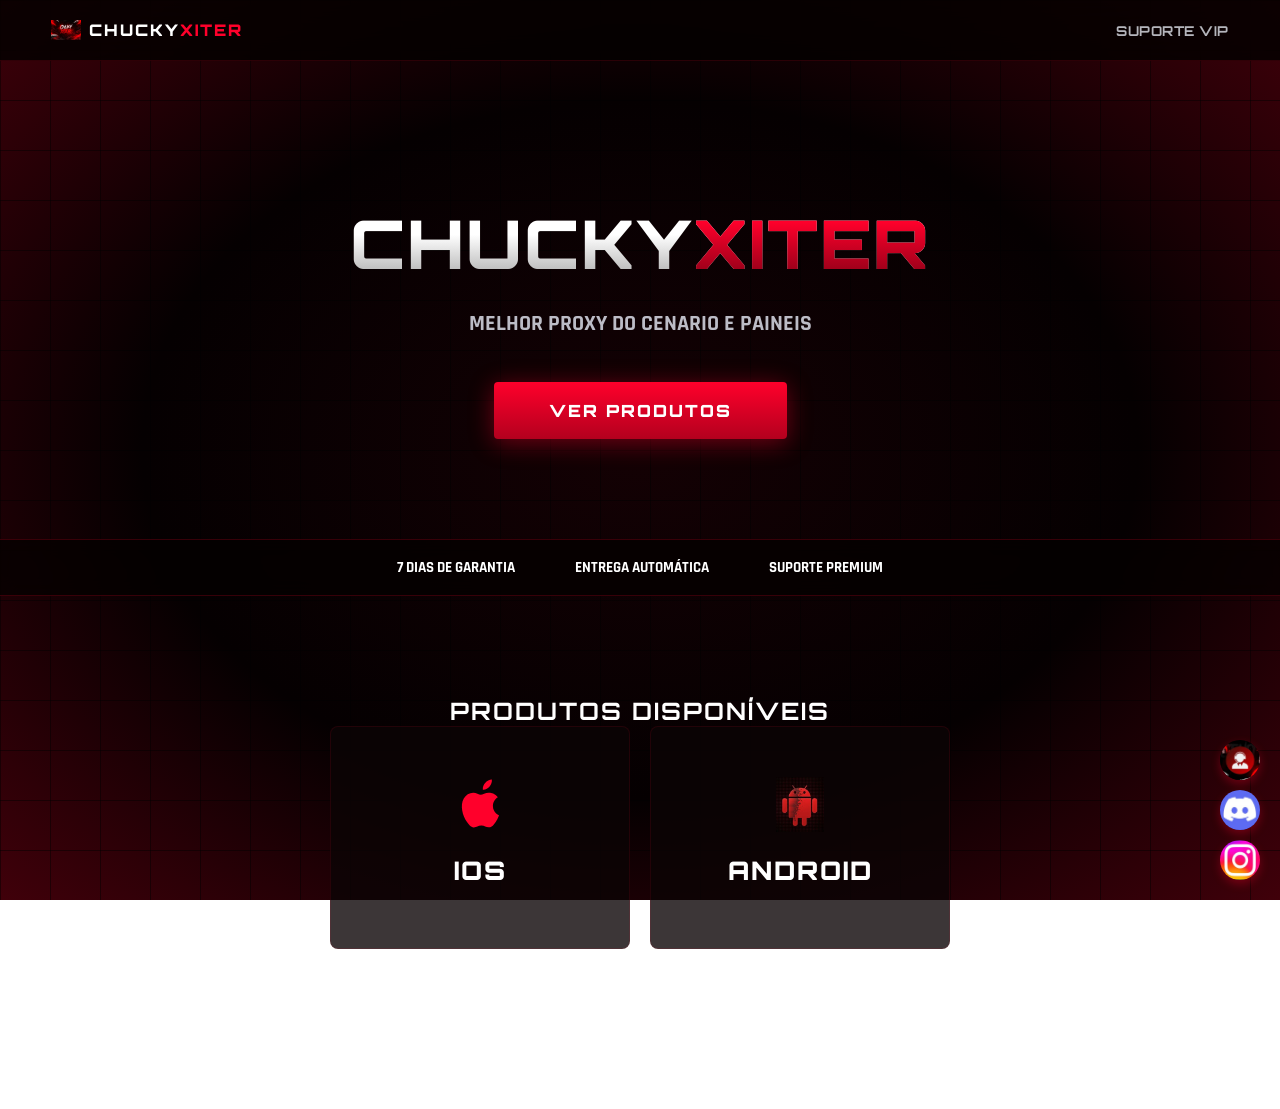
==== index.html @ ca0ce1b4 "Add files via upload" ====
<!DOCTYPE html>
<html lang="pt-BR">
<head>
    <meta charset="UTF-8">
    <meta name="viewport" content="width=device-width, initial-scale=1.0">
    <title>CHUCKYXITER — Painel Oficial</title>
    
    <link rel="preconnect" href="https://fonts.googleapis.com">
    <link rel="preconnect" href="https://fonts.gstatic.com" crossorigin>
    <link href="https://fonts.googleapis.com/css2?family=Orbitron:wght@800;900&family=Rajdhani:wght@600;700;900&family=Michroma&display=swap" rel="stylesheet">

    <style>
        img, svg { max-width: 100%; height: auto; }
        * { margin: 0; padding: 0; box-sizing: border-box; }
        html { scroll-behavior: smooth; }
        body {
            background: linear-gradient(rgba(0, 0, 0, 0.45) 1px, transparent 1px) 0 0 / 50px 50px,
                        linear-gradient(90deg, rgba(0, 0, 0, 0.45) 1px, transparent 1px) 0 0 / 50px 50px,
                        radial-gradient(ellipse at center, #140104 0%, #050001 55%, #2d0007 85%, #40000a 100%);
            background-attachment: fixed;
            color: #ffffff;
            min-height: 100vh;
            font-family: 'Rajdhani', sans-serif;
            -webkit-font-smoothing: antialiased;
        }
        .fonte-titulo { font-family: 'Orbitron', sans-serif; letter-spacing: 2px; }
        
        .header { display: flex; justify-content: space-between; align-items: center; padding: 15px 4%; background-color: rgba(4, 0, 1, 0.85); backdrop-filter: blur(15px); border-bottom: 1px solid rgba(255, 0, 43, 0.15); position: sticky; top: 0; z-index: 1000; }
        .logo-container { display: flex; align-items: center; gap: 8px; flex-shrink: 0; }
        .logo-img { width: 30px; height: 30px; object-fit: contain; }
        .logo-text { font-size: 16px; font-weight: 900; text-transform: uppercase; }
        .logo-text span { color: #ff002b; }
        .nav-links { display: flex; align-items: center; white-space: nowrap; }
        .nav-links a { color: #b5b5bc; text-decoration: none; font-size: 0.85rem; font-weight: 700; margin-left: 15px; text-transform: uppercase; transition: 0.3s; letter-spacing: 0.5px; cursor: pointer; }
        .nav-links a:hover { color: #ff002b; }
        
        .modal { display: none; position: fixed; z-index: 2000; left: 0; top: 0; width: 100%; height: 100%; background-color: rgba(0,0,0,0.8); backdrop-filter: blur(5px); }
        .modal-conteudo { background: #0c0406; border: 1px solid #ff002b; margin: 15% auto; padding: 30px; width: 300px; text-align: center; border-radius: 8px; }
        .btn-modal { display: block; background: #ff002b; color: white; padding: 15px; margin: 10px 0; text-decoration: none; font-weight: 800; border-radius: 4px; text-transform: uppercase; }
        
        .hero { padding: 140px 20px 100px 20px; text-align: center; }
        .hero h1 { font-size: 4.2rem; font-weight: 900; margin-bottom: 25px; text-transform: uppercase; background: linear-gradient(180deg, #ffffff 40%, #a3a3a3 100%); -webkit-background-clip: text; -webkit-text-fill-color: transparent; }
        .hero h1 span { background: linear-gradient(180deg, #ff002b 25%, #800015 100%); -webkit-background-clip: text; -webkit-text-fill-color: transparent; }
        
        @media (max-width: 600px) { .hero h1 { font-size: 2.2rem; padding: 0 10px; } }

        .hero p { color: #bcbcc6; max-width: 750px; margin: 0 auto 45px auto; font-size: 1.35rem; font-weight: 700; text-transform: uppercase; }
        .btn { display: inline-block; background: linear-gradient(180deg, #ff002b 0%, #b3001e 100%); color: #ffffff; padding: 18px 55px; text-decoration: none; font-weight: 900; font-size: 1.05rem; border-radius: 4px; text-transform: uppercase; box-shadow: 0 4px 25px rgba(255, 0, 43, 0.4); }
        .barra-status { background: rgba(4, 0, 1, 0.75); border-top: 1px solid rgba(255, 0, 43, 0.2); border-bottom: 1px solid rgba(255, 0, 43, 0.2); padding: 18px; text-align: center; font-weight: 700; font-size: 0.95rem; display: flex; justify-content: center; gap: 60px; backdrop-filter: blur(10px); }
        .produtos-container { padding: 100px 6% 40px 6%; text-align: center; }
        .grid-cards { display: flex; justify-content: center; gap: 20px; flex-wrap: wrap; }
        .card-seletor { background: rgba(12, 4, 6, 0.8); border: 1px solid rgba(255, 0, 43, 0.1); border-radius: 8px; padding: 50px 30px; display: flex; flex-direction: column; align-items: center; width: 300px; cursor: pointer; }
        .card-icone-svg { width: 55px; height: 55px; margin-bottom: 22px; fill: #ff002b; }
        .card-icone-img { width: 55px; height: 55px; margin-bottom: 22px; object-fit: contain; }
        .card-seletor h3 { font-size: 1.6rem; font-weight: 900; margin-bottom: 12px; text-transform: uppercase; }
        
        .secao-planos { max-width: 1200px; margin: 0 auto; padding: 0 6% 120px 6%; }
        
        /* ALTERADO AQUI: minmax ajustado de 280px para 140px para permitir 2 colunas no celular */
        .conteudo-planos { display: none; grid-template-columns: repeat(auto-fit, minmax(140px, 1fr)); gap: 15px; }
        
        .card-preco { background: rgba(8, 2, 4, 0.9); border: 1px solid rgba(255, 255, 255, 0.05); border-radius: 6px; padding: 15px; text-align: center; }
        .plano-duracao { font-size: 0.9rem; font-weight: 900; color: #ffffff; margin-bottom: 5px; text-transform: uppercase; }
        .plano-preco { margin-bottom: 10px; }
        .cifrao { font-size: 0.7rem; color: #ff002b; }
        .valor { font-size: 1.2rem; font-weight: 400; font-family: 'Michroma', sans-serif; }
        .btn-compra { display: block; width: 100%; background: rgba(255, 255, 255, 0.03); border: 1px solid rgba(255, 255, 255, 0.1); color: #ffffff; padding: 8px; text-decoration: none; font-weight: 800; border-radius: 4px; text-transform: uppercase; font-size: 0.7rem; }
        
        .container-flutuante { position: fixed; bottom: 20px; right: 20px; display: flex; flex-direction: column; gap: 10px; z-index: 999; }
        .btn-flutuante { width: 40px; height: 40px; border-radius: 50%; overflow: hidden; box-shadow: 0 4px 10px rgba(255, 0, 43, 0.3); }
        
        .container-video-info { max-width: 800px; margin: 0 auto 30px auto; text-align: center; color: #ffffff; }
        .video-box { width: 100%; aspect-ratio: 16/9; background: #000; margin-bottom: 15px; border: 1px solid #ff002b; }
        .texto-explicativo { margin-top: 15px; line-height: 1.6; font-size: 1.1rem; color: #d1d1d1; }
        .box-explicacao { grid-column: 1 / -1; background: rgba(255, 0, 43, 0.05); padding: 20px; border-radius: 8px; border: 1px solid rgba(255, 0, 43, 0.2); margin: 20px 0; color: #ffebed; }
    </style>
</head>
<body>

    <header class="header">
        <div class="logo-container">
            <img src="IMG_0939.jpeg" class="logo-img" alt="Logo">
            <div class="logo-text fonte-titulo">CHUCKY<span>XITER</span></div>
        </div>
        <nav class="nav-links fonte-titulo">
            <a onclick="document.getElementById('meuModal').style.display='block'">SUPORTE VIP</a>
        </nav>
    </header>

    <div id="meuModal" class="modal" onclick="this.style.display='none'">
        <div class="modal-conteudo" onclick="event.stopPropagation()">
            <h3 class="fonte-titulo" style="margin-bottom: 20px;">ESCOLHA O CANAL</h3>
            <a href="https://discord.gg/5TgxUsFmm" target="_blank" class="btn-modal">Discord</a>
            <a href="https://www.instagram.com/chukyxiter" target="_blank" class="btn-modal">Instagram</a>
        </div>
    </div>

    <section class="hero">
        <h1 class="fonte-titulo">CHUCKY<span>XITER</span></h1>
        <p>MELHOR PROXY DO CENARIO E PAINEIS</p>
        <a href="#vitrine" class="btn fonte-titulo">Ver Produtos</a>
    </section>

    <div class="barra-status">
        <span>7 DIAS DE GARANTIA</span>
        <span>ENTREGA AUTOMÁTICA</span>
        <span>SUPORTE PREMIUM</span>
    </div>

    <section id="vitrine" class="produtos-container">
        <h2 class="fonte-titulo">PRODUTOS DISPONÍVEIS</h2>
        <div class="grid-cards">
            <div class="card-seletor" onclick="mostrarPlanos('planos-ios')">
                <svg class="card-icone-svg" viewBox="0 0 24 24"><path d="M18.71 19.5c-.83 1.24-1.71 2.45-3.05 2.47-1.34.03-1.77-.79-3.29-.79-1.53 0-2 .77-3.27.82-1.31.05-2.3-1.32-3.14-2.53C4.25 17 2.94 12.45 4.7 9.39c.87-1.52 2.43-2.48 4.12-2.51 1.28-.02 2.5.87 3.29.87.78 0 2.26-1.07 3.81-.91.65.03 2.47.26 3.64 1.98-.09.06-2.17 1.28-2.15 3.81.03 3.02 2.65 4.03 2.68 4.04-.03.07-.42 1.44-1.38 2.83M15.97 4.17c.66-.81 1.11-1.93.99-3.06-1 .04-2.21.67-2.93 1.49-.62.69-1.16 1.84-1.01 2.96 1.12.09 2.27-.58 2.95-1.39z"/></svg>
                <h3 class="fonte-titulo">IOS</h3>
            </div>
            <div class="card-seletor" onclick="mostrarPlanos('planos-android')">
                <img src="WhatsApp Image 2026-06-04 at 18.57.24.jpeg" class="card-icone-img" alt="Android">
                <h3 class="fonte-titulo">ANDROID</h3>
            </div>
        </div>
    </section>

    <div class="secao-planos">
        <div id="planos-ios" class="conteudo-planos">
            <div style="grid-column: 1 / -1; margin-bottom: 30px;">
                <div class="container-video-info">
                    <div class="video-box"><iframe width="100%" height="100%" src="https://www.youtube.com/embed/lfhwVohwD00" frameborder="0" allowfullscreen></iframe></div>
                    <div class="texto-explicativo"><h3 class="fonte-titulo" style="color: #ff002b; margin-bottom: 10px;">VÍDEO DEMONSTRATIVO: PROXY IOS</h3><p>Nosso sistema oferece suporte completo para HS Pescoço, Alto e Peito.</p></div>
                </div>
            </div>
            <div class="card-preco"><img src="IMG_1277.JPEG" style="width: 100%; margin-bottom: 10px; border-radius: 4px;"><div class="plano-duracao fonte-titulo">1 DIA</div><div class="plano-preco"><span class="cifrao">R$</span><span class="valor">15</span></div><a href="https://seguroamplopay.com/checkout/cmoodfyh0001k1so7ca62goct?offer=FT4WMOL" target="_blank" class="btn-compra fonte-titulo">Comprar</a></div>
            <div class="card-preco"><img src="IMG_1277.JPEG" style="width: 100%; margin-bottom: 10px; border-radius: 4px;"><div class="plano-duracao fonte-titulo">7 DIAS</div><div class="plano-preco"><span class="cifrao">R$</span><span class="valor">34,90</span></div><a href="https://seguroamplopay.com/checkout/cmoodkes900341zo7q2a6s0tt?offer=O9UPYNJ" target="_blank" class="btn-compra fonte-titulo">Comprar</a></div>
            <div class="card-preco"><img src="IMG_1277.JPEG" style="width: 100%; margin-bottom: 10px; border-radius: 4px;"><div class="plano-duracao fonte-titulo">30 DIAS</div><div class="plano-preco"><span class="cifrao">R$</span><span class="valor">69,90</span></div><a href="https://seguroamplopay.com/checkout/cmooe2sl500911so73l5c5d5g?offer=W0F211S" target="_blank" class="btn-compra fonte-titulo">Comprar</a></div>
            <div class="card-preco"><img src="IMG_1277.JPEG" style="width: 100%; margin-bottom: 10px; border-radius: 4px;"><div class="plano-duracao fonte-titulo">4 MESES</div><div class="plano-preco"><span class="cifrao">R$</span><span class="valor">95</span></div><a href="https://seguroamplopay.com/checkout/cmmw5v0rw01631rpoax7hv8qs?offer=FK4YH77" target="_blank" class="btn-compra fonte-titulo">Comprar</a></div>
            <div class="card-preco"><img src="IMG_1277.JPEG" style="width: 100%; margin-bottom: 10px; border-radius: 4px;"><div class="plano-duracao fonte-titulo">PERMANENTE</div><div class="plano-preco"><span class="cifrao">R$</span><span class="valor">150</span></div><a href="https://seguroamplopay.com/checkout/cmokkdpc307n1x8qqvr4kx385?offer=YKEYIDH" target="_blank" class="btn-compra fonte-titulo">Comprar</a></div>
            
            <div style="grid-column: 1 / -1; margin-top: 50px; margin-bottom: 30px;">
                <div class="container-video-info">
                    <div class="video-box"><iframe width="100%" height="100%" src="https://www.youtube.com/embed/iOxeq6UVMew" frameborder="0" allowfullscreen></iframe></div>
                    <div class="texto-explicativo"><h3 class="fonte-titulo" style="color: #ff002b; margin-bottom: 10px;">VÍDEO DEMONSTRATIVO: PAINEL IOS</h3><p>Controle total com nossa interface intuitiva e suporte premium 24h.</p></div>
                </div>
            </div>
            <div class="card-preco"><img src="WhatsApp Image 2026-06-05 at 13.16.38.jpeg" style="width: 100%; margin-bottom: 10px; border-radius: 4px;"><div class="plano-duracao fonte-titulo">PAINEL 1 DIA</div><div class="plano-preco"><span class="cifrao">R$</span><span class="valor">15</span></div><a href="https://seguroamplopay.com/checkout/cmq12tvn3043a01ptiuwoqn2v?offer=LTO81A1" target="_blank" class="btn-compra fonte-titulo">Comprar</a></div>
            <div class="card-preco"><img src="WhatsApp Image 2026-06-05 at 13.16.38.jpeg" style="width: 100%; margin-bottom: 10px; border-radius: 4px;"><div class="plano-duracao fonte-titulo">PAINEL 7 DIAS</div><div class="plano-preco"><span class="cifrao">R$</span><span class="valor">34,90</span></div><a href="https://seguroamplopay.com/checkout/cmq12tvn3043a01ptiuwoqn2v?offer=T9MKC8P" target="_blank" class="btn-compra fonte-titulo">Comprar</a></div>
            <div class="card-preco"><img src="WhatsApp Image 2026-06-05 at 13.16.38.jpeg" style="width: 100%; margin-bottom: 10px; border-radius: 4px;"><div class="plano-duracao fonte-titulo">PAINEL 30 DIAS</div><div class="plano-preco"><span class="cifrao">R$</span><span class="valor">69,90</span></div><a href="https://seguroamplopay.com/checkout/cmq12tvn3043a01ptiuwoqn2v?offer=15051GB" target="_blank" class="btn-compra fonte-titulo">Comprar</a></div>
            <div class="card-preco"><img src="WhatsApp Image 2026-06-05 at 13.16.38.jpeg" style="width: 100%; margin-bottom: 10px; border-radius: 4px;"><div class="plano-duracao fonte-titulo">PAINEL 4 MESES</div><div class="plano-preco"><span class="cifrao">R$</span><span class="valor">95</span></div><a href="https://seguroamplopay.com/checkout/cmq12tvn3043a01ptiuwoqn2v?offer=TVYI8XT" target="_blank" class="btn-compra fonte-titulo">Comprar</a></div>
            <div class="card-preco"><img src="WhatsApp Image 2026-06-05 at 13.16.38.jpeg" style="width: 100%; margin-bottom: 10px; border-radius: 4px;"><div class="plano-duracao fonte-titulo">PAINEL PERMANENTE</div><div class="plano-preco"><span class="cifrao">R$</span><span class="valor">150</span></div><a href="https://seguroamplopay.com/checkout/cmq12tvn3043a01ptiuwoqn2v?offer=JYMUART" target="_blank" class="btn-compra fonte-titulo">Comprar</a></div>
        </div>

        <div id="planos-android" class="conteudo-planos">
            <h2 class="fonte-titulo" style="grid-column: 1 / -1; margin-top: 20px;">PROXY ANDROID</h2>
            <div class="card-preco"><img src="WhatsApp Image 2026-06-05 at 13.10.46.jpeg" style="width: 100%; margin-bottom: 10px; border-radius: 4px;"><div class="plano-duracao fonte-titulo">1 DIA</div><div class="plano-preco"><span class="cifrao">R$</span><span class="valor">20</span></div><a href="https://seguroamplopay.com/checkout/cmq12iua406cc01pmrxvw6kfz?offer=9EU87J4" target="_blank" class="btn-compra fonte-titulo">Comprar</a></div>
            <div class="card-preco"><img src="WhatsApp Image 2026-06-05 at 13.10.46.jpeg" style="width: 100%; margin-bottom: 10px; border-radius: 4px;"><div class="plano-duracao fonte-titulo">7 DIAS</div><div class="plano-preco"><span class="cifrao">R$</span><span class="valor">40</span></div><a href="https://seguroamplopay.com/checkout/cmq12iua406cc01pmrxvw6kfz?offer=LI33HKR" target="_blank" class="btn-compra fonte-titulo">Comprar</a></div>
            <div class="card-preco"><img src="WhatsApp Image 2026-06-05 at 13.10.46.jpeg" style="width: 100%; margin-bottom: 10px; border-radius: 4px;"><div class="plano-duracao fonte-titulo">30 DIAS</div><div class="plano-preco"><span class="cifrao">R$</span><span class="valor">70</span></div><a href="https://seguroamplopay.com/checkout/cmq12iua406cc01pmrxvw6kfz?offer=DLDVD3J" target="_blank" class="btn-compra fonte-titulo">Comprar</a></div>
            <div class="card-preco"><img src="WhatsApp Image 2026-06-05 at 13.10.46.jpeg" style="width: 100%; margin-bottom: 10px; border-radius: 4px;"><div class="plano-duracao fonte-titulo">4 MESES</div><div class="plano-preco"><span class="cifrao">R$</span><span class="valor">100</span></div><a href="https://seguroamplopay.com/checkout/cmq12iua406cc01pmrxvw6kfz?offer=ACUTAEM" target="_blank" class="btn-compra fonte-titulo">Comprar</a></div>
            <div class="card-preco"><img src="WhatsApp Image 2026-06-05 at 13.10.46.jpeg" style="width: 100%; margin-bottom: 10px; border-radius: 4px;"><div class="plano-duracao fonte-titulo">PERMANENTE</div><div class="plano-preco"><span class="cifrao">R$</span><span class="valor">150</span></div><a href="https://seguroamplopay.com/checkout/cmq12iua406cc01pmrxvw6kfz?offer=V37W1U8" target="_blank" class="btn-compra fonte-titulo">Comprar</a></div>
            
            <div class="box-explicacao">
                <p><strong>DIFERENCIAL PROXY:</strong> Nosso sistema possui HS Pescoço, Alto e Peito. Sistema antiban e antiblacklist, compatível com qualquer modelo de Android, sem limitações de uso.</p>
            </div>

            <h2 class="fonte-titulo" style="grid-column: 1 / -1; margin-top: 40px;">PAINEL ANDROID</h2>
            <div class="card-preco"><img src="IMG_3268.JPEG" style="width: 100%; margin-bottom: 10px; border-radius: 4px;"><div class="plano-duracao fonte-titulo">1 DIA</div><div class="plano-preco"><span class="cifrao">R$</span><span class="valor">20</span></div><a href="https://seguroamplopay.com/checkout/cmq02cpc500ue01psgp0hjkhq?offer=KPIP1AO" target="_blank" class="btn-compra fonte-titulo">Comprar</a></div>
            <div class="card-preco"><img src="IMG_3268.JPEG" style="width: 100%; margin-bottom: 10px; border-radius: 4px;"><div class="plano-duracao fonte-titulo">7 DIAS</div><div class="plano-preco"><span class="cifrao">R$</span><span class="valor">40</span></div><a href="https://seguroamplopay.com/checkout/cmq02cpc500ue01psgp0hjkhq?offer=UBWVI76" target="_blank" class="btn-compra fonte-titulo">Comprar</a></div>
            <div class="card-preco"><img src="IMG_3268.JPEG" style="width: 100%; margin-bottom: 10px; border-radius: 4px;"><div class="plano-duracao fonte-titulo">30 DIAS</div><div class="plano-preco"><span class="cifrao">R$</span><span class="valor">70</span></div><a href="https://seguroamplopay.com/checkout/cmq02cpc500ue01psgp0hjkhq?offer=QBP9NF9" target="_blank" class="btn-compra fonte-titulo">Comprar</a></div>
            <div class="card-preco"><img src="IMG_3268.JPEG" style="width: 100%; margin-bottom: 10px; border-radius: 4px;"><div class="plano-duracao fonte-titulo">4 MESES</div><div class="plano-preco"><span class="cifrao">R$</span><span class="valor">100</span></div><a href="https://seguroamplopay.com/checkout/cmq02cpc500ue01psgp0hjkhq?offer=0KCQX9T" target="_blank" class="btn-compra fonte-titulo">Comprar</a></div>
            <div class="card-preco"><img src="IMG_3268.JPEG" style="width: 100%; margin-bottom: 10px; border-radius: 4px;"><div class="plano-duracao fonte-titulo">PERMANENTE</div><div class="plano-preco"><span class="cifrao">R$</span><span class="valor">150</span></div><a href="https://seguroamplopay.com/checkout/cmq02cpc500ue01psgp0hjkhq?offer=5YYPOJF" target="_blank" class="btn-compra fonte-titulo">Comprar</a></div>

            <div class="box-explicacao">
                <p><strong>DIFERENCIAL PAINEL:</strong> Interface exclusiva 100% Antiban e Antiblacklist. Não requer o uso de outro Free Fire (instalação direta). Compatível com qualquer Android.</p>
            </div>
        </div>
    </div>

    <script>
        function mostrarPlanos(id) {
            document.getElementById('planos-ios').style.display = 'none';
            document.getElementById('planos-android').style.display = 'none';
            document.getElementById(id).style.display = 'grid';
        }
    </script>

    <div class="container-flutuante">
        <a href="https://wa.me/5584920021373" target="_blank" class="btn-flutuante"><img src="WhatsApp Image 2026-06-04 at 18.12.49.jpeg" style="width: 100%; height: 100%; object-fit: cover;"></a>
        <a href="https://discord.gg/5TgxUsFmm" target="_blank" class="btn-flutuante"><img src="WhatsApp Image 2026-06-04 at 17.10.42.jpeg" style="width: 100%; height: 100%; object-fit: cover;"></a>
        <a href="https://www.instagram.com/chukyxiter" target="_blank" class="btn-flutuante"><img src="WhatsApp Image 2026-06-04 at 17.10.20.jpeg" style="width: 100%; height: 100%; object-fit: cover;"></a>
    </div>

</body>
</html>
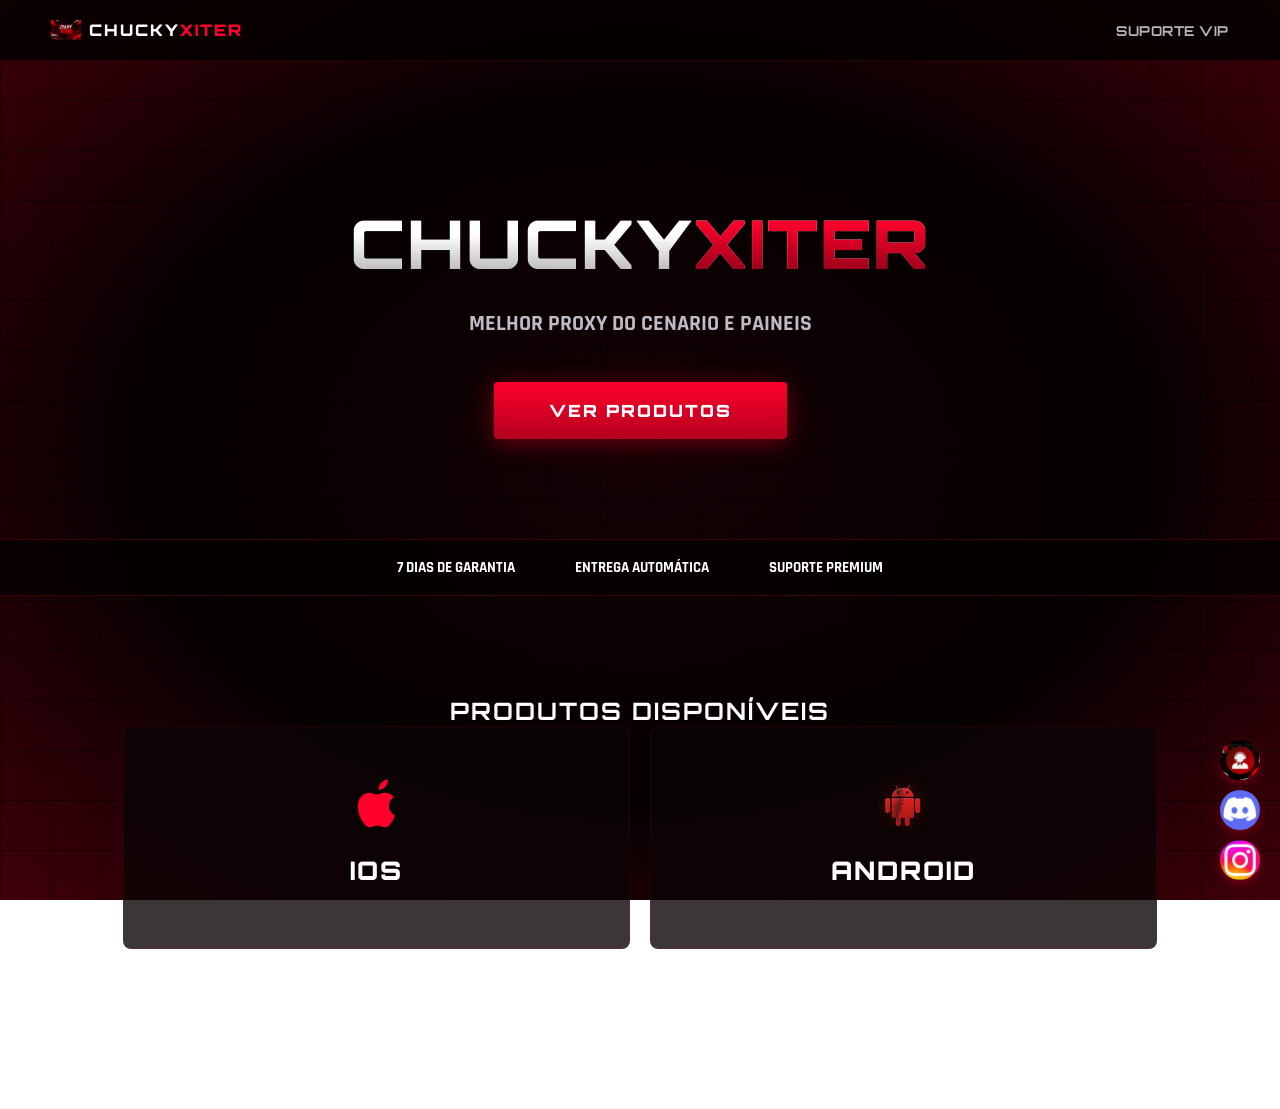
==== commit 1fd6adfc: "Add files via upload" ====
--- a/index.html
+++ b/index.html
@@ -10,7 +10,9 @@
     <link href="https://fonts.googleapis.com/css2?family=Orbitron:wght@800;900&family=Rajdhani:wght@600;700;900&family=Michroma&display=swap" rel="stylesheet">
 
     <style>
+        /* Ajuste solicitado para tornar ícones e imagens proporcionais */
         img, svg { max-width: 100%; height: auto; }
+
         * { margin: 0; padding: 0; box-sizing: border-box; }
         html { scroll-behavior: smooth; }
         body {
@@ -48,23 +50,24 @@
         .btn { display: inline-block; background: linear-gradient(180deg, #ff002b 0%, #b3001e 100%); color: #ffffff; padding: 18px 55px; text-decoration: none; font-weight: 900; font-size: 1.05rem; border-radius: 4px; text-transform: uppercase; box-shadow: 0 4px 25px rgba(255, 0, 43, 0.4); }
         .barra-status { background: rgba(4, 0, 1, 0.75); border-top: 1px solid rgba(255, 0, 43, 0.2); border-bottom: 1px solid rgba(255, 0, 43, 0.2); padding: 18px; text-align: center; font-weight: 700; font-size: 0.95rem; display: flex; justify-content: center; gap: 60px; backdrop-filter: blur(10px); }
         .produtos-container { padding: 100px 6% 40px 6%; text-align: center; }
-        .grid-cards { display: flex; justify-content: center; gap: 20px; flex-wrap: wrap; }
-        .card-seletor { background: rgba(12, 4, 6, 0.8); border: 1px solid rgba(255, 0, 43, 0.1); border-radius: 8px; padding: 50px 30px; display: flex; flex-direction: column; align-items: center; width: 300px; cursor: pointer; }
+        
+        /* ALTERAÇÃO: Flex ajustado para permitir que fiquem lado a lado */
+        .grid-cards { display: flex; justify-content: center; gap: 20px; flex-wrap: nowrap; }
+        .card-seletor { background: rgba(12, 4, 6, 0.8); border: 1px solid rgba(255, 0, 43, 0.1); border-radius: 8px; padding: 50px 30px; display: flex; flex-direction: column; align-items: center; width: 100%; max-width: 45%; cursor: pointer; }
+        
         .card-icone-svg { width: 55px; height: 55px; margin-bottom: 22px; fill: #ff002b; }
         .card-icone-img { width: 55px; height: 55px; margin-bottom: 22px; object-fit: contain; }
         .card-seletor h3 { font-size: 1.6rem; font-weight: 900; margin-bottom: 12px; text-transform: uppercase; }
         
         .secao-planos { max-width: 1200px; margin: 0 auto; padding: 0 6% 120px 6%; }
-        
-        /* ALTERADO AQUI: minmax ajustado de 280px para 140px para permitir 2 colunas no celular */
-        .conteudo-planos { display: none; grid-template-columns: repeat(auto-fit, minmax(140px, 1fr)); gap: 15px; }
+        .conteudo-planos { display: none; grid-template-columns: repeat(auto-fit, minmax(280px, 1fr)); gap: 20px; }
         
         .card-preco { background: rgba(8, 2, 4, 0.9); border: 1px solid rgba(255, 255, 255, 0.05); border-radius: 6px; padding: 15px; text-align: center; }
-        .plano-duracao { font-size: 0.9rem; font-weight: 900; color: #ffffff; margin-bottom: 5px; text-transform: uppercase; }
-        .plano-preco { margin-bottom: 10px; }
-        .cifrao { font-size: 0.7rem; color: #ff002b; }
-        .valor { font-size: 1.2rem; font-weight: 400; font-family: 'Michroma', sans-serif; }
-        .btn-compra { display: block; width: 100%; background: rgba(255, 255, 255, 0.03); border: 1px solid rgba(255, 255, 255, 0.1); color: #ffffff; padding: 8px; text-decoration: none; font-weight: 800; border-radius: 4px; text-transform: uppercase; font-size: 0.7rem; }
+        .plano-duracao { font-size: 1rem; font-weight: 900; color: #ffffff; margin-bottom: 5px; text-transform: uppercase; }
+        .plano-preco { margin-bottom: 15px; }
+        .cifrao { font-size: 0.8rem; color: #ff002b; }
+        .valor { font-size: 1.5rem; font-weight: 400; font-family: 'Michroma', sans-serif; }
+        .btn-compra { display: block; width: 100%; background: rgba(255, 255, 255, 0.03); border: 1px solid rgba(255, 255, 255, 0.1); color: #ffffff; padding: 10px; text-decoration: none; font-weight: 800; border-radius: 4px; text-transform: uppercase; font-size: 0.8rem; }
         
         .container-flutuante { position: fixed; bottom: 20px; right: 20px; display: flex; flex-direction: column; gap: 10px; z-index: 999; }
         .btn-flutuante { width: 40px; height: 40px; border-radius: 50%; overflow: hidden; box-shadow: 0 4px 10px rgba(255, 0, 43, 0.3); }
@@ -149,6 +152,7 @@
         </div>
 
         <div id="planos-android" class="conteudo-planos">
+            
             <h2 class="fonte-titulo" style="grid-column: 1 / -1; margin-top: 20px;">PROXY ANDROID</h2>
             <div class="card-preco"><img src="WhatsApp Image 2026-06-05 at 13.10.46.jpeg" style="width: 100%; margin-bottom: 10px; border-radius: 4px;"><div class="plano-duracao fonte-titulo">1 DIA</div><div class="plano-preco"><span class="cifrao">R$</span><span class="valor">20</span></div><a href="https://seguroamplopay.com/checkout/cmq12iua406cc01pmrxvw6kfz?offer=9EU87J4" target="_blank" class="btn-compra fonte-titulo">Comprar</a></div>
             <div class="card-preco"><img src="WhatsApp Image 2026-06-05 at 13.10.46.jpeg" style="width: 100%; margin-bottom: 10px; border-radius: 4px;"><div class="plano-duracao fonte-titulo">7 DIAS</div><div class="plano-preco"><span class="cifrao">R$</span><span class="valor">40</span></div><a href="https://seguroamplopay.com/checkout/cmq12iua406cc01pmrxvw6kfz?offer=LI33HKR" target="_blank" class="btn-compra fonte-titulo">Comprar</a></div>
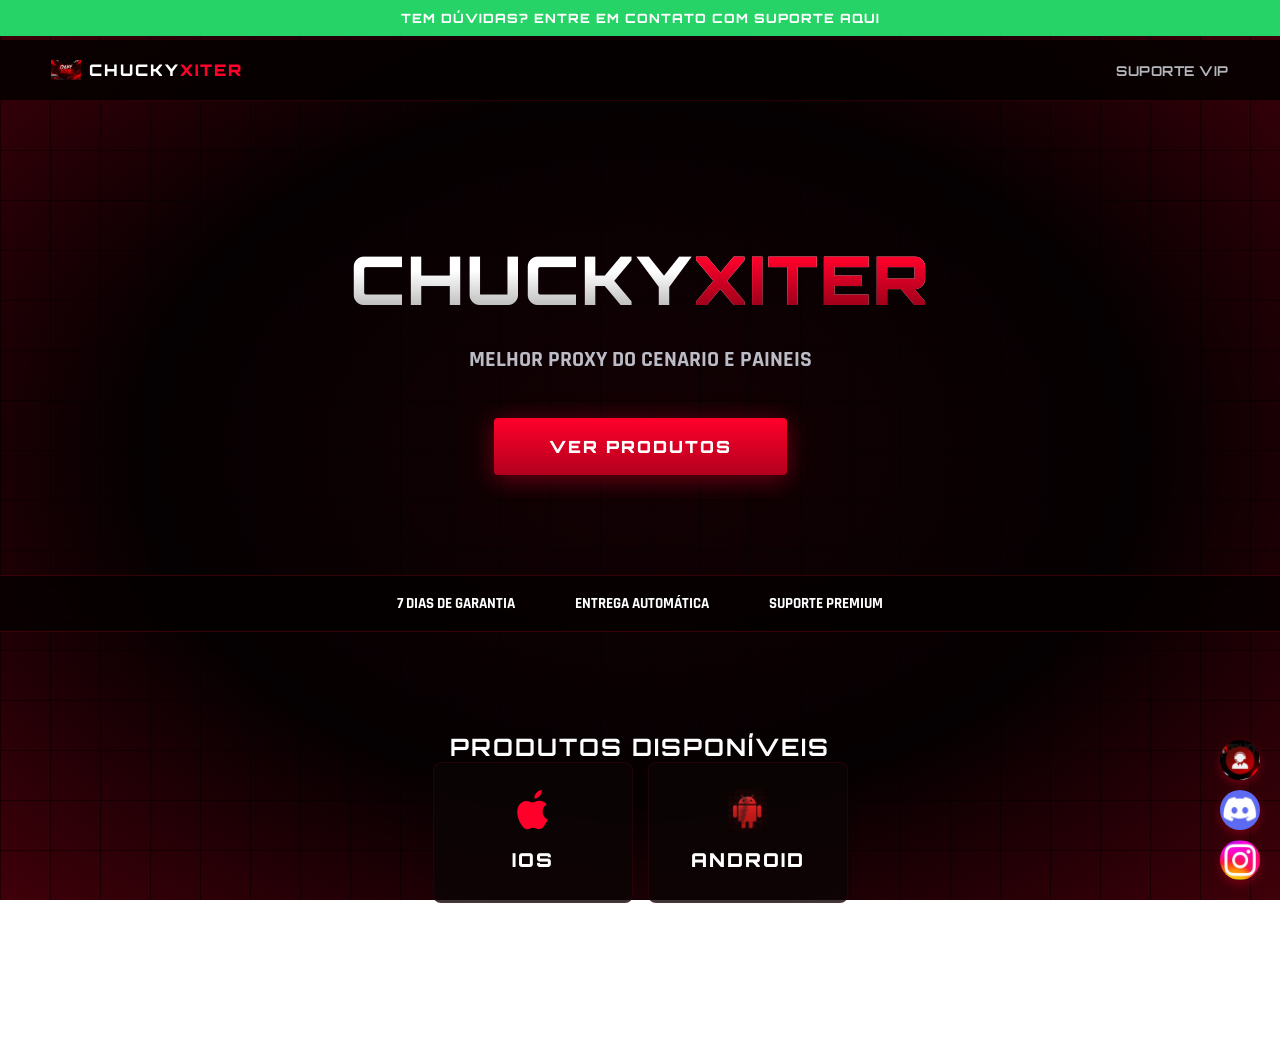
==== commit 932ce2d5: "Add files via upload" ====
--- a/index.html
+++ b/index.html
@@ -10,7 +10,6 @@
     <link href="https://fonts.googleapis.com/css2?family=Orbitron:wght@800;900&family=Rajdhani:wght@600;700;900&family=Michroma&display=swap" rel="stylesheet">
 
     <style>
-        /* Ajuste solicitado para tornar ícones e imagens proporcionais */
         img, svg { max-width: 100%; height: auto; }
 
         * { margin: 0; padding: 0; box-sizing: border-box; }
@@ -27,13 +26,16 @@
         }
         .fonte-titulo { font-family: 'Orbitron', sans-serif; letter-spacing: 2px; }
         
-        .header { display: flex; justify-content: space-between; align-items: center; padding: 15px 4%; background-color: rgba(4, 0, 1, 0.85); backdrop-filter: blur(15px); border-bottom: 1px solid rgba(255, 0, 43, 0.15); position: sticky; top: 0; z-index: 1000; }
+        .header { display: flex; justify-content: space-between; align-items: center; padding: 15px 4%; background-color: rgba(4, 0, 1, 0.85); backdrop-filter: blur(15px); border-bottom: 1px solid rgba(255, 0, 43, 0.15); position: sticky; top: 40px; z-index: 1000; }
         .logo-container { display: flex; align-items: center; gap: 8px; flex-shrink: 0; }
         .logo-img { width: 30px; height: 30px; object-fit: contain; }
         .logo-text { font-size: 16px; font-weight: 900; text-transform: uppercase; }
         .logo-text span { color: #ff002b; }
-        .nav-links { display: flex; align-items: center; white-space: nowrap; }
-        .nav-links a { color: #b5b5bc; text-decoration: none; font-size: 0.85rem; font-weight: 700; margin-left: 15px; text-transform: uppercase; transition: 0.3s; letter-spacing: 0.5px; cursor: pointer; }
+        .nav-links { display: flex; align-items: center; gap: 10px; flex-wrap: nowrap; justify-content: flex-end; }
+        .nav-links a { color: #b5b5bc; text-decoration: none; font-size: 0.85rem; font-weight: 700; text-transform: uppercase; transition: 0.3s; letter-spacing: 0.5px; cursor: pointer; }
+        .barra-duvidas { display: block; width: 100%; background: #25D366; color: #ffffff; text-align: center; padding: 10px; font-size: 0.8rem; font-weight: 800; text-decoration: none; text-transform: uppercase; letter-spacing: 1px; position: sticky; top: 0; z-index: 1001; }
+        .barra-duvidas:hover { background: #1ebe5a; color: #ffffff; }
+        
         .nav-links a:hover { color: #ff002b; }
         
         .modal { display: none; position: fixed; z-index: 2000; left: 0; top: 0; width: 100%; height: 100%; background-color: rgba(0,0,0,0.8); backdrop-filter: blur(5px); }
@@ -51,16 +53,17 @@
         .barra-status { background: rgba(4, 0, 1, 0.75); border-top: 1px solid rgba(255, 0, 43, 0.2); border-bottom: 1px solid rgba(255, 0, 43, 0.2); padding: 18px; text-align: center; font-weight: 700; font-size: 0.95rem; display: flex; justify-content: center; gap: 60px; backdrop-filter: blur(10px); }
         .produtos-container { padding: 100px 6% 40px 6%; text-align: center; }
         
-        /* ALTERAÇÃO: Flex ajustado para permitir que fiquem lado a lado */
-        .grid-cards { display: flex; justify-content: center; gap: 20px; flex-wrap: nowrap; }
-        .card-seletor { background: rgba(12, 4, 6, 0.8); border: 1px solid rgba(255, 0, 43, 0.1); border-radius: 8px; padding: 50px 30px; display: flex; flex-direction: column; align-items: center; width: 100%; max-width: 45%; cursor: pointer; }
+        /* AJUSTE RESPONSIVO: Ícones lado a lado */
+        .grid-cards { display: flex; justify-content: center; gap: 15px; flex-wrap: nowrap; margin: 0 auto; max-width: 100%; }
+        .card-seletor { background: rgba(12, 4, 6, 0.8); border: 1px solid rgba(255, 0, 43, 0.1); border-radius: 8px; padding: 25px 15px; display: flex; flex-direction: column; align-items: center; width: 100%; max-width: 200px; cursor: pointer; }
         
-        .card-icone-svg { width: 55px; height: 55px; margin-bottom: 22px; fill: #ff002b; }
-        .card-icone-img { width: 55px; height: 55px; margin-bottom: 22px; object-fit: contain; }
-        .card-seletor h3 { font-size: 1.6rem; font-weight: 900; margin-bottom: 12px; text-transform: uppercase; }
+        .card-icone-svg { width: 45px; height: 45px; margin-bottom: 15px; fill: #ff002b; }
+        .card-icone-img { width: 45px; height: 45px; margin-bottom: 15px; object-fit: contain; }
+        .card-seletor h3 { font-size: 1.2rem; font-weight: 900; margin-bottom: 5px; text-transform: uppercase; }
         
         .secao-planos { max-width: 1200px; margin: 0 auto; padding: 0 6% 120px 6%; }
         .conteudo-planos { display: none; grid-template-columns: repeat(auto-fit, minmax(280px, 1fr)); gap: 20px; }
+        @media (max-width: 600px) { .conteudo-planos { grid-template-columns: repeat(2, 1fr); gap: 10px; } .card-preco { padding: 10px; } .plano-duracao { font-size: 0.7rem; } .valor { font-size: 1.1rem; } .btn-compra { font-size: 0.65rem; padding: 8px; } }
         
         .card-preco { background: rgba(8, 2, 4, 0.9); border: 1px solid rgba(255, 255, 255, 0.05); border-radius: 6px; padding: 15px; text-align: center; }
         .plano-duracao { font-size: 1rem; font-weight: 900; color: #ffffff; margin-bottom: 5px; text-transform: uppercase; }
@@ -80,6 +83,7 @@
 </head>
 <body>
 
+    <a href="https://wa.me/5584920021373" target="_blank" class="barra-duvidas fonte-titulo">TEM DÚVIDAS? ENTRE EM CONTATO COM SUPORTE AQUI</a>
     <header class="header">
         <div class="logo-container">
             <img src="IMG_0939.jpeg" class="logo-img" alt="Logo">
@@ -152,7 +156,6 @@
         </div>
 
         <div id="planos-android" class="conteudo-planos">
-            
             <h2 class="fonte-titulo" style="grid-column: 1 / -1; margin-top: 20px;">PROXY ANDROID</h2>
             <div class="card-preco"><img src="WhatsApp Image 2026-06-05 at 13.10.46.jpeg" style="width: 100%; margin-bottom: 10px; border-radius: 4px;"><div class="plano-duracao fonte-titulo">1 DIA</div><div class="plano-preco"><span class="cifrao">R$</span><span class="valor">20</span></div><a href="https://seguroamplopay.com/checkout/cmq12iua406cc01pmrxvw6kfz?offer=9EU87J4" target="_blank" class="btn-compra fonte-titulo">Comprar</a></div>
             <div class="card-preco"><img src="WhatsApp Image 2026-06-05 at 13.10.46.jpeg" style="width: 100%; margin-bottom: 10px; border-radius: 4px;"><div class="plano-duracao fonte-titulo">7 DIAS</div><div class="plano-preco"><span class="cifrao">R$</span><span class="valor">40</span></div><a href="https://seguroamplopay.com/checkout/cmq12iua406cc01pmrxvw6kfz?offer=LI33HKR" target="_blank" class="btn-compra fonte-titulo">Comprar</a></div>
@@ -192,4 +195,4 @@
     </div>
 
 </body>
-</html>+</html>
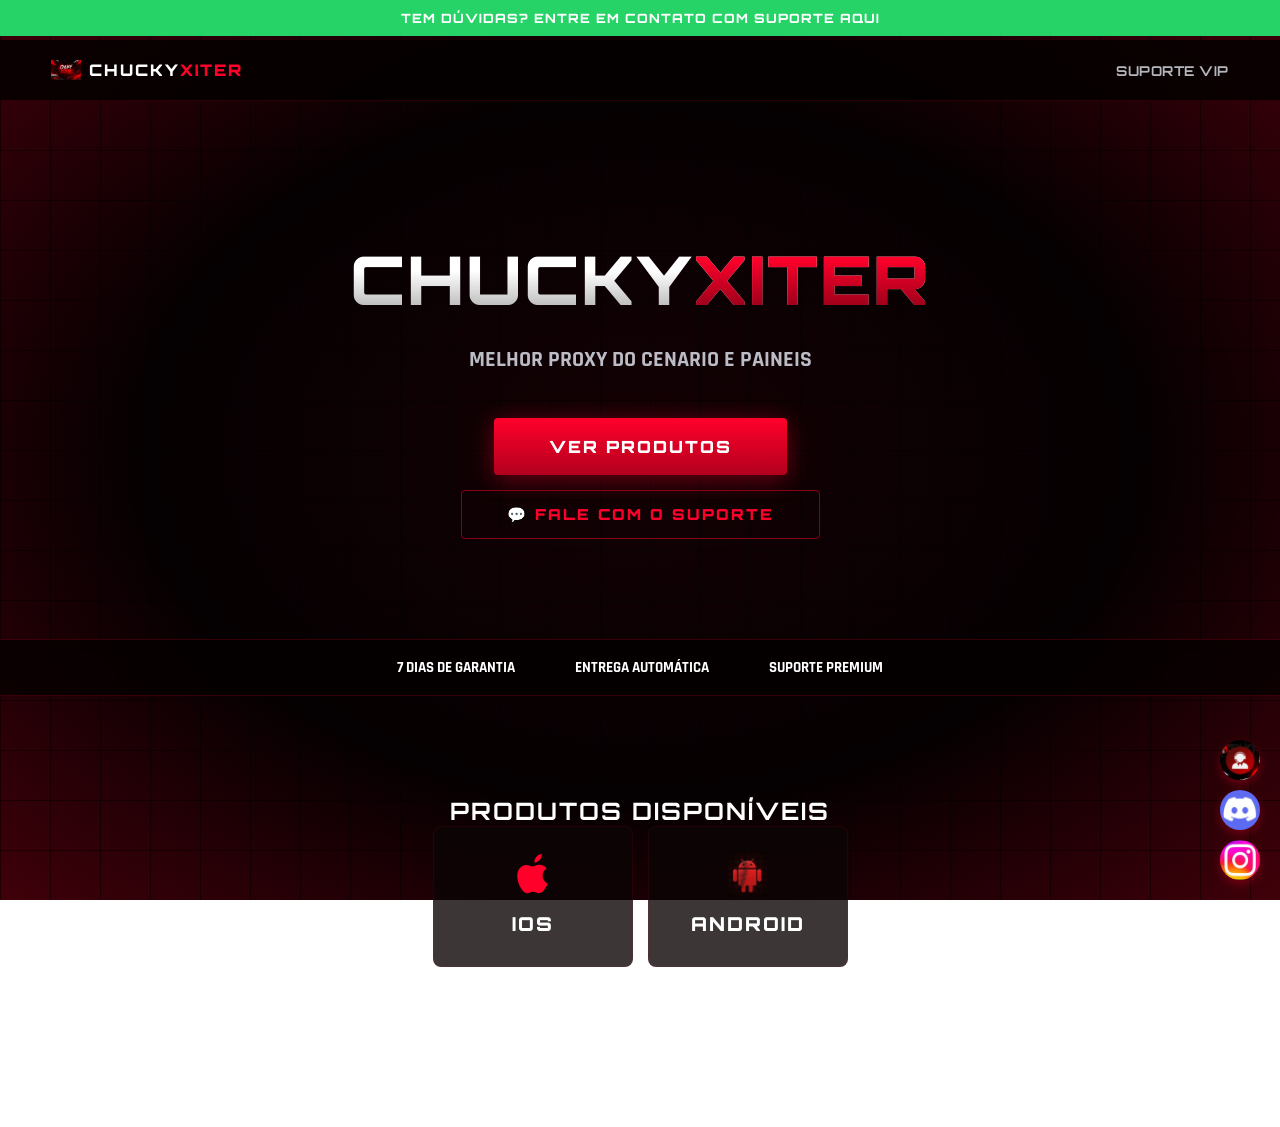
==== commit 409b0044: "Add files via upload" ====
--- a/index.html
+++ b/index.html
@@ -49,11 +49,14 @@
         @media (max-width: 600px) { .hero h1 { font-size: 2.2rem; padding: 0 10px; } }
 
         .hero p { color: #bcbcc6; max-width: 750px; margin: 0 auto 45px auto; font-size: 1.35rem; font-weight: 700; text-transform: uppercase; }
+        .hero-botoes { display: flex; flex-direction: column; align-items: center; gap: 15px; }
         .btn { display: inline-block; background: linear-gradient(180deg, #ff002b 0%, #b3001e 100%); color: #ffffff; padding: 18px 55px; text-decoration: none; font-weight: 900; font-size: 1.05rem; border-radius: 4px; text-transform: uppercase; box-shadow: 0 4px 25px rgba(255, 0, 43, 0.4); }
+        .btn-suporte { display: inline-block; background: transparent; border: 1px solid rgba(255, 0, 43, 0.5); color: #ff002b; padding: 14px 45px; text-decoration: none; font-weight: 900; font-size: 0.95rem; border-radius: 4px; text-transform: uppercase; transition: 0.3s; }
+        .btn-suporte:hover { background: rgba(255, 0, 43, 0.1); border-color: #ff002b; }
+
         .barra-status { background: rgba(4, 0, 1, 0.75); border-top: 1px solid rgba(255, 0, 43, 0.2); border-bottom: 1px solid rgba(255, 0, 43, 0.2); padding: 18px; text-align: center; font-weight: 700; font-size: 0.95rem; display: flex; justify-content: center; gap: 60px; backdrop-filter: blur(10px); }
         .produtos-container { padding: 100px 6% 40px 6%; text-align: center; }
         
-        /* AJUSTE RESPONSIVO: Ícones lado a lado */
         .grid-cards { display: flex; justify-content: center; gap: 15px; flex-wrap: nowrap; margin: 0 auto; max-width: 100%; }
         .card-seletor { background: rgba(12, 4, 6, 0.8); border: 1px solid rgba(255, 0, 43, 0.1); border-radius: 8px; padding: 25px 15px; display: flex; flex-direction: column; align-items: center; width: 100%; max-width: 200px; cursor: pointer; }
         
@@ -105,7 +108,10 @@
     <section class="hero">
         <h1 class="fonte-titulo">CHUCKY<span>XITER</span></h1>
         <p>MELHOR PROXY DO CENARIO E PAINEIS</p>
-        <a href="#vitrine" class="btn fonte-titulo">Ver Produtos</a>
+        <div class="hero-botoes">
+            <a href="#vitrine" class="btn fonte-titulo">Ver Produtos</a>
+            <a href="https://linkbio.co/7120218FUIjFs" target="_blank" class="btn-suporte fonte-titulo">💬 FALE COM O SUPORTE</a>
+        </div>
     </section>
 
     <div class="barra-status">
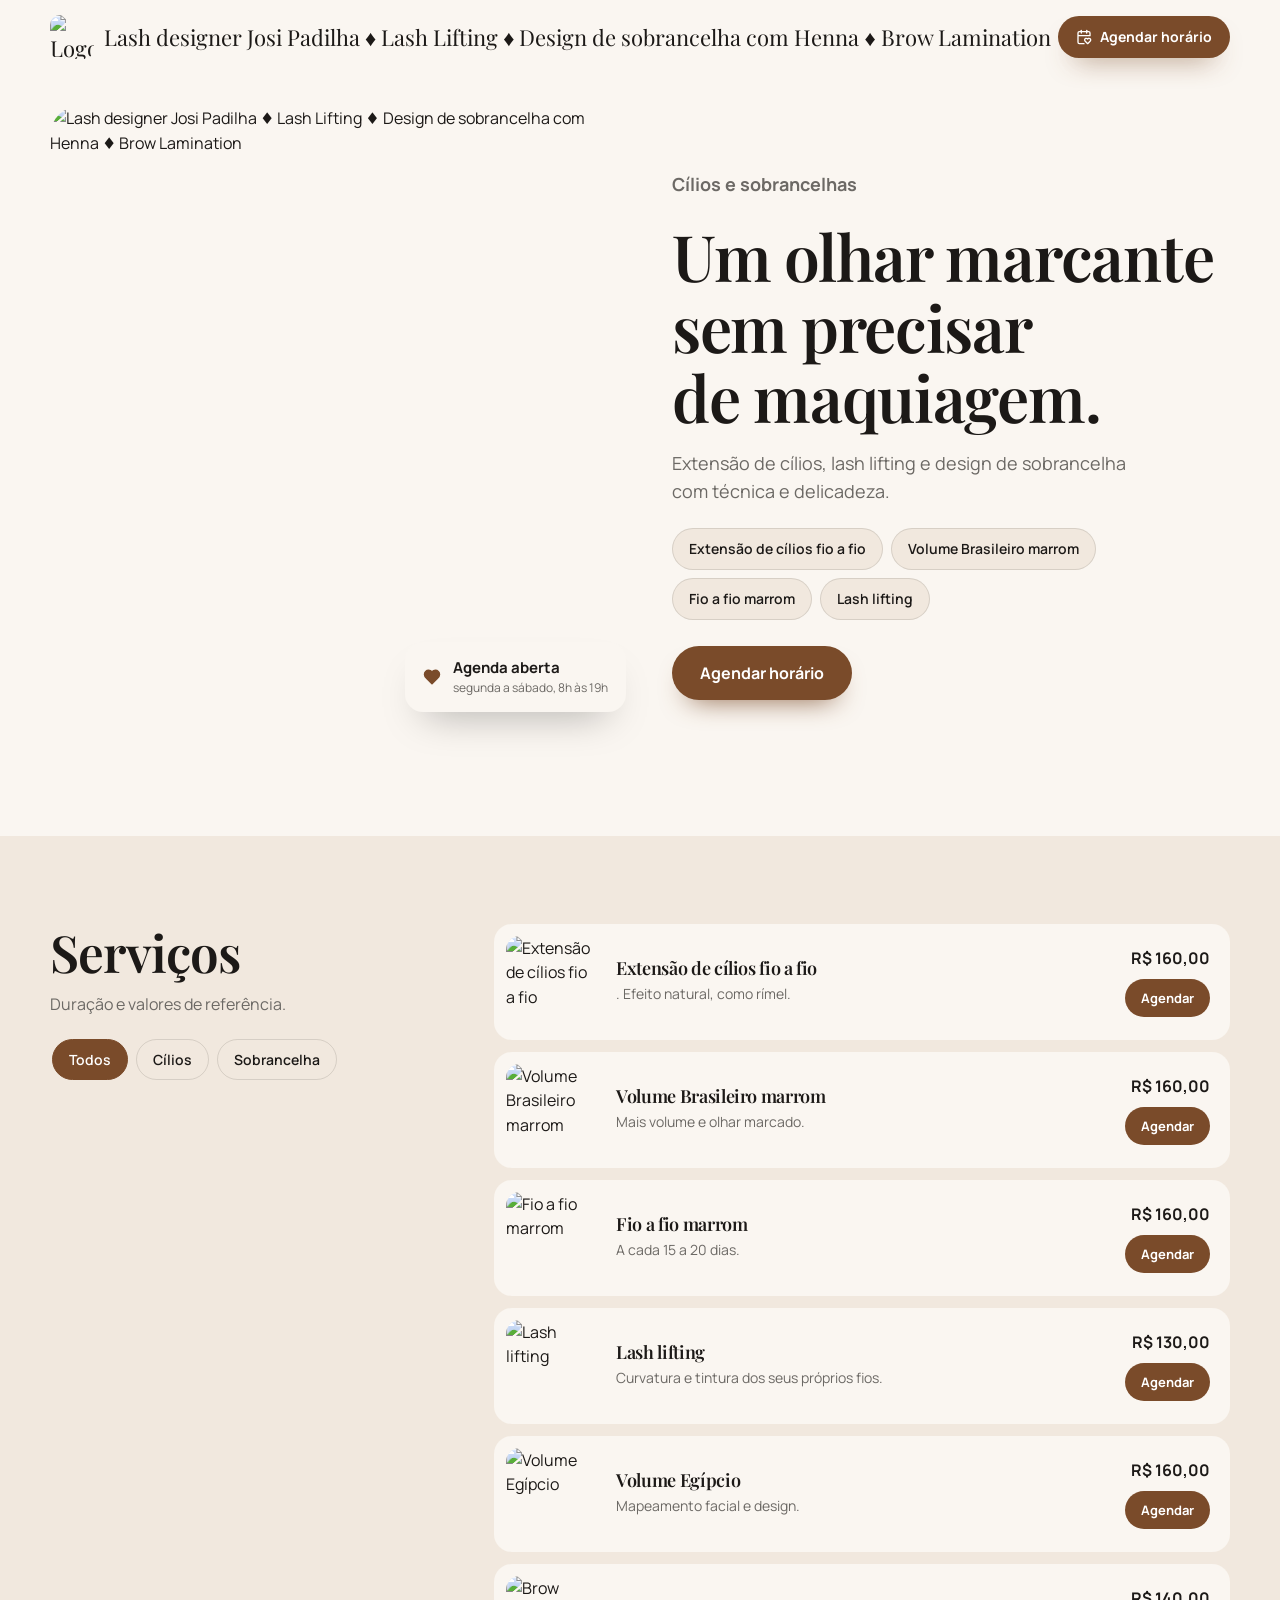
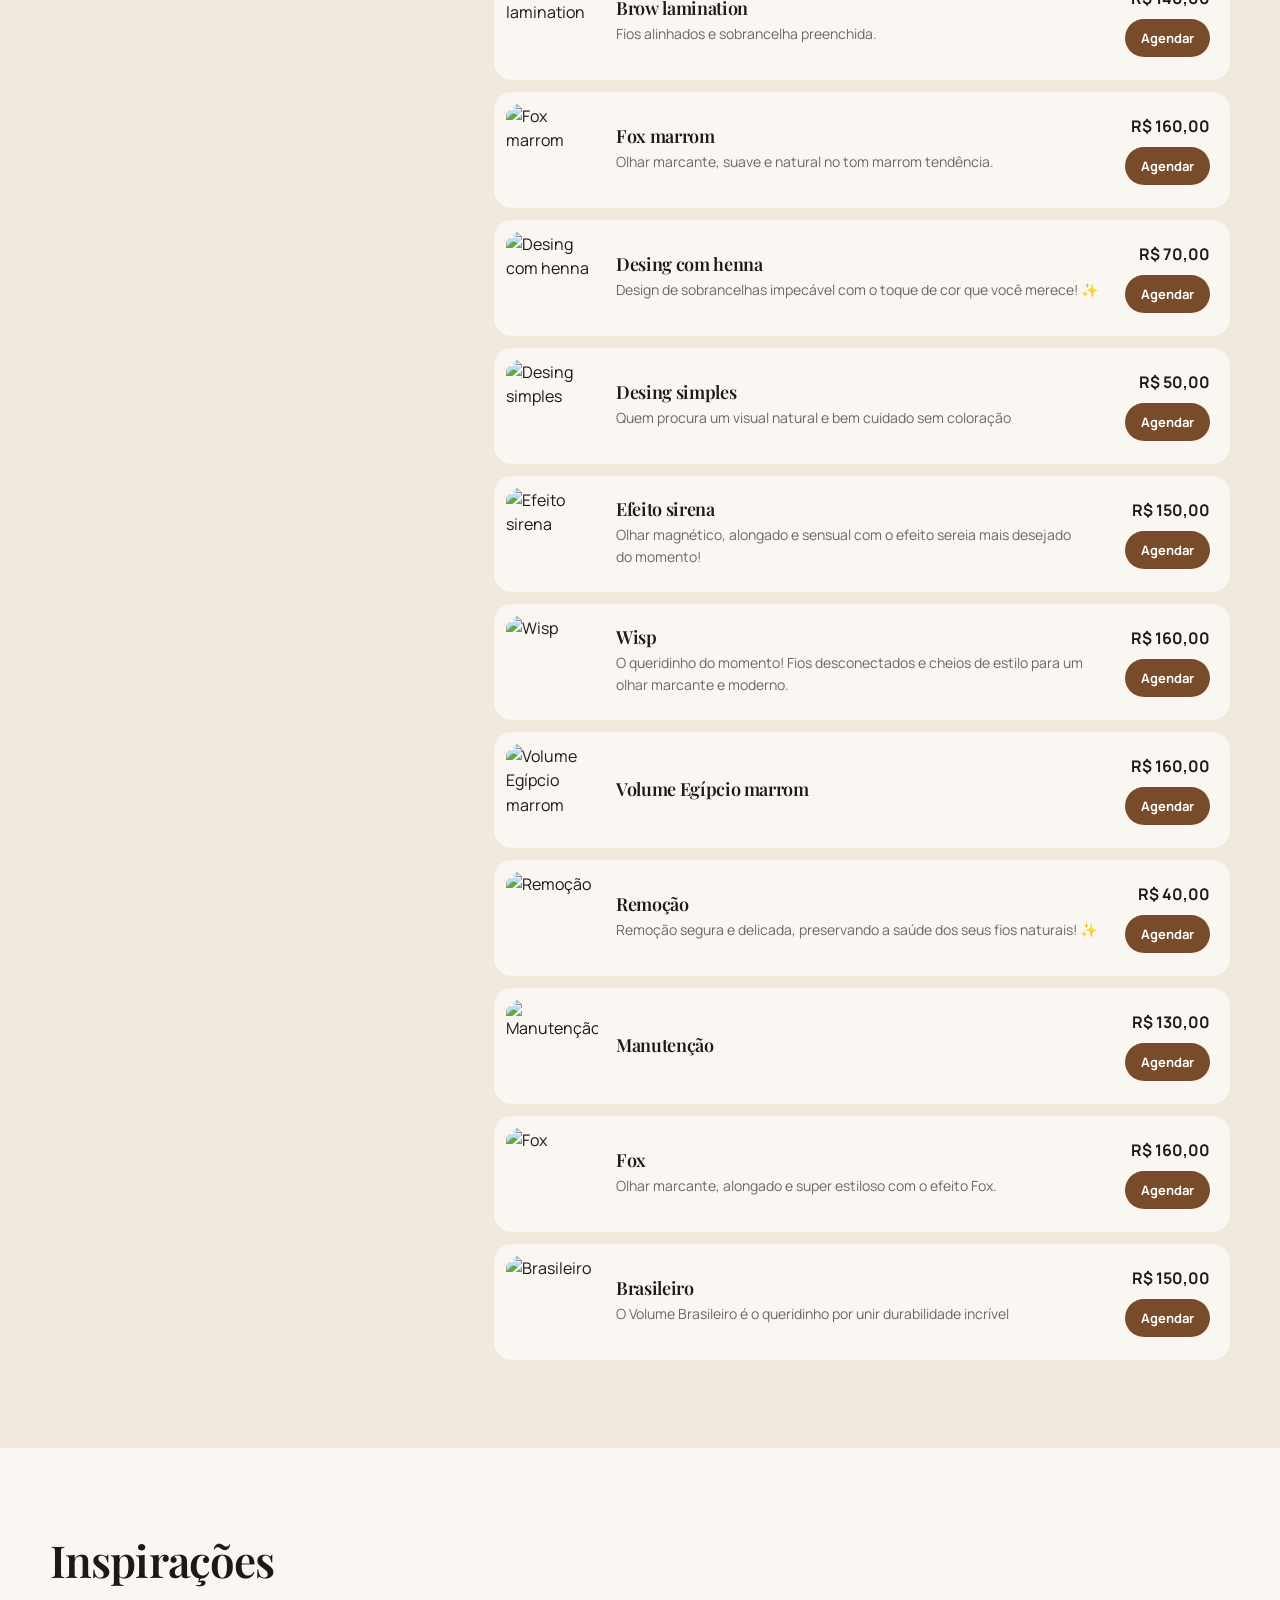
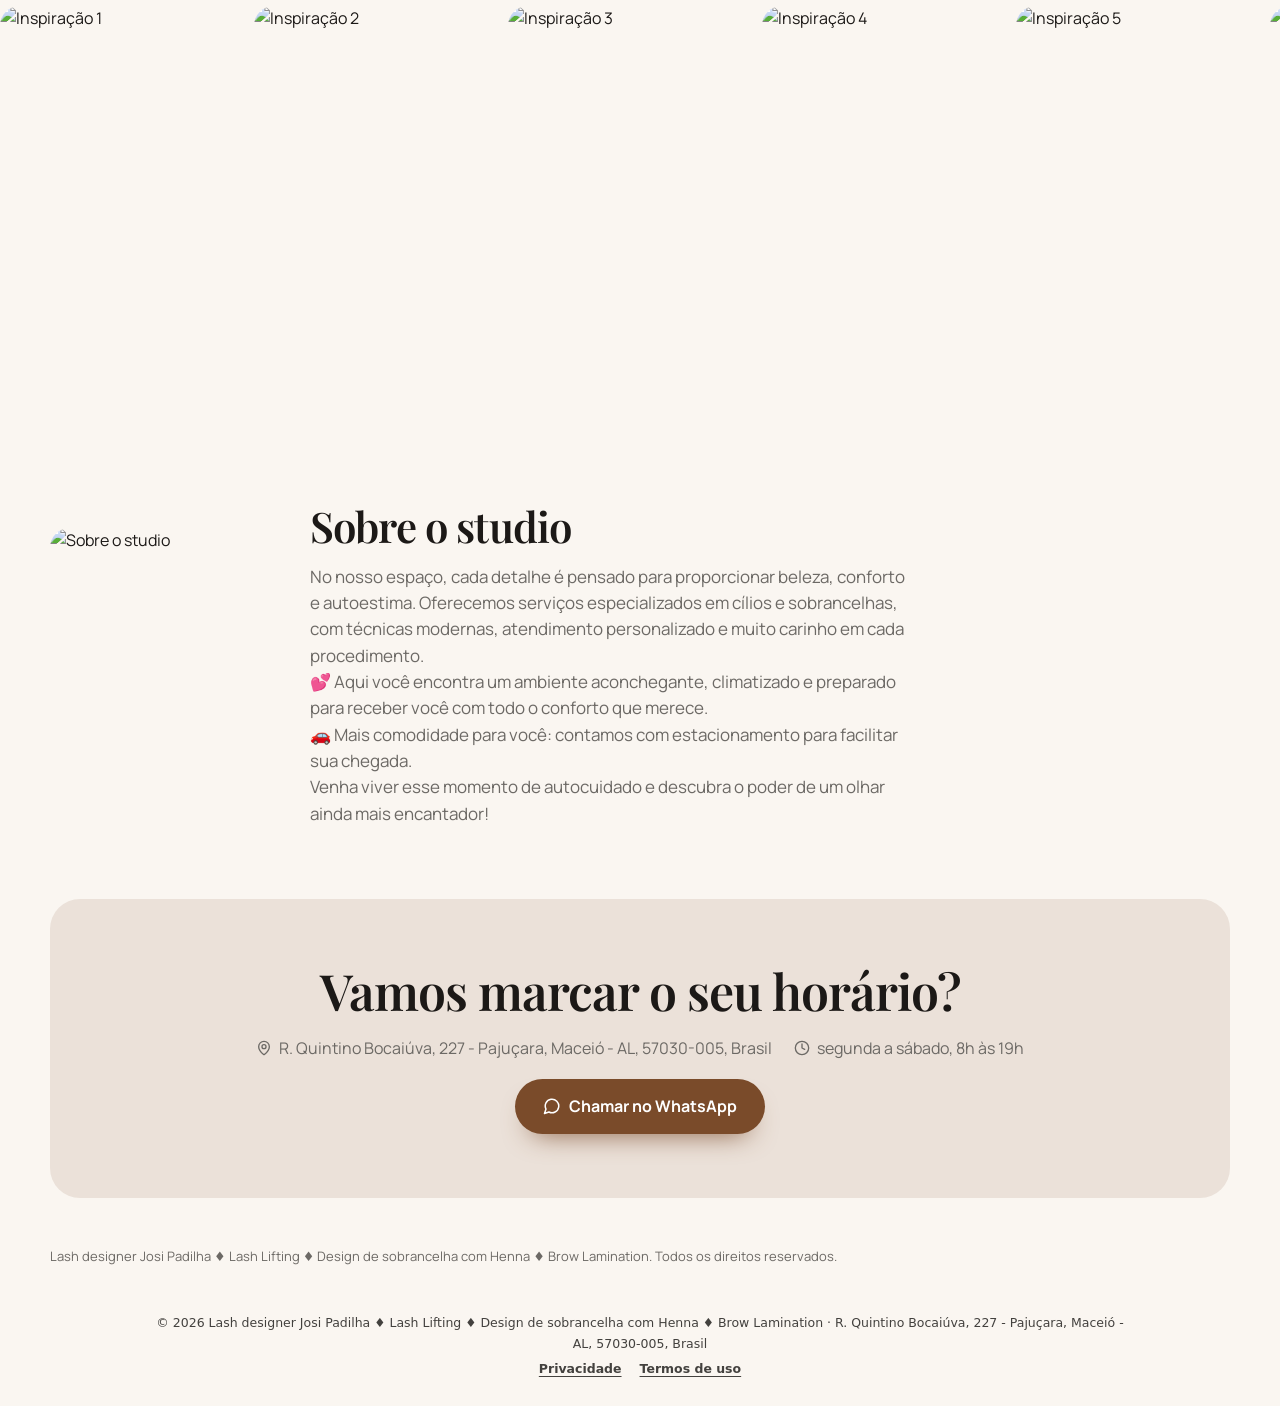
==== commit 360e3e05: "Add files via upload" ====
--- a/index.html
+++ b/index.html
@@ -1,204 +1,48 @@
-<!DOCTYPE html>
-<html lang="pt-BR">
-<head>
-    <meta charset="UTF-8">
-    <meta name="viewport" content="width=device-width, initial-scale=1.0">
-    <title>CHUCKYXITER — Painel Oficial</title>
-    
-    <link rel="preconnect" href="https://fonts.googleapis.com">
-    <link rel="preconnect" href="https://fonts.gstatic.com" crossorigin>
-    <link href="https://fonts.googleapis.com/css2?family=Orbitron:wght@800;900&family=Rajdhani:wght@600;700;900&family=Michroma&display=swap" rel="stylesheet">
-
-    <style>
-        img, svg { max-width: 100%; height: auto; }
-
-        * { margin: 0; padding: 0; box-sizing: border-box; }
-        html { scroll-behavior: smooth; }
-        body {
-            background: linear-gradient(rgba(0, 0, 0, 0.45) 1px, transparent 1px) 0 0 / 50px 50px,
-                        linear-gradient(90deg, rgba(0, 0, 0, 0.45) 1px, transparent 1px) 0 0 / 50px 50px,
-                        radial-gradient(ellipse at center, #140104 0%, #050001 55%, #2d0007 85%, #40000a 100%);
-            background-attachment: fixed;
-            color: #ffffff;
-            min-height: 100vh;
-            font-family: 'Rajdhani', sans-serif;
-            -webkit-font-smoothing: antialiased;
-        }
-        .fonte-titulo { font-family: 'Orbitron', sans-serif; letter-spacing: 2px; }
-        
-        .header { display: flex; justify-content: space-between; align-items: center; padding: 15px 4%; background-color: rgba(4, 0, 1, 0.85); backdrop-filter: blur(15px); border-bottom: 1px solid rgba(255, 0, 43, 0.15); position: sticky; top: 40px; z-index: 1000; }
-        .logo-container { display: flex; align-items: center; gap: 8px; flex-shrink: 0; }
-        .logo-img { width: 30px; height: 30px; object-fit: contain; }
-        .logo-text { font-size: 16px; font-weight: 900; text-transform: uppercase; }
-        .logo-text span { color: #ff002b; }
-        .nav-links { display: flex; align-items: center; gap: 10px; flex-wrap: nowrap; justify-content: flex-end; }
-        .nav-links a { color: #b5b5bc; text-decoration: none; font-size: 0.85rem; font-weight: 700; text-transform: uppercase; transition: 0.3s; letter-spacing: 0.5px; cursor: pointer; }
-        .barra-duvidas { display: block; width: 100%; background: #25D366; color: #ffffff; text-align: center; padding: 10px; font-size: 0.8rem; font-weight: 800; text-decoration: none; text-transform: uppercase; letter-spacing: 1px; position: sticky; top: 0; z-index: 1001; }
-        .barra-duvidas:hover { background: #1ebe5a; color: #ffffff; }
-        
-        .nav-links a:hover { color: #ff002b; }
-        
-        .modal { display: none; position: fixed; z-index: 2000; left: 0; top: 0; width: 100%; height: 100%; background-color: rgba(0,0,0,0.8); backdrop-filter: blur(5px); }
-        .modal-conteudo { background: #0c0406; border: 1px solid #ff002b; margin: 15% auto; padding: 30px; width: 300px; text-align: center; border-radius: 8px; }
-        .btn-modal { display: block; background: #ff002b; color: white; padding: 15px; margin: 10px 0; text-decoration: none; font-weight: 800; border-radius: 4px; text-transform: uppercase; }
-        
-        .hero { padding: 140px 20px 100px 20px; text-align: center; }
-        .hero h1 { font-size: 4.2rem; font-weight: 900; margin-bottom: 25px; text-transform: uppercase; background: linear-gradient(180deg, #ffffff 40%, #a3a3a3 100%); -webkit-background-clip: text; -webkit-text-fill-color: transparent; }
-        .hero h1 span { background: linear-gradient(180deg, #ff002b 25%, #800015 100%); -webkit-background-clip: text; -webkit-text-fill-color: transparent; }
-        
-        @media (max-width: 600px) { .hero h1 { font-size: 2.2rem; padding: 0 10px; } }
-
-        .hero p { color: #bcbcc6; max-width: 750px; margin: 0 auto 45px auto; font-size: 1.35rem; font-weight: 700; text-transform: uppercase; }
-        .hero-botoes { display: flex; flex-direction: column; align-items: center; gap: 15px; }
-        .btn { display: inline-block; background: linear-gradient(180deg, #ff002b 0%, #b3001e 100%); color: #ffffff; padding: 18px 55px; text-decoration: none; font-weight: 900; font-size: 1.05rem; border-radius: 4px; text-transform: uppercase; box-shadow: 0 4px 25px rgba(255, 0, 43, 0.4); }
-        .btn-suporte { display: inline-block; background: transparent; border: 1px solid rgba(255, 0, 43, 0.5); color: #ff002b; padding: 14px 45px; text-decoration: none; font-weight: 900; font-size: 0.95rem; border-radius: 4px; text-transform: uppercase; transition: 0.3s; }
-        .btn-suporte:hover { background: rgba(255, 0, 43, 0.1); border-color: #ff002b; }
-
-        .barra-status { background: rgba(4, 0, 1, 0.75); border-top: 1px solid rgba(255, 0, 43, 0.2); border-bottom: 1px solid rgba(255, 0, 43, 0.2); padding: 18px; text-align: center; font-weight: 700; font-size: 0.95rem; display: flex; justify-content: center; gap: 60px; backdrop-filter: blur(10px); }
-        .produtos-container { padding: 100px 6% 40px 6%; text-align: center; }
-        
-        .grid-cards { display: flex; justify-content: center; gap: 15px; flex-wrap: nowrap; margin: 0 auto; max-width: 100%; }
-        .card-seletor { background: rgba(12, 4, 6, 0.8); border: 1px solid rgba(255, 0, 43, 0.1); border-radius: 8px; padding: 25px 15px; display: flex; flex-direction: column; align-items: center; width: 100%; max-width: 200px; cursor: pointer; }
-        
-        .card-icone-svg { width: 45px; height: 45px; margin-bottom: 15px; fill: #ff002b; }
-        .card-icone-img { width: 45px; height: 45px; margin-bottom: 15px; object-fit: contain; }
-        .card-seletor h3 { font-size: 1.2rem; font-weight: 900; margin-bottom: 5px; text-transform: uppercase; }
-        
-        .secao-planos { max-width: 1200px; margin: 0 auto; padding: 0 6% 120px 6%; }
-        .conteudo-planos { display: none; grid-template-columns: repeat(auto-fit, minmax(280px, 1fr)); gap: 20px; }
-        @media (max-width: 600px) { .conteudo-planos { grid-template-columns: repeat(2, 1fr); gap: 10px; } .card-preco { padding: 10px; } .plano-duracao { font-size: 0.7rem; } .valor { font-size: 1.1rem; } .btn-compra { font-size: 0.65rem; padding: 8px; } }
-        
-        .card-preco { background: rgba(8, 2, 4, 0.9); border: 1px solid rgba(255, 255, 255, 0.05); border-radius: 6px; padding: 15px; text-align: center; }
-        .plano-duracao { font-size: 1rem; font-weight: 900; color: #ffffff; margin-bottom: 5px; text-transform: uppercase; }
-        .plano-preco { margin-bottom: 15px; }
-        .cifrao { font-size: 0.8rem; color: #ff002b; }
-        .valor { font-size: 1.5rem; font-weight: 400; font-family: 'Michroma', sans-serif; }
-        .btn-compra { display: block; width: 100%; background: rgba(255, 255, 255, 0.03); border: 1px solid rgba(255, 255, 255, 0.1); color: #ffffff; padding: 10px; text-decoration: none; font-weight: 800; border-radius: 4px; text-transform: uppercase; font-size: 0.8rem; }
-        
-        .container-flutuante { position: fixed; bottom: 20px; right: 20px; display: flex; flex-direction: column; gap: 10px; z-index: 999; }
-        .btn-flutuante { width: 40px; height: 40px; border-radius: 50%; overflow: hidden; box-shadow: 0 4px 10px rgba(255, 0, 43, 0.3); }
-        
-        .container-video-info { max-width: 800px; margin: 0 auto 30px auto; text-align: center; color: #ffffff; }
-        .video-box { width: 100%; aspect-ratio: 16/9; background: #000; margin-bottom: 15px; border: 1px solid #ff002b; }
-        .texto-explicativo { margin-top: 15px; line-height: 1.6; font-size: 1.1rem; color: #d1d1d1; }
-        .box-explicacao { grid-column: 1 / -1; background: rgba(255, 0, 43, 0.05); padding: 20px; border-radius: 8px; border: 1px solid rgba(255, 0, 43, 0.2); margin: 20px 0; color: #ffebed; }
-    </style>
-</head>
-<body>
-
-    <a href="https://wa.me/5584920021373" target="_blank" class="barra-duvidas fonte-titulo">TEM DÚVIDAS? ENTRE EM CONTATO COM SUPORTE AQUI</a>
-    <header class="header">
-        <div class="logo-container">
-            <img src="IMG_0939.jpeg" class="logo-img" alt="Logo">
-            <div class="logo-text fonte-titulo">CHUCKY<span>XITER</span></div>
-        </div>
-        <nav class="nav-links fonte-titulo">
-            <a onclick="document.getElementById('meuModal').style.display='block'">SUPORTE VIP</a>
-        </nav>
-    </header>
-
-    <div id="meuModal" class="modal" onclick="this.style.display='none'">
-        <div class="modal-conteudo" onclick="event.stopPropagation()">
-            <h3 class="fonte-titulo" style="margin-bottom: 20px;">ESCOLHA O CANAL</h3>
-            <a href="https://discord.gg/5TgxUsFmm" target="_blank" class="btn-modal">Discord</a>
-            <a href="https://www.instagram.com/chukyxiter" target="_blank" class="btn-modal">Instagram</a>
-        </div>
-    </div>
-
-    <section class="hero">
-        <h1 class="fonte-titulo">CHUCKY<span>XITER</span></h1>
-        <p>MELHOR PROXY DO CENARIO E PAINEIS</p>
-        <div class="hero-botoes">
-            <a href="#vitrine" class="btn fonte-titulo">Ver Produtos</a>
-            <a href="https://linkbio.co/7120218FUIjFs" target="_blank" class="btn-suporte fonte-titulo">💬 FALE COM O SUPORTE</a>
-        </div>
-    </section>
-
-    <div class="barra-status">
-        <span>7 DIAS DE GARANTIA</span>
-        <span>ENTREGA AUTOMÁTICA</span>
-        <span>SUPORTE PREMIUM</span>
-    </div>
-
-    <section id="vitrine" class="produtos-container">
-        <h2 class="fonte-titulo">PRODUTOS DISPONÍVEIS</h2>
-        <div class="grid-cards">
-            <div class="card-seletor" onclick="mostrarPlanos('planos-ios')">
-                <svg class="card-icone-svg" viewBox="0 0 24 24"><path d="M18.71 19.5c-.83 1.24-1.71 2.45-3.05 2.47-1.34.03-1.77-.79-3.29-.79-1.53 0-2 .77-3.27.82-1.31.05-2.3-1.32-3.14-2.53C4.25 17 2.94 12.45 4.7 9.39c.87-1.52 2.43-2.48 4.12-2.51 1.28-.02 2.5.87 3.29.87.78 0 2.26-1.07 3.81-.91.65.03 2.47.26 3.64 1.98-.09.06-2.17 1.28-2.15 3.81.03 3.02 2.65 4.03 2.68 4.04-.03.07-.42 1.44-1.38 2.83M15.97 4.17c.66-.81 1.11-1.93.99-3.06-1 .04-2.21.67-2.93 1.49-.62.69-1.16 1.84-1.01 2.96 1.12.09 2.27-.58 2.95-1.39z"/></svg>
-                <h3 class="fonte-titulo">IOS</h3>
-            </div>
-            <div class="card-seletor" onclick="mostrarPlanos('planos-android')">
-                <img src="WhatsApp Image 2026-06-04 at 18.57.24.jpeg" class="card-icone-img" alt="Android">
-                <h3 class="fonte-titulo">ANDROID</h3>
-            </div>
-        </div>
-    </section>
-
-    <div class="secao-planos">
-        <div id="planos-ios" class="conteudo-planos">
-            <div style="grid-column: 1 / -1; margin-bottom: 30px;">
-                <div class="container-video-info">
-                    <div class="video-box"><iframe width="100%" height="100%" src="https://www.youtube.com/embed/lfhwVohwD00" frameborder="0" allowfullscreen></iframe></div>
-                    <div class="texto-explicativo"><h3 class="fonte-titulo" style="color: #ff002b; margin-bottom: 10px;">VÍDEO DEMONSTRATIVO: PROXY IOS</h3><p>Nosso sistema oferece suporte completo para HS Pescoço, Alto e Peito.</p></div>
-                </div>
-            </div>
-            <div class="card-preco"><img src="IMG_1277.JPEG" style="width: 100%; margin-bottom: 10px; border-radius: 4px;"><div class="plano-duracao fonte-titulo">1 DIA</div><div class="plano-preco"><span class="cifrao">R$</span><span class="valor">15</span></div><a href="https://seguroamplopay.com/checkout/cmoodfyh0001k1so7ca62goct?offer=FT4WMOL" target="_blank" class="btn-compra fonte-titulo">Comprar</a></div>
-            <div class="card-preco"><img src="IMG_1277.JPEG" style="width: 100%; margin-bottom: 10px; border-radius: 4px;"><div class="plano-duracao fonte-titulo">7 DIAS</div><div class="plano-preco"><span class="cifrao">R$</span><span class="valor">34,90</span></div><a href="https://seguroamplopay.com/checkout/cmoodkes900341zo7q2a6s0tt?offer=O9UPYNJ" target="_blank" class="btn-compra fonte-titulo">Comprar</a></div>
-            <div class="card-preco"><img src="IMG_1277.JPEG" style="width: 100%; margin-bottom: 10px; border-radius: 4px;"><div class="plano-duracao fonte-titulo">30 DIAS</div><div class="plano-preco"><span class="cifrao">R$</span><span class="valor">69,90</span></div><a href="https://seguroamplopay.com/checkout/cmooe2sl500911so73l5c5d5g?offer=W0F211S" target="_blank" class="btn-compra fonte-titulo">Comprar</a></div>
-            <div class="card-preco"><img src="IMG_1277.JPEG" style="width: 100%; margin-bottom: 10px; border-radius: 4px;"><div class="plano-duracao fonte-titulo">4 MESES</div><div class="plano-preco"><span class="cifrao">R$</span><span class="valor">95</span></div><a href="https://seguroamplopay.com/checkout/cmmw5v0rw01631rpoax7hv8qs?offer=FK4YH77" target="_blank" class="btn-compra fonte-titulo">Comprar</a></div>
-            <div class="card-preco"><img src="IMG_1277.JPEG" style="width: 100%; margin-bottom: 10px; border-radius: 4px;"><div class="plano-duracao fonte-titulo">PERMANENTE</div><div class="plano-preco"><span class="cifrao">R$</span><span class="valor">150</span></div><a href="https://seguroamplopay.com/checkout/cmokkdpc307n1x8qqvr4kx385?offer=YKEYIDH" target="_blank" class="btn-compra fonte-titulo">Comprar</a></div>
-            
-            <div style="grid-column: 1 / -1; margin-top: 50px; margin-bottom: 30px;">
-                <div class="container-video-info">
-                    <div class="video-box"><iframe width="100%" height="100%" src="https://www.youtube.com/embed/iOxeq6UVMew" frameborder="0" allowfullscreen></iframe></div>
-                    <div class="texto-explicativo"><h3 class="fonte-titulo" style="color: #ff002b; margin-bottom: 10px;">VÍDEO DEMONSTRATIVO: PAINEL IOS</h3><p>Controle total com nossa interface intuitiva e suporte premium 24h.</p></div>
-                </div>
-            </div>
-            <div class="card-preco"><img src="WhatsApp Image 2026-06-05 at 13.16.38.jpeg" style="width: 100%; margin-bottom: 10px; border-radius: 4px;"><div class="plano-duracao fonte-titulo">PAINEL 1 DIA</div><div class="plano-preco"><span class="cifrao">R$</span><span class="valor">15</span></div><a href="https://seguroamplopay.com/checkout/cmq12tvn3043a01ptiuwoqn2v?offer=LTO81A1" target="_blank" class="btn-compra fonte-titulo">Comprar</a></div>
-            <div class="card-preco"><img src="WhatsApp Image 2026-06-05 at 13.16.38.jpeg" style="width: 100%; margin-bottom: 10px; border-radius: 4px;"><div class="plano-duracao fonte-titulo">PAINEL 7 DIAS</div><div class="plano-preco"><span class="cifrao">R$</span><span class="valor">34,90</span></div><a href="https://seguroamplopay.com/checkout/cmq12tvn3043a01ptiuwoqn2v?offer=T9MKC8P" target="_blank" class="btn-compra fonte-titulo">Comprar</a></div>
-            <div class="card-preco"><img src="WhatsApp Image 2026-06-05 at 13.16.38.jpeg" style="width: 100%; margin-bottom: 10px; border-radius: 4px;"><div class="plano-duracao fonte-titulo">PAINEL 30 DIAS</div><div class="plano-preco"><span class="cifrao">R$</span><span class="valor">69,90</span></div><a href="https://seguroamplopay.com/checkout/cmq12tvn3043a01ptiuwoqn2v?offer=15051GB" target="_blank" class="btn-compra fonte-titulo">Comprar</a></div>
-            <div class="card-preco"><img src="WhatsApp Image 2026-06-05 at 13.16.38.jpeg" style="width: 100%; margin-bottom: 10px; border-radius: 4px;"><div class="plano-duracao fonte-titulo">PAINEL 4 MESES</div><div class="plano-preco"><span class="cifrao">R$</span><span class="valor">95</span></div><a href="https://seguroamplopay.com/checkout/cmq12tvn3043a01ptiuwoqn2v?offer=TVYI8XT" target="_blank" class="btn-compra fonte-titulo">Comprar</a></div>
-            <div class="card-preco"><img src="WhatsApp Image 2026-06-05 at 13.16.38.jpeg" style="width: 100%; margin-bottom: 10px; border-radius: 4px;"><div class="plano-duracao fonte-titulo">PAINEL PERMANENTE</div><div class="plano-preco"><span class="cifrao">R$</span><span class="valor">150</span></div><a href="https://seguroamplopay.com/checkout/cmq12tvn3043a01ptiuwoqn2v?offer=JYMUART" target="_blank" class="btn-compra fonte-titulo">Comprar</a></div>
-        </div>
-
-        <div id="planos-android" class="conteudo-planos">
-            <h2 class="fonte-titulo" style="grid-column: 1 / -1; margin-top: 20px;">PROXY ANDROID</h2>
-            <div class="card-preco"><img src="WhatsApp Image 2026-06-05 at 13.10.46.jpeg" style="width: 100%; margin-bottom: 10px; border-radius: 4px;"><div class="plano-duracao fonte-titulo">1 DIA</div><div class="plano-preco"><span class="cifrao">R$</span><span class="valor">20</span></div><a href="https://seguroamplopay.com/checkout/cmq12iua406cc01pmrxvw6kfz?offer=9EU87J4" target="_blank" class="btn-compra fonte-titulo">Comprar</a></div>
-            <div class="card-preco"><img src="WhatsApp Image 2026-06-05 at 13.10.46.jpeg" style="width: 100%; margin-bottom: 10px; border-radius: 4px;"><div class="plano-duracao fonte-titulo">7 DIAS</div><div class="plano-preco"><span class="cifrao">R$</span><span class="valor">40</span></div><a href="https://seguroamplopay.com/checkout/cmq12iua406cc01pmrxvw6kfz?offer=LI33HKR" target="_blank" class="btn-compra fonte-titulo">Comprar</a></div>
-            <div class="card-preco"><img src="WhatsApp Image 2026-06-05 at 13.10.46.jpeg" style="width: 100%; margin-bottom: 10px; border-radius: 4px;"><div class="plano-duracao fonte-titulo">30 DIAS</div><div class="plano-preco"><span class="cifrao">R$</span><span class="valor">70</span></div><a href="https://seguroamplopay.com/checkout/cmq12iua406cc01pmrxvw6kfz?offer=DLDVD3J" target="_blank" class="btn-compra fonte-titulo">Comprar</a></div>
-            <div class="card-preco"><img src="WhatsApp Image 2026-06-05 at 13.10.46.jpeg" style="width: 100%; margin-bottom: 10px; border-radius: 4px;"><div class="plano-duracao fonte-titulo">4 MESES</div><div class="plano-preco"><span class="cifrao">R$</span><span class="valor">100</span></div><a href="https://seguroamplopay.com/checkout/cmq12iua406cc01pmrxvw6kfz?offer=ACUTAEM" target="_blank" class="btn-compra fonte-titulo">Comprar</a></div>
-            <div class="card-preco"><img src="WhatsApp Image 2026-06-05 at 13.10.46.jpeg" style="width: 100%; margin-bottom: 10px; border-radius: 4px;"><div class="plano-duracao fonte-titulo">PERMANENTE</div><div class="plano-preco"><span class="cifrao">R$</span><span class="valor">150</span></div><a href="https://seguroamplopay.com/checkout/cmq12iua406cc01pmrxvw6kfz?offer=V37W1U8" target="_blank" class="btn-compra fonte-titulo">Comprar</a></div>
-            
-            <div class="box-explicacao">
-                <p><strong>DIFERENCIAL PROXY:</strong> Nosso sistema possui HS Pescoço, Alto e Peito. Sistema antiban e antiblacklist, compatível com qualquer modelo de Android, sem limitações de uso.</p>
-            </div>
-
-            <h2 class="fonte-titulo" style="grid-column: 1 / -1; margin-top: 40px;">PAINEL ANDROID</h2>
-            <div class="card-preco"><img src="IMG_3268.JPEG" style="width: 100%; margin-bottom: 10px; border-radius: 4px;"><div class="plano-duracao fonte-titulo">1 DIA</div><div class="plano-preco"><span class="cifrao">R$</span><span class="valor">20</span></div><a href="https://seguroamplopay.com/checkout/cmq02cpc500ue01psgp0hjkhq?offer=KPIP1AO" target="_blank" class="btn-compra fonte-titulo">Comprar</a></div>
-            <div class="card-preco"><img src="IMG_3268.JPEG" style="width: 100%; margin-bottom: 10px; border-radius: 4px;"><div class="plano-duracao fonte-titulo">7 DIAS</div><div class="plano-preco"><span class="cifrao">R$</span><span class="valor">40</span></div><a href="https://seguroamplopay.com/checkout/cmq02cpc500ue01psgp0hjkhq?offer=UBWVI76" target="_blank" class="btn-compra fonte-titulo">Comprar</a></div>
-            <div class="card-preco"><img src="IMG_3268.JPEG" style="width: 100%; margin-bottom: 10px; border-radius: 4px;"><div class="plano-duracao fonte-titulo">30 DIAS</div><div class="plano-preco"><span class="cifrao">R$</span><span class="valor">70</span></div><a href="https://seguroamplopay.com/checkout/cmq02cpc500ue01psgp0hjkhq?offer=QBP9NF9" target="_blank" class="btn-compra fonte-titulo">Comprar</a></div>
-            <div class="card-preco"><img src="IMG_3268.JPEG" style="width: 100%; margin-bottom: 10px; border-radius: 4px;"><div class="plano-duracao fonte-titulo">4 MESES</div><div class="plano-preco"><span class="cifrao">R$</span><span class="valor">100</span></div><a href="https://seguroamplopay.com/checkout/cmq02cpc500ue01psgp0hjkhq?offer=0KCQX9T" target="_blank" class="btn-compra fonte-titulo">Comprar</a></div>
-            <div class="card-preco"><img src="IMG_3268.JPEG" style="width: 100%; margin-bottom: 10px; border-radius: 4px;"><div class="plano-duracao fonte-titulo">PERMANENTE</div><div class="plano-preco"><span class="cifrao">R$</span><span class="valor">150</span></div><a href="https://seguroamplopay.com/checkout/cmq02cpc500ue01psgp0hjkhq?offer=5YYPOJF" target="_blank" class="btn-compra fonte-titulo">Comprar</a></div>
-
-            <div class="box-explicacao">
-                <p><strong>DIFERENCIAL PAINEL:</strong> Interface exclusiva 100% Antiban e Antiblacklist. Não requer o uso de outro Free Fire (instalação direta). Compatível com qualquer Android.</p>
-            </div>
-        </div>
-    </div>
-
-    <script>
-        function mostrarPlanos(id) {
-            document.getElementById('planos-ios').style.display = 'none';
-            document.getElementById('planos-android').style.display = 'none';
-            document.getElementById(id).style.display = 'grid';
-        }
-    </script>
-
-    <div class="container-flutuante">
-        <a href="https://wa.me/5584920021373" target="_blank" class="btn-flutuante"><img src="WhatsApp Image 2026-06-04 at 18.12.49.jpeg" style="width: 100%; height: 100%; object-fit: cover;"></a>
-        <a href="https://discord.gg/5TgxUsFmm" target="_blank" class="btn-flutuante"><img src="WhatsApp Image 2026-06-04 at 17.10.42.jpeg" style="width: 100%; height: 100%; object-fit: cover;"></a>
-        <a href="https://www.instagram.com/chukyxiter" target="_blank" class="btn-flutuante"><img src="WhatsApp Image 2026-06-04 at 17.10.20.jpeg" style="width: 100%; height: 100%; object-fit: cover;"></a>
-    </div>
-
-</body>
-</html>
+<!doctype html><!-- crieai:99a7c6e8-8eb7-4d8f-96e9-f31b71d7a4f3 --><html lang="pt-BR"><head><script>document.addEventListener('click',function(e){var t=e.target,a=t&&t.closest?t.closest('a[href^="#"]'):null;if(!a||e.defaultPrevented||(a.target&&a.target!=='_self'))return;e.preventDefault();var h=a.getAttribute('href');var el=h.length>1?document.getElementById(h.slice(1)):null;if(h==='#'||(!el&&h==='#home')){window.scrollTo({top:0,behavior:'smooth'});return}if(el)el.scrollIntoView({behavior:'smooth'});else location.hash=h});</script><meta charset="UTF-8"><meta name="viewport" content="width=device-width, initial-scale=1"><title>Lash designer Josi Padilha ♦ Lash Lifting ♦ Design de sobrancelha com Henna ♦ Brow Lamination</title><meta name="description" content="Extensão de cílios, lash lifting e design de sobrancelha com técnica e delicadeza."/><link rel="icon" type="image/png" href="icone-192.png"><link rel="apple-touch-icon" href="fotos/foto-1.webp"/><meta name="apple-mobile-web-app-title" content="Lash designer Josi Padilha ♦ Lash Lifting ♦ Design de sobrancelha com Henna ♦ Brow Lamination"/><meta name="application-name" content="Lash designer Josi Padilha ♦ Lash Lifting ♦ Design de sobrancelha com Henna ♦ Brow Lamination"/><meta name="apple-mobile-web-app-capable" content="yes"/><meta name="mobile-web-app-capable" content="yes"/><meta property="og:type" content="website"/><meta property="og:title" content="Lash designer Josi Padilha ♦ Lash Lifting ♦ Design de sobrancelha com Henna ♦ Brow Lamination"/><meta property="og:description" content="Extensão de cílios, lash lifting e design de sobrancelha com técnica e delicadeza."/><meta name="referrer" content="no-referrer"><meta name="theme-color" content="#faf6f1"><link rel="preconnect" href="https://fonts.googleapis.com"><link rel="preconnect" href="https://fonts.gstatic.com" crossorigin><link rel="stylesheet" href="https://fonts.googleapis.com/css2?family=Playfair+Display:ital,wght@0,400;0,600;0,700;1,400;1,600&family=Manrope:wght@400;500;600;700;800&display=swap"><style>*,*:before,*:after{box-sizing:border-box}html{scroll-behavior:smooth;-webkit-text-size-adjust:100%}body{margin:0}img{display:block;max-width:100%}h1,h2,h3,h4,p,ul,ol,figure,blockquote{margin:0;padding:0}ul,ol{list-style:none}a{color:inherit;text-decoration:none}button,input,textarea,select{font:inherit;color:inherit}button{cursor:pointer;background:none;border:0;padding:0}svg{flex-shrink:0}:focus-visible{outline:2px solid var(--primary);outline-offset:3px}section[id],[id^=cat-]{scroll-margin-top:96px}[hidden]{display:none!important}.L{--line:color-mix(in srgb,var(--text) 12%,transparent);--muted:color-mix(in srgb,var(--text) 64%,var(--bg));background:var(--bg);color:var(--text);font-family:var(--bf),system-ui,sans-serif;font-size:16px;line-height:1.55;min-height:100vh;overflow-x:clip;-webkit-font-smoothing:antialiased}.L h1,.L h2,.L h3{font-family:var(--hf),system-ui,sans-serif;text-wrap:balance;overflow-wrap:break-word;-webkit-hyphens:manual;hyphens:manual}.L p{text-wrap:pretty;overflow-wrap:anywhere}.wrap{width:min(1180px,100% - 48px);margin-inline:auto}.L{position:relative;isolation:isolate}.fam{display:contents}.sr{position:absolute;width:1px;height:1px;overflow:hidden;clip:rect(0 0 0 0);white-space:nowrap}.ph{display:grid;place-items:center;background:linear-gradient(135deg,color-mix(in srgb,var(--primary) 26%,var(--surface)),color-mix(in srgb,var(--secondary) 22%,var(--surface)));color:color-mix(in srgb,var(--primary) 70%,var(--text));font-family:var(--hf);font-size:clamp(28px,5vw,64px);font-weight:700;overflow:hidden}.logo-mark{display:inline-grid;place-items:center;width:40px;height:40px;border-radius:12px;background:var(--primary);color:var(--on-primary);font-family:var(--hf);font-weight:800;font-size:19px;line-height:1}.logo-img{width:44px;height:44px;-o-object-fit:contain;object-fit:contain;border-radius:10px}.add{position:relative;display:inline-grid;place-items:center;width:40px;height:40px;border-radius:999px;background:var(--primary);color:var(--on-primary);transition:transform .18s ease,filter .18s ease;flex-shrink:0}.add:hover{filter:brightness(1.08);transform:scale(1.06)}.add:active{transform:scale(.94)}.add.pop{animation:add-pop .42s cubic-bezier(.3,1.6,.5,1)}.add-qty{position:absolute;top:-6px;right:-6px;min-width:20px;height:20px;padding:0 5px;border-radius:999px;background:var(--text);color:var(--bg);font:700 11px/20px var(--bf),sans-serif;text-align:center}@keyframes add-pop{40%{transform:scale(1.22)}to{transform:scale(1)}}.chips{display:flex;gap:8px;overflow-x:auto;scrollbar-width:none;padding:2px}.chips::-webkit-scrollbar{display:none}.chips button{white-space:nowrap;padding:9px 16px;border-radius:999px;border:1px solid var(--line);font-size:14px;font-weight:600;transition:background .2s,color .2s,border-color .2s}.chips button[aria-pressed=true]{background:var(--text);color:var(--bg);border-color:var(--text)}.search input{width:100%;padding:12px 16px 12px 42px;border-radius:999px;border:1px solid var(--line);background:var(--surface) url("data:image/svg+xml,%3Csvg xmlns='http://www.w3.org/2000/svg' width='18' height='18' fill='none' stroke='%23888' stroke-width='2'%3E%3Ccircle cx='8' cy='8' r='6'/%3E%3Cpath d='m13 13 4 4'/%3E%3C/svg%3E") no-repeat 16px center;font-size:15px}.empty{text-align:center;padding:40px 0;color:var(--muted)}.cart-bar{position:fixed;left:50%;bottom:20px;z-index:40;transform:translate(-50%);display:flex;align-items:center;gap:14px;width:min(460px,calc(100% - 32px));padding:12px 14px 12px 12px;border-radius:calc(var(--radius) + 6px);background:var(--primary);color:var(--on-primary);box-shadow:0 18px 50px -12px #00000073;font-weight:600;animation:bar-in .45s cubic-bezier(.2,1.2,.4,1)}.cart-bar-icon{position:relative;display:grid;place-items:center;width:40px;height:40px;border-radius:12px;background:#00000029}.cart-bar-icon b{position:absolute;top:-6px;right:-6px;min-width:20px;height:20px;border-radius:99px;background:var(--on-primary);color:var(--primary);font-size:11px;line-height:20px;text-align:center}.cart-bar-label{flex:1;text-align:left}.cart-bar.bump{animation:bar-bump .4s ease}@keyframes bar-in{0%{transform:translate(-50%,120%)}}@keyframes bar-bump{50%{transform:translate(-50%,-6px) scale(1.02)}}.cart-scrim{position:fixed;top:0;right:0;bottom:0;left:0;z-index:50;background:#00000073;-webkit-backdrop-filter:blur(2px);backdrop-filter:blur(2px)}.cart-drawer{position:fixed;top:0;right:0;bottom:0;z-index:60;width:min(420px,100%);display:flex;flex-direction:column;background:var(--bg);color:var(--text);box-shadow:-20px 0 60px #00000040;transform:translate(105%);transition:transform .35s cubic-bezier(.2,.9,.3,1);font-family:var(--bf),sans-serif;overflow-y:auto;overscroll-behavior:contain}.cart-drawer.open{transform:none}.cart-drawer header{display:flex;justify-content:space-between;align-items:flex-start;padding:22px 22px 14px;border-bottom:1px solid var(--line)}.cart-drawer header small{color:var(--muted);font-size:13px}.cart-drawer h2{font-size:24px;line-height:1.2}.cart-drawer header button{width:38px;height:38px;border-radius:99px;display:grid;place-items:center;background:var(--surface)}.cart-items{flex:1 0 auto;padding:8px 22px}.cart-items li{display:flex;justify-content:space-between;align-items:center;gap:12px;padding:14px 0;border-bottom:1px solid var(--line)}.cart-items li span{display:block;font-weight:600}.cart-items li small{color:var(--muted)}.cart-qty{display:flex;align-items:center;gap:10px}.cart-qty button{width:30px;height:30px;border-radius:99px;display:grid;place-items:center;border:1px solid var(--line)}.cart-qty b{min-width:18px;text-align:center}.cart-empty{padding:30px 22px;color:var(--muted);text-align:center}.cart-form{padding:14px 22px;display:grid;gap:12px;border-top:1px solid var(--line)}.cart-form label{display:grid;gap:6px;font-size:13px;font-weight:600}.cart-form input[type=text],.cart-form input[type=tel],.cart-form textarea{padding:10px 12px;border-radius:10px;border:1px solid var(--line);background:var(--surface);font-weight:400;font-size:15px;resize:none}.cart-mode{border:0;padding:0;margin:0;display:flex;gap:8px;flex-wrap:wrap}.cart-mode legend{font-size:13px;font-weight:600;margin-bottom:8px;padding:0}.cart-mode label{display:flex;align-items:center;gap:8px;padding:8px 14px;border-radius:99px;border:1px solid var(--line);cursor:pointer}.cart-mode label:has(input:checked){border-color:var(--primary);background:color-mix(in srgb,var(--primary) 12%,transparent)}.cart-mode input{accent-color:var(--primary)}.cart-drawer footer{position:sticky;bottom:0;background:var(--bg);padding:16px 22px 22px;border-top:1px solid var(--line);display:grid;gap:12px}.cart-total{display:flex;justify-content:space-between;font-size:18px}.cart-send{display:flex;align-items:center;justify-content:center;gap:10px;padding:15px;border-radius:calc(var(--radius) + 2px);background:#1faa55;color:#fff;font-weight:700}.cart-send:disabled{opacity:.45;cursor:not-allowed}.cart-hint{font-size:12px;color:var(--muted);text-align:center}.js .rv{opacity:0;transform:translateY(26px);transition:opacity .8s cubic-bezier(.2,.7,.2,1),transform .8s cubic-bezier(.2,.7,.2,1);transition-delay:var(--dl,0s)}.js .rv.in{opacity:1;transform:none}.js [data-an]{transition:opacity .9s cubic-bezier(.2,.7,.2,1),transform .9s cubic-bezier(.2,.7,.2,1),filter .9s cubic-bezier(.2,.7,.2,1);will-change:opacity,transform}.js [data-an=up]:not(.an-in){opacity:0;transform:translateY(56px)}.js [data-an=fade]:not(.an-in){opacity:0}.js [data-an=left]:not(.an-in){opacity:0;transform:translate(-48px)}.js [data-an=right]:not(.an-in){opacity:0;transform:translate(48px)}.js [data-an=zoom]:not(.an-in){opacity:0;transform:scale(.9)}.js [data-an=blur]:not(.an-in){opacity:0;filter:blur(18px)}.js [data-an=flip]:not(.an-in){opacity:0;transform:perspective(1200px) rotateX(16deg) translateY(36px)}.an-cover{position:relative;z-index:2;box-shadow:0 -28px 70px #0000004d}.an-under{position:sticky;z-index:0}@media (prefers-reduced-motion:reduce){.js [data-an]{transition:none}.js [data-an]:not(.an-in){opacity:1;transform:none;filter:none}.an-under{position:static}html{scroll-behavior:auto}*,*:before,*:after{animation-duration:.01ms!important;animation-iteration-count:1!important;transition-duration:.01ms!important}.js .rv{opacity:1;transform:none}}@media (max-width:760px){.wrap{width:calc(100% - 32px)}}.root-app{--head-h:68px}.root-st{--head-h:76px}.root-tr,.root-nr,.root-bt{--head-h:84px}.root-mg{--head-h:92px}.root-pp{--head-h:82px}.root-zn{--head-h:88px}.root-cr{--head-h:76px}.root-sd{--head-h:74px}@media (max-width:760px){.root-st,.root-cr,.root-app{--head-h:68px}.root-tr,.root-nr,.root-mg{--head-h:70px}.root-bt{--head-h:78px}}.cart-detail{display:block;font-size:12px;color:var(--muted);line-height:1.35;margin:2px 0}.pm-scrim{position:fixed;top:0;right:0;bottom:0;left:0;z-index:70;background:#00000080;-webkit-backdrop-filter:blur(3px);backdrop-filter:blur(3px);animation:pm-fade .25s ease}.pm{position:fixed;z-index:80;left:0;right:0;bottom:0;max-height:92vh;display:flex;flex-direction:column;background:var(--bg);color:var(--text);border-radius:calc(var(--radius) + 14px) calc(var(--radius) + 14px) 0 0;box-shadow:0 -20px 60px #00000059;font-family:var(--bf),system-ui,sans-serif;transform:translateY(100%);transition:transform .38s cubic-bezier(.2,.9,.25,1);overflow:hidden}.pm.open{transform:none}@media (min-width:720px){.pm{left:50%;right:auto;bottom:auto;top:50%;width:min(520px,calc(100% - 48px));max-height:min(86vh,760px);border-radius:calc(var(--radius) + 12px);transform:translate(-50%,-46%);opacity:0;transition:transform .32s cubic-bezier(.2,.9,.25,1),opacity .25s}.pm.open{transform:translate(-50%,-50%);opacity:1}}.pm-x{position:absolute;top:12px;right:12px;z-index:2;display:grid;place-items:center;width:38px;height:38px;border-radius:50%;background:color-mix(in srgb,var(--bg) 82%,transparent);color:var(--text);-webkit-backdrop-filter:blur(8px);backdrop-filter:blur(8px);box-shadow:0 4px 14px #0000002e}.pm-scroll{overflow-y:auto;overscroll-behavior:contain;flex:1}.pm-media{aspect-ratio:16/10;background:var(--surface);overflow:hidden}.pm-media img{width:100%;height:100%;-o-object-fit:cover;object-fit:cover;display:block}.pm-body{padding:20px 22px 8px;display:grid;gap:14px}.pm-body h3{font-family:var(--hf),var(--bf),sans-serif;font-size:22px;line-height:1.15;margin:0}.pm-desc{margin:-6px 0 0;color:var(--muted);font-size:14px}.pm-base{font-size:17px;color:var(--primary)}.pm-group{border:0;margin:0;padding:0;display:grid;gap:2px;border-radius:calc(var(--radius) + 4px)}.pm-group legend{display:flex;align-items:center;justify-content:space-between;gap:10px;width:100%;padding:10px 12px;margin-bottom:4px;background:var(--surface);border-radius:calc(var(--radius) + 2px);font-weight:700;font-size:15px}.pm-group legend small{font-size:11px;font-weight:600;padding:3px 8px;border-radius:999px;background:color-mix(in srgb,var(--text) 10%,transparent);color:var(--muted);white-space:nowrap}.pm-group legend small.req{background:var(--text);color:var(--bg)}.pm-group.short legend small.req{background:var(--primary);color:var(--on-primary)}.pm-group.shake{animation:pm-shake .4s}.pm-choice{display:flex;align-items:center;gap:12px;padding:11px 12px;border-bottom:1px solid var(--line);cursor:pointer;font-size:15px}.pm-choice:last-child{border-bottom:0}.pm-choice input{width:20px;height:20px;accent-color:var(--primary);flex-shrink:0}.pm-choice input:disabled+span{opacity:.45}.pm-choice span{flex:1}.pm-choice em{font-style:normal;font-size:14px;color:var(--muted);white-space:nowrap}.pm-note{display:grid;gap:6px;font-size:14px;font-weight:600}.pm-note textarea{width:100%;padding:10px 12px;border:1px solid var(--line);border-radius:calc(var(--radius) + 2px);background:transparent;color:inherit;font:inherit;font-weight:400;resize:none}.pm-upsell h4,.cart-upsell h3{margin:0 0 8px;font-size:15px}.pm-upsell>div{display:grid;gap:8px}.pm-bump{display:flex;align-items:center;gap:12px;padding:8px 12px 8px 8px;border:1px solid var(--line);border-radius:calc(var(--radius) + 4px);cursor:pointer;transition:border-color .2s,background .2s}.pm-bump.on{border-color:var(--primary);background:color-mix(in srgb,var(--primary) 8%,transparent)}.pm-bump img{width:46px;height:46px;border-radius:calc(var(--radius) + 2px);-o-object-fit:cover;object-fit:cover;flex-shrink:0}.pm-bump input{order:3;width:20px;height:20px;accent-color:var(--primary)}.pm-bump span{flex:1;font-size:14px;font-weight:600}.pm-bump em{font-style:normal;font-size:13px;color:var(--muted)}.pm-foot{display:flex;gap:12px;align-items:center;padding:14px 18px calc(14px + env(safe-area-inset-bottom));border-top:1px solid var(--line);background:var(--bg)}.pm-qty{display:flex;align-items:center;gap:12px;padding:6px;border:1px solid var(--line);border-radius:999px}.pm-qty button{display:grid;place-items:center;width:34px;height:34px;border-radius:50%;background:var(--surface);color:var(--text)}.pm-qty b{min-width:18px;text-align:center}.pm-add{flex:1;min-width:0;white-space:nowrap;display:flex;align-items:center;justify-content:space-between;gap:10px;padding:15px 18px;border-radius:calc(var(--radius) + 4px);background:var(--primary);color:var(--on-primary);font-weight:700;font-size:15px;transition:filter .2s,transform .15s}.pm-add:active{transform:scale(.98)}.pm-add[aria-disabled=true]{filter:saturate(.35) opacity(.75)}.cart-upsell{padding:6px 22px 14px}.cart-upsell>div{display:flex;gap:10px;overflow-x:auto;padding-bottom:4px;scrollbar-width:none}.cart-bump{flex:0 0 132px;display:grid;gap:4px;text-align:left;padding:8px;border:1px solid var(--line);border-radius:calc(var(--radius) + 4px);background:transparent;color:inherit;font:inherit;font-size:13px}.cart-bump img{width:100%;aspect-ratio:4/3;-o-object-fit:cover;object-fit:cover;border-radius:calc(var(--radius) + 1px)}.cart-bump strong{color:var(--primary);font-size:13px}@keyframes pm-fade{0%{opacity:0}}@keyframes pm-shake{20%,60%{transform:translate(-6px)}40%,80%{transform:translate(6px)}}@media (prefers-reduced-motion:reduce){.pm,.pm-scrim{transition:none;animation:none}}.custom-zone{max-width:1120px;margin:0 auto;padding:56px 20px;display:grid;gap:32px}.custom-embed{margin:0;display:grid;gap:12px}.custom-embed figcaption{font-family:var(--hf),var(--bf),sans-serif;font-size:clamp(22px,3vw,30px);line-height:1.15}.custom-embed iframe{width:100%;border:0;border-radius:calc(var(--radius) + 6px);background:var(--surface)}.custom-html{min-width:0}.mvp-cta-row{display:flex;flex-wrap:wrap;justify-content:center;gap:12px;width:min(1120px,100% - 40px);margin:0 auto;padding:36px 0}.mvp-cta{display:inline-flex;align-items:center;justify-content:center;min-height:52px;padding:14px 30px;border-radius:calc(var(--radius) + 6px);font-family:var(--bf),sans-serif;font-weight:700;font-size:16px;text-align:center;transition:transform .15s,filter .2s,background .2s,color .2s}.mvp-cta.solid{background:var(--primary);color:var(--on-primary)}.mvp-cta.solid:hover{filter:brightness(1.08);transform:translateY(-1px)}.mvp-cta.outline{border:2px solid currentColor;color:var(--text)}.mvp-cta.outline:hover{background:var(--text);color:var(--bg)}@media (max-width:520px){.mvp-cta{flex:1 1 100%}}.mvp-block{display:block;width:100%}.mvp-block iframe{display:block;width:100%;border:0;background:transparent}.cart-sum{margin:0;display:grid;gap:6px;font-size:14px}.cart-sum div{display:flex;justify-content:space-between;color:var(--muted)}.cart-sum dd{margin:0}.cart-sum [data-cart-promo-row]{color:var(--primary);font-weight:600}.mvp-promo-tag{display:inline-block;align-self:flex-start;margin-top:8px;padding:3px 10px;border-radius:999px;background:var(--primary);color:var(--on-primary,#fff);font-size:12px;font-weight:700;line-height:1.4;letter-spacing:0}.cart-coupon{display:flex;gap:8px}.cart-coupon input{flex:1;min-width:0;padding:10px 12px;border:1px solid var(--line);border-radius:calc(var(--radius) + 2px);background:transparent;color:inherit;font:inherit;text-transform:uppercase}.cart-coupon button{padding:0 14px;border-radius:calc(var(--radius) + 2px);border:1px solid var(--line);font-weight:700;color:inherit}.cart-coupon-msg{font-size:12px;margin-top:-6px}.cart-coupon-msg.ok{color:#1faa55}.cart-coupon-msg.err{color:#e5484d}.cart-pay label{font-size:13px}.mvp-soldout{position:relative}.mvp-soldout>*{opacity:.45;filter:grayscale(.7)}.mvp-soldout:after{content:"Esgotado";position:absolute;top:10px;left:10px;z-index:3;padding:4px 10px;border-radius:999px;background:#e5484d;color:#fff;font:700 11px/1.4 var(--bf),sans-serif;letter-spacing:.02em}.mvp-soldout .add{pointer-events:none}.cart-err{border-color:#e5484d!important;animation:pm-shake .4s}.fx-on{isolation:isolate}.fx-frame{position:absolute;top:0;right:0;bottom:0;left:0;width:100%;height:100%;border:0;z-index:-1;pointer-events:none;display:block;background:transparent}.fx-light{--text:#ffffff;--bg:#0b0b10;--surface:rgba(255,255,255,.08);--muted:rgba(255,255,255,.76);--line:rgba(255,255,255,.16);color:#fff}.price .price-note{font-size:.62em;font-weight:500;opacity:.8;white-space:nowrap;letter-spacing:0}.cart-when{display:grid;grid-template-columns:1fr 1fr;gap:10px}.cart-when-msg{display:block;margin-top:-4px;font-size:13px;font-weight:600;color:#c4302b}.cart-when select:disabled{opacity:.55}.cart-form input[type=date],.cart-form select{width:100%;min-height:42px;padding:10px 12px;border-radius:10px;border:1px solid var(--line);background:var(--surface);color:inherit;font:inherit;font-weight:400;font-size:15px}.cart-done{position:fixed;left:50%;bottom:22px;z-index:120;transform:translate(-50%);max-width:calc(100vw - 32px);padding:12px 18px;border-radius:14px;background:var(--text);color:var(--bg);font-size:14px;font-weight:600;box-shadow:0 18px 40px #0000004d}video.top-video{position:absolute;top:0;right:0;bottom:0;left:0;width:100%;height:100%;-o-object-fit:cover;object-fit:cover;opacity:0;transition:opacity 1s ease;pointer-events:none}video.top-video.on{opacity:1}.map-block{position:relative;overflow:hidden;aspect-ratio:16/8;min-height:320px;border-radius:calc(var(--radius) * 2);background:#1a1a1a;border:1px solid var(--line)}.js .map-block.rv{opacity:1;transform:none}.map-frame{position:absolute;top:0;right:0;bottom:0;left:0;transition:transform 2.2s cubic-bezier(.16,.84,.24,1),filter 2.2s ease}.map-frame iframe{display:block;width:100%;height:100%;border:0;filter:grayscale(.2)}.js .map-block:not(.in) .map-frame{transform:scale(2.6);filter:blur(3px)}.map-go{position:absolute;left:50%;bottom:18px;display:inline-flex;align-items:center;gap:9px;padding:14px 22px;border-radius:999px;background:var(--primary);color:var(--on-primary);font-weight:800;font-size:15px;white-space:nowrap;box-shadow:0 12px 30px -10px #0009;transform:translate(-50%)}.map-go:hover{filter:brightness(1.08)}.map-photo{position:absolute;right:16px;top:16px;width:clamp(150px,24%,260px);margin:0;overflow:hidden;border-radius:calc(var(--radius) * 1.5);background:var(--bg);color:var(--text);box-shadow:0 18px 40px -16px #000000b3;opacity:0;transform:translateY(10px);transition:opacity .6s ease 2s,transform .6s ease 2s}.map-block.in .map-photo,html:not(.js) .map-photo{opacity:1;transform:none}.map-photo img{display:block;width:100%;aspect-ratio:4/3;-o-object-fit:cover;object-fit:cover}.map-photo figcaption{padding:9px 11px;font-size:12px;line-height:1.4}@media (max-width:700px){.map-block{aspect-ratio:auto;height:400px}.map-photo{width:120px;right:10px;top:auto;bottom:76px}.map-photo figcaption{display:none}}@media (prefers-reduced-motion:reduce){.js .map-block:not(.in) .map-frame{transform:none;filter:none}}.mvp-bg-video{position:absolute;-o-object-fit:cover;object-fit:cover;opacity:0;transition:opacity .8s;pointer-events:none}.mvp-bg-video.on{opacity:1}.L .mvp-stick{position:sticky;z-index:0}.mvp-stick-shade{position:absolute;top:0;right:0;bottom:0;left:0;z-index:30;background:#000;opacity:0;pointer-events:none}:where(.L.stick-top)>:where(:not(.fam,script)),:where(.L.stick-top)>:where(.fam:not(#part-top))>*{position:relative;z-index:1;background-color:var(--bg)}.mvp-cover{box-shadow:0 -24px 60px -20px #00000073}@media (prefers-reduced-motion:reduce){.mvp-bg-video{display:none}}.cart-pix{display:flex;align-items:center;justify-content:space-between;gap:12px;padding:10px 12px;border:1px dashed var(--line);border-radius:12px;font-size:13px}.cart-pix span{display:grid;gap:2px;min-width:0;color:var(--muted)}.cart-pix b{color:var(--text);font-size:14px;overflow-wrap:anywhere}.cart-pix button{flex-shrink:0;padding:8px 14px;border-radius:999px;background:var(--text);color:var(--bg);font-weight:700;font-size:13px}.sf h1,.sf h2,.sf h3{font-weight:600;letter-spacing:-.02em;line-height:1.1}.sf-head{position:sticky;top:0;z-index:30;background:color-mix(in srgb,var(--bg) 88%,transparent);-webkit-backdrop-filter:blur(14px);backdrop-filter:blur(14px)}.sf-head-in{display:flex;align-items:center;justify-content:space-between;height:74px}.sf-brand{display:flex;align-items:center;gap:10px;font-family:var(--hf);font-size:22px}.sf-brand .logo-mark{border-radius:50%}.sf-btn{display:inline-flex;align-items:center;justify-content:center;gap:8px;padding:15px 28px;border-radius:999px;background:var(--primary);color:var(--on-primary);font-weight:700;box-shadow:0 14px 28px -16px var(--primary);transition:transform .2s}.sf-btn:hover{transform:translateY(-2px)}.sf-btn-sm{padding:10px 18px;font-size:14px}.sf-hero{display:grid;grid-template-columns:1fr 1fr;gap:clamp(28px,5vw,72px);align-items:center;padding:32px 0 88px}.sf-photo{position:relative}.sf-photo>img,.sf-photo>.ph{width:100%;aspect-ratio:4/4.6;-o-object-fit:cover;object-fit:cover;border-radius:calc(var(--radius) * 3)}.sf-float{position:absolute;right:-18px;bottom:36px;display:flex;align-items:center;gap:12px;padding:14px 18px;border-radius:18px;background:var(--bg);box-shadow:0 20px 40px -20px #00000059}.sf-float svg{color:var(--primary);fill:var(--primary)}.sf-float b{display:block;font-size:15px}.sf-float small{display:block;font-size:12px;color:var(--muted);max-width:200px}.sf-kicker{color:var(--primary);font-weight:700;margin-bottom:14px}.sf-hero h1{font-family:var(--hf);font-size:clamp(38px,5vw,66px)}.sf-copy>p{color:var(--muted);font-size:18px;margin:18px 0 22px;max-width:44ch}.sf-pills{display:flex;flex-wrap:wrap;gap:8px;margin-bottom:26px}.sf-pill{display:inline-flex;width:auto;height:auto;padding:9px 16px;border-radius:999px;background:var(--surface);color:var(--text);font-weight:600;font-size:14px;border:1px solid var(--line)}.sf-pill:hover{border-color:var(--primary);color:var(--primary);filter:none;transform:none}.sf-menu{padding:88px 0;background:var(--surface)}.sf-menu-in{display:grid;grid-template-columns:.7fr 1.3fr;gap:48px;align-items:start}.sf-menu-head{position:sticky;top:100px}.sf-menu-head h2{font-family:var(--hf);font-size:clamp(32px,4vw,52px)}.sf-menu-head p{color:var(--muted);margin:12px 0 20px}.sf-chips{flex-wrap:wrap}.sf-chips button[aria-pressed=true]{background:var(--primary);border-color:var(--primary);color:var(--on-primary)}.sf-list{display:grid;gap:12px}.sf-item{display:grid;grid-template-columns:92px 1fr auto;gap:18px;align-items:center;padding:12px;border-radius:calc(var(--radius) + 8px);background:var(--bg)}.sf-item>img,.sf-item>.ph{width:92px;height:92px;-o-object-fit:cover;object-fit:cover;border-radius:calc(var(--radius) + 4px)}.sf-item h3{font-size:18px}.sf-item p{font-size:14px;color:var(--muted);margin-top:4px}.sf-item-text span{display:inline-flex;align-items:center;gap:5px;font-size:13px;color:var(--primary);margin-top:6px;font-weight:600}.sf-item-side{display:grid;justify-items:end;gap:8px;padding-right:8px}.sf-item-side .price{font-weight:700}.sf-item-cta{display:inline-flex;width:auto;height:auto;padding:9px 16px;border-radius:999px;background:var(--primary);color:var(--on-primary);font-weight:700;font-size:13px}.sf-reel{padding:88px 0 40px}.sf-reel h2{font-family:var(--hf);font-size:clamp(28px,3.6vw,44px);margin-bottom:22px}.sf-reel-track{display:flex;gap:14px;overflow-x:auto;padding:0 max(24px,calc((100% - 1180px)/2)) 12px;scroll-snap-type:x mandatory;scrollbar-width:none}.sf-reel-track::-webkit-scrollbar{display:none}.sf-reel-track img,.sf-reel-track .ph{flex:0 0 auto;width:clamp(180px,20vw,240px);min-width:0;aspect-ratio:9/14;-o-object-fit:cover;object-fit:cover;border-radius:calc(var(--radius) * 2);scroll-snap-align:start}.sf-about{display:grid;grid-template-columns:auto 1fr;gap:40px;align-items:center;padding:72px 0}.sf-about-ph{width:220px;aspect-ratio:4/5;-o-object-fit:cover;object-fit:cover;border-radius:calc(var(--radius) * 2)}.sf-about h2{font-family:var(--hf);font-size:clamp(28px,3.4vw,42px);margin-bottom:14px}.sf-about p{color:var(--muted);font-size:17px;max-width:60ch;white-space:pre-line}.sf-contact{display:grid;justify-items:center;gap:18px;text-align:center;padding:64px 24px;margin-bottom:48px;border-radius:calc(var(--radius) * 3);background:color-mix(in srgb,var(--primary) 12%,var(--bg))}.sf-contact h2{font-family:var(--hf);font-size:clamp(30px,4vw,50px)}.sf-contact-info{display:flex;flex-wrap:wrap;justify-content:center;gap:10px 22px;color:var(--muted)}.sf-contact-info a,.sf-contact-info span{display:inline-flex;align-items:center;gap:7px}.sf-foot{padding:0 0 28px;font-size:13px;color:var(--muted)}@media (max-width:900px){.sf-hero,.sf-menu-in,.sf-about{grid-template-columns:1fr}.sf-menu-head{position:static}.sf-float{right:12px}.sf-item{grid-template-columns:72px 1fr}.sf-item>img,.sf-item>.ph{width:72px;height:72px}.sf-item-side{grid-column:1/3;grid-auto-flow:column;justify-content:space-between;padding:0}.sf-about-ph{width:100%;max-width:320px}}@media (max-width:480px){.sf-head-in{gap:12px}.sf-brand{min-width:0;font-size:17px}.sf-brand span{white-space:nowrap;overflow:hidden;text-overflow:ellipsis}.sf-btn-sm{flex-shrink:0;white-space:nowrap;padding:9px 13px;font-size:12px}}body{background:#faf6f1}</style><style id="mvp-divider">.mvp-dv{display:none;position:absolute;left:0;right:0;top:calc(-1 * clamp(24px,5.0vw,65px));height:clamp(24px,5.0vw,65px);pointer-events:none;z-index:3}@keyframes mvp-div{to{-webkit-mask-position:1200px 0,0 clamp(24px,5.0vw,65px);mask-position:1200px 0,0 clamp(24px,5.0vw,65px)}}@keyframes mvp-div-line{to{background-position:1200px 0;-webkit-mask-position:1200px 0;mask-position:1200px 0}}.L>.fam~.fam>section:first-of-type{position:relative;margin-top:calc(-1 * clamp(24px,5.0vw,65px));border-top:clamp(24px,5.0vw,65px) solid transparent;-webkit-mask:url("data:image/svg+xml,%3Csvg%20xmlns%3D'http%3A%2F%2Fwww.w3.org%2F2000%2Fsvg'%20viewBox%3D'0%200%201200%20100'%20preserveAspectRatio%3D'none'%3E%3Cpath%20d%3D'M0%20100V58C150%2018%20300%2018%20450%2050S750%2098%20900%2064%201100%2022%201200%2040V100Z'%20fill%3D'black'%2F%3E%3C%2Fsvg%3E") 0 0/100% clamp(24px,5.0vw,65px) no-repeat,linear-gradient(#000 0 0) 0 clamp(24px,5.0vw,65px)/100% calc(100% - clamp(24px,5.0vw,65px)) no-repeat;mask:url("data:image/svg+xml,%3Csvg%20xmlns%3D'http%3A%2F%2Fwww.w3.org%2F2000%2Fsvg'%20viewBox%3D'0%200%201200%20100'%20preserveAspectRatio%3D'none'%3E%3Cpath%20d%3D'M0%20100V58C150%2018%20300%2018%20450%2050S750%2098%20900%2064%201100%2022%201200%2040V100Z'%20fill%3D'black'%2F%3E%3C%2Fsvg%3E") 0 0/100% clamp(24px,5.0vw,65px) no-repeat,linear-gradient(#000 0 0) 0 clamp(24px,5.0vw,65px)/100% calc(100% - clamp(24px,5.0vw,65px)) no-repeat;animation:none;}.L>.fam~#part-intro>section:first-of-type{margin-top:0;border-top:0;-webkit-mask:none;mask:none;animation:none}.L>.fam~#part-intro>section:first-of-type>.mvp-dv{display:none}.L>.fam~#part-menu>section:first-of-type{margin-top:0;border-top:0;-webkit-mask:none;mask:none;animation:none}.L>.fam~#part-menu>section:first-of-type>.mvp-dv{display:none}.L>.fam~#part-extra>section:first-of-type{position:relative;margin-top:calc(-1 * clamp(24px,5.0vw,65px));border-top:clamp(24px,5.0vw,65px) solid transparent;-webkit-mask:url("data:image/svg+xml,%3Csvg%20xmlns%3D'http%3A%2F%2Fwww.w3.org%2F2000%2Fsvg'%20viewBox%3D'0%200%201200%20100'%20preserveAspectRatio%3D'none'%3E%3Cpath%20d%3D'M0%20100V58C150%2018%20300%2018%20450%2050S750%2098%20900%2064%201100%2022%201200%2040V100Z'%20fill%3D'black'%2F%3E%3C%2Fsvg%3E") 0 0/100% clamp(24px,5.0vw,65px) no-repeat,linear-gradient(#000 0 0) 0 clamp(24px,5.0vw,65px)/100% calc(100% - clamp(24px,5.0vw,65px)) no-repeat;mask:url("data:image/svg+xml,%3Csvg%20xmlns%3D'http%3A%2F%2Fwww.w3.org%2F2000%2Fsvg'%20viewBox%3D'0%200%201200%20100'%20preserveAspectRatio%3D'none'%3E%3Cpath%20d%3D'M0%20100V58C150%2018%20300%2018%20450%2050S750%2098%20900%2064%201100%2022%201200%2040V100Z'%20fill%3D'black'%2F%3E%3C%2Fsvg%3E") 0 0/100% clamp(24px,5.0vw,65px) no-repeat,linear-gradient(#000 0 0) 0 clamp(24px,5.0vw,65px)/100% calc(100% - clamp(24px,5.0vw,65px)) no-repeat;animation:none;}.L>.fam~#part-about>section:first-of-type{margin-top:0;border-top:0;-webkit-mask:none;mask:none;animation:none}.L>.fam~#part-about>section:first-of-type>.mvp-dv{display:none}.L>.fam~#part-contact>section:first-of-type{margin-top:0;border-top:0;-webkit-mask:none;mask:none;animation:none}.L>.fam~#part-contact>section:first-of-type>.mvp-dv{display:none}@media (prefers-reduced-motion:reduce){.L section,.mvp-dv{animation:none!important}}</style><link rel="manifest" href="manifest.webmanifest"><link rel="apple-touch-icon" href="icone-192.png"><meta name="mobile-web-app-capable" content="yes"><meta name="apple-mobile-web-app-capable" content="yes"><meta name="apple-mobile-web-app-title" content="Lash designer Josi Padilha ♦ Lash Lifting ♦ Design de sobrancelha com Henna ♦ Brow Lamination"><style>.pwa-bar{position:fixed;left:12px;right:12px;bottom:84px;z-index:110;display:flex;align-items:center;gap:10px;max-width:420px;margin:0 auto;padding:10px 12px 10px 16px;border-radius:16px;background:#111;color:#fff;font:600 14px/1.3 system-ui,sans-serif;box-shadow:0 18px 40px rgba(0,0,0,.3)}.pwa-bar span{flex:1}.pwa-bar button{border:0;border-radius:999px;font:inherit;cursor:pointer}.pwa-bar [data-pwa-go]{padding:9px 16px;background:#7a4b2a;color:#ffffff}.pwa-bar [data-pwa-x]{width:32px;height:32px;background:transparent;color:inherit;font-size:20px;line-height:1;opacity:.7}</style></head><body><div class="theme" style="--primary:#7a4b2a;--secondary:#c8a27a;--bg:#faf6f1;--text:#1c1917;--surface:#f1e8de;--on-primary:#ffffff;--on-secondary:#ffffff;--radius:10px;--hf:&quot;Playfair Display&quot;;--bf:&quot;Manrope&quot;"><div id="home" class="L root-sf"><div class="fam sf" id="part-top"><header class="sf-head"><div class="wrap sf-head-in"><a href="#home" class="sf-brand"><img class="logo-img " src="fotos/foto-1.webp" alt="Logo Lash designer Josi Padilha ♦ Lash Lifting ♦ Design de sobrancelha com Henna ♦ Brow Lamination"/><span>Lash designer Josi Padilha ♦ Lash Lifting ♦ Design de sobrancelha com Henna ♦ Brow Lamination</span></a><a class="sf-btn sf-btn-sm" href="https://wa.me/5582998018711" target="_blank" rel="noopener noreferrer"><svg xmlns="http://www.w3.org/2000/svg" width="16" height="16" viewBox="0 0 24 24" fill="none" stroke="currentColor" stroke-width="2" stroke-linecap="round" stroke-linejoin="round" class="lucide lucide-calendar-heart" aria-hidden="true"><path d="M3 10h18V6a2 2 0 0 0-2-2H5a2 2 0 0 0-2 2v14a2 2 0 0 0 2 2h7"></path><path d="M8 2v4"></path><path d="M16 2v4"></path><path d="M21.29 14.7a2.43 2.43 0 0 0-2.65-.52c-.3.12-.57.3-.8.53l-.34.34-.35-.34a2.43 2.43 0 0 0-2.65-.53c-.3.12-.56.3-.79.53-.95.94-1 2.53.2 3.74L17.5 22l3.6-3.55c1.2-1.21 1.14-2.8.19-3.74Z"></path></svg>Agendar horário</a></div></header><section class="wrap sf-hero original"><div class="sf-photo"><img src="https://images.unsplash.com/photo-1589710751893-f9a6770ad71b?auto=format&amp;fit=crop&amp;w=1600&amp;q=80" alt="Lash designer Josi Padilha ♦ Lash Lifting ♦ Design de sobrancelha com Henna ♦ Brow Lamination" loading="eager"/><div class="sf-float"><svg xmlns="http://www.w3.org/2000/svg" width="18" height="18" viewBox="0 0 24 24" fill="none" stroke="currentColor" stroke-width="2" stroke-linecap="round" stroke-linejoin="round" class="lucide lucide-heart" aria-hidden="true"><path d="M19 14c1.49-1.46 3-3.21 3-5.5A5.5 5.5 0 0 0 16.5 3c-1.76 0-3 .5-4.5 2-1.5-1.5-2.74-2-4.5-2A5.5 5.5 0 0 0 2 8.5c0 2.3 1.5 4.05 3 5.5l7 7Z"></path></svg><div><b>Agenda aberta</b><small>segunda a sábado, 8h às 19h</small></div></div></div><div class="sf-copy"><p class="sf-kicker">Cílios e sobrancelhas</p><h1>Um olhar marcante sem precisar de maquiagem.</h1><p>Extensão de cílios, lash lifting e design de sobrancelha com técnica e delicadeza.</p><div class="sf-pills"><a class="sf-pill" href="https://wa.me/5582998018711?text=Ol%C3%A1!%20Quero%20agendar%3A%20Extens%C3%A3o%20de%20c%C3%ADlios%20fio%20a%20fio." target="_blank" rel="noopener noreferrer" aria-label="Agendar Extensão de cílios fio a fio pelo WhatsApp">Extensão de cílios fio a fio</a><a class="sf-pill" href="https://wa.me/5582998018711?text=Ol%C3%A1!%20Quero%20agendar%3A%20Volume%20Brasileiro%20marrom." target="_blank" rel="noopener noreferrer" aria-label="Agendar Volume Brasileiro marrom pelo WhatsApp">Volume Brasileiro marrom</a><a class="sf-pill" href="https://wa.me/5582998018711?text=Ol%C3%A1!%20Quero%20agendar%3A%20Fio%20a%20fio%20marrom." target="_blank" rel="noopener noreferrer" aria-label="Agendar Fio a fio marrom pelo WhatsApp">Fio a fio marrom</a><a class="sf-pill" href="https://wa.me/5582998018711?text=Ol%C3%A1!%20Quero%20agendar%3A%20Lash%20lifting." target="_blank" rel="noopener noreferrer" aria-label="Agendar Lash lifting pelo WhatsApp">Lash lifting</a></div><a class="sf-btn" href="https://wa.me/5582998018711" target="_blank" rel="noopener noreferrer">Agendar horário</a></div></section></div><div class="fam sf" id="part-menu"><section id="catalog" class="sf-menu"><div class="wrap sf-menu-in"><div class="sf-menu-head rv"><h2>Serviços</h2><p>Duração e valores de referência.</p><div class="chips sf-chips" role="group" aria-label="Categorias"><button type="button" data-filter="all" aria-pressed="true">Todos</button><button type="button" data-filter="cat-cilios" aria-pressed="false">Cílios</button><button type="button" data-filter="cat-sobrancelha" aria-pressed="false">Sobrancelha</button></div></div><div class="sf-list"><article class="sf-item rv" data-item="true" data-cat="cat-cilios" data-text="Extensão de cílios fio a fio . Efeito natural, como rímel."><img src="fotos/foto-2.webp" alt="Extensão de cílios fio a fio" loading="lazy"/><div class="sf-item-text"><h3>Extensão de cílios fio a fio</h3><p>. Efeito natural, como rímel.</p></div><div class="sf-item-side"><span class="price ">R$ 160,00</span><a class="sf-item-cta" href="https://wa.me/5582998018711?text=Ol%C3%A1!%20Quero%20agendar%3A%20Extens%C3%A3o%20de%20c%C3%ADlios%20fio%20a%20fio." target="_blank" rel="noopener noreferrer" aria-label="Agendar Extensão de cílios fio a fio pelo WhatsApp">Agendar</a></div></article><article class="sf-item rv" data-item="true" data-cat="cat-cilios" data-text="Volume Brasileiro marrom Mais volume e olhar marcado."><img src="fotos/foto-3.webp" alt="Volume Brasileiro marrom" loading="lazy"/><div class="sf-item-text"><h3>Volume Brasileiro marrom</h3><p>Mais volume e olhar marcado.</p></div><div class="sf-item-side"><span class="price ">R$ 160,00</span><a class="sf-item-cta" href="https://wa.me/5582998018711?text=Ol%C3%A1!%20Quero%20agendar%3A%20Volume%20Brasileiro%20marrom." target="_blank" rel="noopener noreferrer" aria-label="Agendar Volume Brasileiro marrom pelo WhatsApp">Agendar</a></div></article><article class="sf-item rv" data-item="true" data-cat="cat-cilios" data-text="Fio a fio marrom  A cada 15 a 20 dias."><img src="fotos/foto-4.webp" alt="Fio a fio marrom" loading="lazy"/><div class="sf-item-text"><h3>Fio a fio marrom</h3><p> A cada 15 a 20 dias.</p></div><div class="sf-item-side"><span class="price ">R$ 160,00</span><a class="sf-item-cta" href="https://wa.me/5582998018711?text=Ol%C3%A1!%20Quero%20agendar%3A%20Fio%20a%20fio%20marrom." target="_blank" rel="noopener noreferrer" aria-label="Agendar Fio a fio marrom pelo WhatsApp">Agendar</a></div></article><article class="sf-item rv" data-item="true" data-cat="cat-cilios" data-text="Lash lifting  Curvatura e tintura dos seus próprios fios."><img src="fotos/foto-5.webp" alt="Lash lifting" loading="lazy"/><div class="sf-item-text"><h3>Lash lifting</h3><p> Curvatura e tintura dos seus próprios fios.</p></div><div class="sf-item-side"><span class="price ">R$ 130,00</span><a class="sf-item-cta" href="https://wa.me/5582998018711?text=Ol%C3%A1!%20Quero%20agendar%3A%20Lash%20lifting." target="_blank" rel="noopener noreferrer" aria-label="Agendar Lash lifting pelo WhatsApp">Agendar</a></div></article><article class="sf-item rv" data-item="true" data-cat="cat-cilios" data-text="Volume Egípcio  Mapeamento facial e design."><img src="fotos/foto-6.webp" alt="Volume Egípcio" loading="lazy"/><div class="sf-item-text"><h3>Volume Egípcio</h3><p> Mapeamento facial e design.</p></div><div class="sf-item-side"><span class="price ">R$ 160,00</span><a class="sf-item-cta" href="https://wa.me/5582998018711?text=Ol%C3%A1!%20Quero%20agendar%3A%20Volume%20Eg%C3%ADpcio." target="_blank" rel="noopener noreferrer" aria-label="Agendar Volume Egípcio pelo WhatsApp">Agendar</a></div></article><article class="sf-item rv" data-item="true" data-cat="cat-sobrancelha" data-text="Brow lamination  Fios alinhados e sobrancelha preenchida."><img src="fotos/foto-7.webp" alt="Brow lamination" loading="lazy"/><div class="sf-item-text"><h3>Brow lamination</h3><p> Fios alinhados e sobrancelha preenchida.</p></div><div class="sf-item-side"><span class="price ">R$ 140,00</span><a class="sf-item-cta" href="https://wa.me/5582998018711?text=Ol%C3%A1!%20Quero%20agendar%3A%20Brow%20lamination." target="_blank" rel="noopener noreferrer" aria-label="Agendar Brow lamination pelo WhatsApp">Agendar</a></div></article><article class="sf-item rv" data-item="true" data-cat="cat-cilios" data-text=" Fox marrom Olhar marcante, suave e natural no tom marrom tendência."><img src="fotos/foto-8.webp" alt=" Fox marrom" loading="lazy"/><div class="sf-item-text"><h3> Fox marrom</h3><p>Olhar marcante, suave e natural no tom marrom tendência.</p></div><div class="sf-item-side"><span class="price ">R$ 160,00</span><a class="sf-item-cta" href="https://wa.me/5582998018711?text=Ol%C3%A1!%20Quero%20agendar%3A%20%20Fox%20marrom." target="_blank" rel="noopener noreferrer" aria-label="Agendar  Fox marrom pelo WhatsApp">Agendar</a></div></article><article class="sf-item rv" data-item="true" data-cat="cat-sobrancelha" data-text="Desing com henna Design de sobrancelhas impecável com o toque de cor que você merece! ✨"><img src="fotos/foto-9.webp" alt="Desing com henna" loading="lazy"/><div class="sf-item-text"><h3>Desing com henna</h3><p>Design de sobrancelhas impecável com o toque de cor que você merece! ✨</p></div><div class="sf-item-side"><span class="price ">R$ 70,00</span><a class="sf-item-cta" href="https://wa.me/5582998018711?text=Ol%C3%A1!%20Quero%20agendar%3A%20Desing%20com%20henna." target="_blank" rel="noopener noreferrer" aria-label="Agendar Desing com henna pelo WhatsApp">Agendar</a></div></article><article class="sf-item rv" data-item="true" data-cat="cat-sobrancelha" data-text="Desing simples Quem procura um visual natural e bem cuidado sem coloração"><img src="fotos/foto-10.webp" alt="Desing simples" loading="lazy"/><div class="sf-item-text"><h3>Desing simples</h3><p>Quem procura um visual natural e bem cuidado sem coloração</p></div><div class="sf-item-side"><span class="price ">R$ 50,00</span><a class="sf-item-cta" href="https://wa.me/5582998018711?text=Ol%C3%A1!%20Quero%20agendar%3A%20Desing%20simples." target="_blank" rel="noopener noreferrer" aria-label="Agendar Desing simples pelo WhatsApp">Agendar</a></div></article><article class="sf-item rv" data-item="true" data-cat="cat-cilios" data-text="Efeito sirena Olhar magnético, alongado e sensual com o efeito sereia mais desejado do momento!"><img src="fotos/foto-11.webp" alt="Efeito sirena" loading="lazy"/><div class="sf-item-text"><h3>Efeito sirena</h3><p>Olhar magnético, alongado e sensual com o efeito sereia mais desejado do momento!</p></div><div class="sf-item-side"><span class="price ">R$ 150,00</span><a class="sf-item-cta" href="https://wa.me/5582998018711?text=Ol%C3%A1!%20Quero%20agendar%3A%20Efeito%20sirena." target="_blank" rel="noopener noreferrer" aria-label="Agendar Efeito sirena pelo WhatsApp">Agendar</a></div></article><article class="sf-item rv" data-item="true" data-cat="cat-cilios" data-text="Wisp O queridinho do momento! Fios desconectados e cheios de estilo para um olhar marcante e moderno."><img src="fotos/foto-12.webp" alt="Wisp" loading="lazy"/><div class="sf-item-text"><h3>Wisp</h3><p>O queridinho do momento! Fios desconectados e cheios de estilo para um olhar marcante e moderno.</p></div><div class="sf-item-side"><span class="price ">R$ 160,00</span><a class="sf-item-cta" href="https://wa.me/5582998018711?text=Ol%C3%A1!%20Quero%20agendar%3A%20Wisp." target="_blank" rel="noopener noreferrer" aria-label="Agendar Wisp pelo WhatsApp">Agendar</a></div></article><article class="sf-item rv" data-item="true" data-cat="cat-cilios" data-text="Volume Egípcio marrom "><img src="fotos/foto-13.webp" alt="Volume Egípcio marrom" loading="lazy"/><div class="sf-item-text"><h3>Volume Egípcio marrom</h3></div><div class="sf-item-side"><span class="price ">R$ 160,00</span><a class="sf-item-cta" href="https://wa.me/5582998018711?text=Ol%C3%A1!%20Quero%20agendar%3A%20Volume%20Eg%C3%ADpcio%20marrom." target="_blank" rel="noopener noreferrer" aria-label="Agendar Volume Egípcio marrom pelo WhatsApp">Agendar</a></div></article><article class="sf-item rv" data-item="true" data-cat="cat-sobrancelha" data-text="Remoção Remoção segura e delicada, preservando a saúde dos seus fios naturais! ✨"><img src="fotos/foto-14.webp" alt="Remoção" loading="lazy"/><div class="sf-item-text"><h3>Remoção</h3><p>Remoção segura e delicada, preservando a saúde dos seus fios naturais! ✨</p></div><div class="sf-item-side"><span class="price ">R$ 40,00</span><a class="sf-item-cta" href="https://wa.me/5582998018711?text=Ol%C3%A1!%20Quero%20agendar%3A%20Remo%C3%A7%C3%A3o." target="_blank" rel="noopener noreferrer" aria-label="Agendar Remoção pelo WhatsApp">Agendar</a></div></article><article class="sf-item rv" data-item="true" data-cat="cat-sobrancelha" data-text="Manutenção "><img src="fotos/foto-15.webp" alt="Manutenção" loading="lazy"/><div class="sf-item-text"><h3>Manutenção</h3></div><div class="sf-item-side"><span class="price ">R$ 130,00</span><a class="sf-item-cta" href="https://wa.me/5582998018711?text=Ol%C3%A1!%20Quero%20agendar%3A%20Manuten%C3%A7%C3%A3o." target="_blank" rel="noopener noreferrer" aria-label="Agendar Manutenção pelo WhatsApp">Agendar</a></div></article><article class="sf-item rv" data-item="true" data-cat="cat-cilios" data-text="Fox Olhar marcante, alongado e super estiloso com o efeito Fox."><img src="fotos/foto-16.webp" alt="Fox" loading="lazy"/><div class="sf-item-text"><h3>Fox</h3><p>Olhar marcante, alongado e super estiloso com o efeito Fox.</p></div><div class="sf-item-side"><span class="price ">R$ 160,00</span><a class="sf-item-cta" href="https://wa.me/5582998018711?text=Ol%C3%A1!%20Quero%20agendar%3A%20Fox." target="_blank" rel="noopener noreferrer" aria-label="Agendar Fox pelo WhatsApp">Agendar</a></div></article><article class="sf-item rv" data-item="true" data-cat="cat-cilios" data-text="Brasileiro O Volume Brasileiro é o queridinho por unir durabilidade incrível"><img src="fotos/foto-17.webp" alt="Brasileiro" loading="lazy"/><div class="sf-item-text"><h3>Brasileiro</h3><p>O Volume Brasileiro é o queridinho por unir durabilidade incrível</p></div><div class="sf-item-side"><span class="price ">R$ 150,00</span><a class="sf-item-cta" href="https://wa.me/5582998018711?text=Ol%C3%A1!%20Quero%20agendar%3A%20Brasileiro." target="_blank" rel="noopener noreferrer" aria-label="Agendar Brasileiro pelo WhatsApp">Agendar</a></div></article><p class="empty" data-empty="true" hidden="">Nenhum item encontrado. Tente outra busca.</p></div></div></section></div><div class="fam sf" id="part-extra"><section class="sf-reel"><h2 class="wrap rv">Inspirações</h2><div class="sf-reel-track"><img src="https://images.unsplash.com/photo-1674049406467-824ea37c7184?auto=format&amp;fit=crop&amp;w=1600&amp;q=80" alt="Inspiração 1" loading="lazy"/><img src="https://images.unsplash.com/photo-1674049406179-d7bf2c263e71?auto=format&amp;fit=crop&amp;w=1600&amp;q=80" alt="Inspiração 2" loading="lazy"/><img src="https://images.unsplash.com/photo-1639629509821-c54cdd984227?auto=format&amp;fit=crop&amp;w=1600&amp;q=80" alt="Inspiração 3" loading="lazy"/><img src="https://images.unsplash.com/photo-1516220362602-dba5272034e7?auto=format&amp;fit=crop&amp;w=1600&amp;q=80" alt="Inspiração 4" loading="lazy"/><img src="fotos/foto-2.webp" alt="Inspiração 5" loading="lazy"/><img src="fotos/foto-3.webp" alt="Inspiração 6" loading="lazy"/><img src="fotos/foto-4.webp" alt="Inspiração 7" loading="lazy"/><img src="fotos/foto-5.webp" alt="Inspiração 8" loading="lazy"/><img src="fotos/foto-6.webp" alt="Inspiração 9" loading="lazy"/></div></section></div><div class="fam sf" id="part-about"><section id="about" class="wrap sf-about rv"><img class="sf-about-ph" src="fotos/foto-18.webp" alt="Sobre o studio" loading="lazy"/><div><h2>Sobre o studio</h2><p>No nosso espaço, cada detalhe é pensado para proporcionar beleza, conforto e autoestima. Oferecemos serviços especializados em cílios e sobrancelhas, com técnicas modernas, atendimento personalizado e muito carinho em cada procedimento.
+💕 Aqui você encontra um ambiente aconchegante, climatizado e preparado para receber você com todo o conforto que merece.
+🚗 Mais comodidade para você: contamos com estacionamento para facilitar sua chegada.
+Venha viver esse momento de autocuidado e descubra o poder de um olhar ainda mais encantador!</p></div></section></div><div class="fam sf" id="part-contact"><section id="contact" class="wrap sf-contact rv"><h2>Vamos marcar o seu horário?</h2><div class="sf-contact-info"><a href="https://www.google.com/maps/search/?api=1&amp;query=R.%20Quintino%20Bocai%C3%BAva%2C%20227%20-%20Paju%C3%A7ara%2C%20Macei%C3%B3%20-%20AL%2C%2057030-005%2C%20Brasil" target="_blank" rel="noopener noreferrer"><svg xmlns="http://www.w3.org/2000/svg" width="16" height="16" viewBox="0 0 24 24" fill="none" stroke="currentColor" stroke-width="2" stroke-linecap="round" stroke-linejoin="round" class="lucide lucide-map-pin" aria-hidden="true"><path d="M20 10c0 4.993-5.539 10.193-7.399 11.799a1 1 0 0 1-1.202 0C9.539 20.193 4 14.993 4 10a8 8 0 0 1 16 0"></path><circle cx="12" cy="10" r="3"></circle></svg>R. Quintino Bocaiúva, 227 - Pajuçara, Maceió - AL, 57030-005, Brasil</a><span><svg xmlns="http://www.w3.org/2000/svg" width="16" height="16" viewBox="0 0 24 24" fill="none" stroke="currentColor" stroke-width="2" stroke-linecap="round" stroke-linejoin="round" class="lucide lucide-clock" aria-hidden="true"><circle cx="12" cy="12" r="10"></circle><polyline points="12 6 12 12 16 14"></polyline></svg>segunda a sábado, 8h às 19h</span></div><a class="sf-btn" href="https://wa.me/5582998018711" target="_blank" rel="noopener noreferrer"><svg xmlns="http://www.w3.org/2000/svg" width="18" height="18" viewBox="0 0 24 24" fill="none" stroke="currentColor" stroke-width="2" stroke-linecap="round" stroke-linejoin="round" class="lucide lucide-message-circle" aria-hidden="true"><path d="M7.9 20A9 9 0 1 0 4 16.1L2 22Z"></path></svg>Chamar no WhatsApp</a></section><footer class="wrap sf-foot">Lash designer Josi Padilha ♦ Lash Lifting ♦ Design de sobrancelha com Henna ♦ Brow Lamination. Todos os direitos reservados.</footer></div></div></div><script id="mvp-parts-run">(function Ya(e){const t=document,d=r=>{try{return t.querySelector(r)}catch{return null}};e.t.forEach(r=>{const C=d(r.s);if(!C)return;if(r.p){(C.getAttribute("placeholder")||"").trim()===r.f&&C.setAttribute("placeholder",r.o);return}const q=Array.from(C.childNodes).filter(L=>L.nodeType===3&&(L.nodeValue||"").trim())[r.i];q&&(q.nodeValue||"").trim()===r.f&&(q.nodeValue=(q.nodeValue||"").replace(r.f,r.o))});const f=()=>{const r=[],C=t.querySelector(".L");return C&&Array.from(C.children).forEach(q=>{q.classList.contains("fam")?r.push(...Array.from(q.children)):r.push(q)}),r.filter(q=>!/^(SCRIPT|STYLE|TEMPLATE)$/.test(q.tagName)&&q.offsetHeight>0)},u=[];if(e.a.forEach(r=>{const C=d(r.s);if(C){if(r.n==="cover"){const q=f(),L=q.indexOf(C),Y=L>0?q[L-1]:null;if(C.classList.add("an-cover"),/rgba\(0, 0, 0, 0\)|transparent/.test(getComputedStyle(C).backgroundColor)&&(C.style.backgroundColor=e.bg),Y){Y.classList.add("an-under");const H=()=>{Y.style.top=`${Math.min(0,window.innerHeight-Y.offsetHeight)}px`};H(),window.addEventListener("resize",H),window.addEventListener("load",H)}return}C.setAttribute("data-an",r.n),u.push(C)}}),!u.length)return;if(!("IntersectionObserver"in window)){u.forEach(r=>r.classList.add("an-in"));return}const m=new IntersectionObserver(r=>r.forEach(C=>{C.isIntersecting&&(C.target.classList.add("an-in"),m.unobserve(C.target))}),{rootMargin:"0px 0px -8% 0px"});u.forEach(r=>m.observe(r)),setTimeout(()=>u.forEach(r=>{const C=r.getBoundingClientRect();C.top<window.innerHeight&&C.bottom>0&&r.classList.add("an-in")}),2500)})({"t":[],"a":[{"s":"#part-extra > section:nth-of-type(1)","n":"blur"}],"bg":"#faf6f1"})</script><script>(function Qa(){var gt,bt,ht,vt,xt,yt,$t,wt,kt,St,Et;const e=document,t=(a,i=e)=>Array.from(i.querySelectorAll(a));e.documentElement.classList.add("js");const d=window.matchMedia("(prefers-reduced-motion: reduce)").matches;let f={l:"pt-BR",c:"BRL",t:{}};try{f={...f,...JSON.parse(((gt=e.getElementById("mvp-locale"))==null?void 0:gt.textContent)||"{}")}}catch{}const u=(a,i="",c="")=>(f.t[a]||a).replace("{a}",()=>String(i)).replace("{b}",()=>String(c));try{"scrollRestoration"in history&&(history.scrollRestoration="manual")}catch{}if(location.hash&&!/^#(painel|barbeiro|crm)$/.test(location.hash)){try{history.replaceState(null,"",location.pathname+location.search)}catch{}window.addEventListener("load",()=>{window.scrollY>0&&!location.hash&&window.scrollTo(0,0)},{once:!0})}location.hash||window.scrollTo(0,0);const m=t("iframe[data-src]"),r=a=>{a.dataset.src&&(a.src=a.dataset.src,delete a.dataset.src)};if("IntersectionObserver"in window){const a=new IntersectionObserver(i=>i.forEach(c=>{c.isIntersecting&&(r(c.target),a.unobserve(c.target))}),{rootMargin:"400px 0px"});m.forEach(i=>a.observe(i))}else m.forEach(r);const C=t(".rv");if("IntersectionObserver"in window&&!d){const a=new IntersectionObserver(i=>i.forEach(c=>{c.isIntersecting&&(c.target.classList.add("in"),a.unobserve(c.target))}),{rootMargin:"0px 0px -8% 0px"});C.forEach(i=>a.observe(i))}else C.forEach(a=>a.classList.add("in"));try{JSON.parse(((bt=e.getElementById("mvp-fx"))==null?void 0:bt.textContent)||"[]").forEach(i=>{const c=i.t==="hero"?e.querySelector(".L > .fam:first-child section"):e.getElementById(i.t);if(!c||c.querySelector(":scope > .fx-frame"))return;getComputedStyle(c).position==="static"&&(c.style.position="relative"),c.classList.add("fx-on"),i.l&&c.classList.add("fx-light");const h=e.createElement("iframe");h.className="fx-frame",h.setAttribute("sandbox","allow-scripts"),h.setAttribute("aria-hidden","true"),h.tabIndex=-1,h.title="",h.style.opacity=String(Math.min(1,Math.max(.2,Number(i.o)||1))),i.h&&(h.style.filter=`hue-rotate(${Math.round(Number(i.h))}deg)`),h.srcdoc=i.d,c.prepend(h)})}catch{}const q=()=>e.documentElement.classList.toggle("scrolled",window.scrollY>40);window.addEventListener("scroll",q,{passive:!0}),q();const L=a=>a.normalize("NFD").replace(new RegExp("\\p{M}","gu"),"").toLowerCase(),Y=t("[data-filter]"),H=t("[data-search]");let K="all";function y(){const a=L(H.map(c=>c.value).join(" ").trim());let i=0;t("[data-item]").forEach(c=>{const w=(K==="all"||c.dataset.cat===K)&&L(c.dataset.text||"").includes(a);c.hidden=!w,w&&i++}),t("[data-group]").forEach(c=>{c.hidden=!t("[data-item]",c).some(h=>!h.hidden)}),t("[data-empty]").forEach(c=>{c.hidden=i>0})}Y.forEach(a=>a.addEventListener("click",()=>{K=a.dataset.filter||"all",Y.forEach(i=>i.setAttribute("aria-pressed",String(i.dataset.filter===K))),y()})),H.forEach(a=>a.addEventListener("input",()=>{H.forEach(i=>{i!==a&&(i.value=a.value)}),y()}));const I=t("[data-spy]");if(I.length){const a=I.map(B=>e.getElementById(B.dataset.spy||"")).filter(B=>!!B),i=()=>Math.max(0,...t("header, nav, [data-sticky]").map(B=>{const te=getComputedStyle(B);if(te.position!=="sticky"&&te.position!=="fixed")return 0;const P=parseFloat(te.top);return Number.isFinite(P)&&P<200?P+B.getBoundingClientRect().height:0}));let c="",h=0;const w=B=>{var P;c=B,I.forEach(R=>R.classList.toggle("on",R.dataset.spy===B));const te=I.find(R=>R.dataset.spy===B);(P=te==null?void 0:te.parentElement)==null||P.scrollTo({left:te.offsetLeft-20,behavior:d?"auto":"smooth"})},z=()=>{var P;if(Date.now()<h)return;const B=i()+12;let te=((P=a[0])==null?void 0:P.id)??"";for(const R of a)R.getBoundingClientRect().top<=B&&(te=R.id);te&&te!==c&&w(te)};let M=!1;window.addEventListener("scroll",()=>{M||(M=!0,requestAnimationFrame(()=>{M=!1,z()}))},{passive:!0}),I.forEach(B=>B.addEventListener("click",te=>{const P=e.getElementById(B.dataset.spy||"");P&&(te.preventDefault(),window.scrollTo({top:P.getBoundingClientRect().top+window.scrollY-i()-8,behavior:d?"auto":"smooth"}),h=Date.now()+1e3,w(P.id))})),z()}const X=e.querySelector("[data-swap-img]"),re=t("details[data-swap-src]");X&&re.forEach(a=>a.addEventListener("toggle",()=>{var c;if(!a.open)return;re.forEach(h=>{h!==a&&(h.open=!1)});const i=a.dataset.swapSrc;i&&X.getAttribute("src")!==i&&(X.classList.remove("swap-in"),X.offsetWidth,X.src=i,X.alt=((c=a.querySelector("summary"))==null?void 0:c.textContent)||"",X.classList.add("swap-in"))})),t("[data-book]").forEach(a=>a.addEventListener("click",()=>{var z;const i=a.dataset.book||"",c=t('input[name="servico"]').find(M=>M.value===i);if(!c)return;const h=(z=c.closest("[data-area]"))==null?void 0:z.dataset.area,w=h?e.querySelector(`input[data-a="${h}"]`):null;w&&(w.checked=!0),c.checked=!0,c.dispatchEvent(new Event("change",{bubbles:!0}))}));const ee=t("[data-show-after-top]");if(ee.length){const a=e.getElementById("agenda"),i=()=>{const c=a==null?void 0:a.getBoundingClientRect(),h=!!c&&c.top<window.innerHeight*.5&&c.bottom>window.innerHeight*.5;ee.forEach(w=>w.classList.toggle("on",window.scrollY>window.innerHeight*.6&&!h))};window.addEventListener("scroll",i,{passive:!0}),i()}t("input[data-uncheck]").forEach(a=>a.addEventListener("change",()=>{var i;(i=a.form)==null||i.querySelectorAll(`input[name="${a.dataset.uncheck}"]`).forEach(c=>{c.checked=!1})})),t("form[data-wa-form]").forEach(a=>a.addEventListener("submit",i=>{var z;if(i.preventDefault(),a.dataset.ownWa)return;const c=a.dataset.waForm||"",h=[a.dataset.waTitle||u("Olá! Vim pelo site.")];t("input,select,textarea",a).forEach(M=>{if((M.type==="radio"||M.type==="checkbox")&&!M.checked||M.type==="number"&&M.dataset.price!==void 0&&!Number(M.value))return;const B=M.value.trim(),te=M.getAttribute("aria-label")||M.name;B&&te&&h.push(`${te}: ${u(B)}`)});const w=encodeURIComponent(h.join(`
+`));c?window.open(`https://wa.me/${c}?text=${w}`,"_blank","noopener"):(z=a.querySelector("[data-wa-missing]"))==null||z.removeAttribute("hidden")}));const Z=e.getElementById("part-top"),U=Z?Array.from(Z.querySelectorAll(":scope > section, :scope > div > section")).find(a=>a.offsetHeight>120):void 0,V=e.querySelector(".L[data-top-video]");if(V&&U){const a=e.createElement("video");a.className="mvp-bg-video",a.muted=!0,a.loop=!0,a.playsInline=!0,a.preload="none",a.setAttribute("aria-hidden","true"),a.dataset.introVideo=V.dataset.topVideo||"";const i=Array.from(U.querySelectorAll("img:not(.logo-img)")).sort((c,h)=>h.offsetWidth*h.offsetHeight-c.offsetWidth*c.offsetHeight)[0];if(i&&i.offsetWidth*i.offsetHeight>4e4&&i.parentElement){const c=i.parentElement;getComputedStyle(c).position==="static"&&(c.style.position="relative");const h=getComputedStyle(i);a.poster=i.currentSrc||i.src,a.style.borderRadius=h.borderRadius,a.style.objectPosition=h.objectPosition,h.zIndex!=="auto"&&(a.style.zIndex=h.zIndex);const w=()=>{const z=c.getBoundingClientRect(),M=i.getBoundingClientRect();Object.assign(a.style,{left:`${M.left-z.left-c.clientLeft}px`,top:`${M.top-z.top-c.clientTop}px`,width:`${M.width}px`,height:`${M.height}px`})};i.after(a),w(),window.addEventListener("resize",w),i.addEventListener("load",w)}else getComputedStyle(U).position==="static"&&(U.style.position="relative"),U.style.isolation="isolate",a.style.inset="0",a.style.width="100%",a.style.height="100%",a.style.zIndex="-1",U.prepend(a)}if(U&&e.querySelector(".L.stick-top")&&getComputedStyle(U).position!=="sticky"){U.classList.add("mvp-stick"),(ht=Array.from(e.querySelectorAll(".L section")).find(c=>!Z.contains(c)&&c.offsetHeight>0))==null||ht.classList.add("mvp-cover");const a=e.createElement("i");a.className="mvp-stick-shade",a.setAttribute("aria-hidden","true"),U.append(a);const i=()=>{U.style.top=`${Math.min(0,window.innerHeight-U.offsetHeight)}px`};if(i(),window.addEventListener("resize",i),!d){let c=0;const h=()=>{c=0;const w=Math.min(1,Math.max(0,(window.scrollY-Math.max(0,U.offsetHeight-window.innerHeight))/window.innerHeight));a.style.opacity=(w*.65).toFixed(3)};window.addEventListener("scroll",()=>{c||(c=requestAnimationFrame(h))},{passive:!0}),h()}}const ae=e.documentElement,ne=e.querySelector("[data-intro]"),W=()=>t("video[data-intro-video]").forEach(a=>{d||a.getAttribute("src")||(a.addEventListener("playing",()=>a.classList.add("on"),{once:!0}),a.src=a.dataset.introVideo||"",a.play().catch(()=>{}))});if(ne&&!ae.classList.contains("cn-entered")&&getComputedStyle(ne).display!=="none"){const a=()=>{if(!ae.classList.contains("cn-entered")){ae.classList.add("cn-entered"),ne.setAttribute("aria-hidden","true"),ne.tabIndex=-1;try{sessionStorage.setItem("cn-in","1")}catch{}W()}};ne.addEventListener("click",a),ne.addEventListener("keydown",i=>{(i.key==="Enter"||i.key===" ")&&(i.preventDefault(),a())})}else ae.classList.add("cn-entered"),W();const N=t("[data-scroll-fade]");if(N.length&&!d){let a=0;const i=()=>{a=0;const c=Math.min(1,window.scrollY/Math.max(1,window.innerHeight));N.forEach(h=>h.style.setProperty("--sp",c.toFixed(3)))};window.addEventListener("scroll",()=>{a||(a=requestAnimationFrame(i))},{passive:!0}),i()}t("[data-days]").forEach(a=>{const i=(a.dataset.off||"").split(",").filter(Boolean).map(Number),c=[];for(let h=0,w=new Date;c.length<6&&h<21;h++,w=new Date(w.getTime()+864e5)){if(i.includes(w.getDay()))continue;const z=h===0?u("Hoje"):h===1?u("Amanhã"):w.toLocaleDateString(f.l,{weekday:"short"}).replace(".",""),M=w.toLocaleDateString(f.l,{day:"2-digit",month:"2-digit"});c.push(`<label><input type="radio" name="dia" aria-label="${u("Dia")}" value="${z}, ${M}"${c.length?"":" checked"}><span><small>${z}</small>${M}</span></label>`)}c.length&&(a.innerHTML=c.join(""))}),t("[data-steps]").forEach(a=>{const i=t("[data-step]",a),c=t("[data-step-dot]",a),h=a.querySelector("[data-step-prev]"),w=a.querySelector("[data-step-next]");let z=0;const M=(te,P=!1)=>{z=Math.max(0,Math.min(i.length-1,te)),i.forEach((R,F)=>R.classList.toggle("step-on",F===z)),c.forEach((R,F)=>R.classList.toggle("on",F<=z)),h&&(h.hidden=z===0),w&&(w.hidden=z===i.length-1),t("[data-step-summary]",a).forEach(R=>{R.textContent=(R.dataset.stepSummary||"").replace(/\{(\w+)\}/g,(F,le)=>{var de;return((de=a.querySelector(`input[name="${le}"]:checked`))==null?void 0:de.value)||""})}),P&&window.matchMedia("(max-width: 900px)").matches&&a.scrollIntoView({block:"start",behavior:d?"auto":"smooth"})};h==null||h.addEventListener("click",()=>M(z-1,!0)),w==null||w.addEventListener("click",()=>M(z+1,!0));const B=a.dataset.stepsAuto!==void 0;i.slice(0,-1).forEach((te,P)=>te.addEventListener("change",R=>{R.target.matches("input[type=radio]")&&(B||window.matchMedia("(max-width: 900px)").matches)&&setTimeout(()=>M(P+1,!0),B?320:220)})),B&&i.slice(0,-1).forEach((te,P)=>te.addEventListener("click",R=>{const F=R.target;F.matches("input[type=radio]")&&F.checked&&z===P&&setTimeout(()=>M(P+1,!0),320)})),M(0)}),t("[data-quiz]").forEach(a=>{const i=()=>{const c=t("input:checked",a).reduce((h,w)=>h+Number(w.dataset.score||0),0);t("[data-quiz-result]",a).forEach(h=>{const w=c>=Number(h.dataset.min||0)&&c<=Number(h.dataset.max||99);h.hidden=!w,w&&t("input[data-quiz-out]",a).forEach(z=>{z.value=h.dataset.level||""})}),t("[data-quiz-score]",a).forEach(h=>{h.textContent=String(c)})};a.addEventListener("change",i),i()}),t("[data-scale]").forEach(a=>{const i=h=>{try{return h.toLocaleString(f.l,{style:"currency",currency:f.c})}catch{return h.toLocaleString("pt-BR",{style:"currency",currency:"BRL"})}},c=()=>{const h=a.querySelector("input:checked"),w=Number((h==null?void 0:h.dataset.factor)||1),z=(h==null?void 0:h.value)||"";t("[data-base-price]").forEach(M=>{var P;const B=Math.round(Number(M.dataset.basePrice)*w);M.textContent=i(B);const te=(P=M.closest("[data-item]"))==null?void 0:P.querySelector("[data-add]");te&&(te.dataset.price=String(B))}),t("a[data-wa-text]").forEach(M=>{const B=M.dataset.waNum;B&&(M.href=`https://wa.me/${B}?text=${encodeURIComponent(`${M.dataset.waText}${z?` (${z})`:""}`)}`)}),t("[data-scale-name]").forEach(M=>{M.textContent=z})};a.addEventListener("change",c),c()}),t("[data-cutoff]").forEach(a=>{const[i,c]=(a.dataset.cutoff||"15:00").split(":").map(Number),h=()=>{const w=new Date,z=new Date(w);z.setHours(i||0,c||0,0,0);const M=z.getTime()-w.getTime();if(M<=0){a.textContent=a.dataset.after||u("Pedidos feitos agora saem amanhã cedo");return}const B=Math.floor(M/36e5),te=Math.floor(M%36e5/6e4);a.textContent=(a.dataset.before||u("Peça em {t} e entregamos hoje")).replace("{t}",B?`${B} h ${te} min`:`${te} min`)};h(),setInterval(h,3e4)}),t("[data-batches]").forEach(a=>{const i=t("[data-at]",a),c=z=>{const[M,B]=z.split(":").map(Number);return M*60+(B||0)},h=z=>`${String(Math.floor(z/60)).padStart(2,"0")}h${z%60?String(z%60).padStart(2,"0"):""}`,w=()=>{const z=new Date,M=z.getHours()*60+z.getMinutes(),B=i.find(R=>R.dataset.until&&c(R.dataset.at||"")<=M&&M<c(R.dataset.until));if(B){i.forEach(R=>{R.classList.toggle("on",R===B),R.classList.toggle("done",c(R.dataset.at||"")<c(B.dataset.at||""))}),t("[data-next-name]",a).forEach(R=>{R.textContent=B.dataset.name||""}),t("[data-next-time]",a).forEach(R=>{R.textContent=`${u("até")} ${h(c(B.dataset.until||""))}`});return}let te=null;i.forEach(R=>{const le=(R.dataset.at||"").split(",").filter(Boolean).map(c).find(de=>de>=M);R.classList.toggle("done",le===void 0),le!==void 0&&(!te||le<te.at)&&(te={row:R,at:le})}),i.forEach(R=>R.classList.toggle("on",!!te&&R===te.row));const P=te;t("[data-next-name]",a).forEach(R=>{R.textContent=P?P.row.dataset.name||"":a.dataset.closed||u("Amanhã cedo tem mais")}),t("[data-next-time]",a).forEach(R=>{if(!P){R.textContent="";return}const F=P.at-M;R.textContent=F<=0?u("saindo agora"):F<60?u("em {a} min",F):`${u("às")} ${h(P.at)}`})};w(),setInterval(w,3e4)}),t("input[data-echo]").forEach(a=>{const i=e.querySelector(a.dataset.echo||"");if(!i)return;const c=i.textContent||"",h=()=>{i.textContent=a.value.trim()||c};a.addEventListener("input",h),h()}),t("input[data-echo-class]").forEach(a=>a.addEventListener("change",()=>{const i=e.querySelector(a.dataset.echoTarget||"");!i||!a.checked||(t(`input[name="${a.name}"]`).forEach(c=>i.classList.remove(c.dataset.echoClass||"")),i.classList.add(a.dataset.echoClass||""))})),t("[data-bands]").forEach(a=>{const i=a.querySelector("input[type=range],input[type=number]");if(!i)return;const c=()=>{const h=Number(i.value);t("[data-band]",a).forEach(w=>{w.hidden=!(h>=Number(w.dataset.min||0)&&h<=Number(w.dataset.max||1/0))})};i.addEventListener("input",c),c()}),t("[data-switch]").forEach(a=>{const i=()=>{var h;const c=((h=a.querySelector("input:checked"))==null?void 0:h.value)||"";t("[data-when]").forEach(w=>{w.hidden=w.dataset.when!==c})};a.addEventListener("change",i),i()}),t("[data-scoops]").forEach(a=>{const i=a.querySelector("[data-stack]");if(!i)return;const c=[],h=()=>{const w=t("input[data-color]:checked",a);for(let M=c.length-1;M>=0;M--)w.includes(c[M])||c.splice(M,1);w.forEach(M=>{c.includes(M)||c.push(M)}),i.replaceChildren(...c.map(M=>{const B=e.createElement("i");return B.style.background=/^#[0-9a-f]{3,8}$/i.test(M.dataset.color||"")?M.dataset.color:"#f8bbd0",B})),i.dataset.count=String(c.length);const z=a.querySelector("input[data-base-kind]:checked");i.classList.toggle("is-cup",(z==null?void 0:z.dataset.baseKind)==="cup")};a.addEventListener("change",h),h()}),t("[data-countdown]").forEach(a=>{const i=a.querySelector("input[type=date]");if(!i)return;if(!i.value){const h=new Date(Date.now()+Number(a.dataset.countdown||240)*864e5);i.value=h.toISOString().slice(0,10)}const c=()=>{const h=new Date(`${i.value}T12:00:00`).getTime(),w=Number.isFinite(h)?Math.max(0,Math.ceil((h-Date.now())/864e5)):0;t("[data-days-left]",a).forEach(z=>{z.textContent=w.toLocaleString(f.l)}),t("[data-before]",a).forEach(z=>{const M=Number(z.dataset.before)>=w;z.classList.toggle("now",M),z.classList.toggle("later",!M)})};i.addEventListener("input",c),i.addEventListener("change",c),c()}),t("input[data-paint]").forEach(a=>{const i=()=>{const c=e.querySelector(a.dataset.paintTarget||"");c&&a.checked&&/^#[0-9a-f]{3,8}$/i.test(a.dataset.paint||"")&&c.style.setProperty("--paint",a.dataset.paint)};a.addEventListener("change",i),i()}),t("[data-range]").forEach(a=>{const i=a.querySelector("input[data-from]"),c=a.querySelector("input[data-to]"),h=a.querySelector("input[data-range-days]");if(!i||!c||!h)return;const w=M=>M.toISOString().slice(0,10);i.value||(i.value=w(new Date(Date.now()+864e5))),c.value||(c.value=w(new Date(Date.now()+4*864e5)));const z=()=>{const M=new Date(`${i.value}T12:00:00`).getTime(),B=new Date(`${c.value}T12:00:00`).getTime(),te=Number.isFinite(M)&&Number.isFinite(B)?Math.max(1,Math.round((B-M)/864e5)):1;h.value!==String(te)&&(h.value=String(te),h.dispatchEvent(new Event("input",{bubbles:!0})))};i.addEventListener("change",z),c.addEventListener("change",z),z()}),t("[data-nudge]").forEach(a=>a.addEventListener("click",()=>{var w;const i=(w=a.parentElement)==null?void 0:w.querySelector("input[type=number]");if(!i)return;const c=Number(i.step)||1,h=(Number(i.value)||0)+Number(a.dataset.nudge)*c;i.value=String(Math.min(Number(i.max||999),Math.max(Number(i.min||0),h))),i.dispatchEvent(new Event("input",{bubbles:!0}))})),t("[data-calc]").forEach(a=>{const i=h=>{try{return h.toLocaleString(f.l,{style:"currency",currency:f.c})}catch{return h.toLocaleString("pt-BR",{style:"currency",currency:"BRL"})}},c=()=>{let h=Number(a.dataset.base||0),w=1,z=1,M=0;const B={};t("input,select",a).forEach(F=>{let le=null,de=1;if(F instanceof HTMLSelectElement?le=F.selectedOptions[0]||null:F.type==="radio"||F.type==="checkbox"?le=F.checked?F:null:(F.type==="number"||F.type==="range")&&(le=F,de=Math.max(0,Number(F.value)||0),t(`[data-calc-show="${F.name}"]`,a).forEach(pe=>{pe.textContent=pe.dataset.fmt!==void 0?de.toLocaleString(f.l):String(de)})),!le)return;const ce=Number(le.dataset.price||0)*de,ge=le.dataset.max;if(le.dataset.unit!==void 0){M+=ce;return}ge?B[ge]=Math.max(B[ge]||0,ce):h+=ce,le.dataset.mult&&(w*=Number(le.dataset.mult)||1),le.dataset.times!==void 0&&(w*=de),le.dataset.div!==void 0&&(z=Math.max(1,de))}),Object.values(B).forEach(F=>{h+=F});const te=Number(a.dataset.round||0),P=h*w+M,R=te?Math.round(P/te)*te:P;t("[data-calc-total]",a).forEach(F=>{F.textContent=i(R)}),t("input[data-calc-out]",a).forEach(F=>{F.value=z>1?`${z}x de ${i(R/z)} (${i(R)})`:i(R)}),t("[data-calc-per]",a).forEach(F=>{F.textContent=i(R/z)}),t("[data-calc-x]",a).forEach(F=>{F.textContent=i(R*Number(F.dataset.calcX||1))}),t("[data-calc-n]",a).forEach(F=>{F.textContent=String(Math.max(1,Math.round(R*Number(F.dataset.calcN||1))))}),t("[data-calc-q]",a).forEach(F=>{const le=P*Number(F.dataset.calcQ||1),de=(F.dataset.whole!==void 0?Math.ceil(le):Math.round(le*10)/10).toLocaleString(f.l,{maximumFractionDigits:1}),ce=F.dataset.unitLabel?`${de} ${F.dataset.unitLabel}`:de;F instanceof HTMLInputElement?F.value=ce:F.textContent=ce})};t("[data-limit]",a).forEach(h=>h.addEventListener("change",w=>{const z=w.target;z.type==="checkbox"&&t("input[type=checkbox]:checked",h).length>Number(h.dataset.limit)&&(z.checked=!1)})),a.addEventListener("input",c),a.addEventListener("change",c),c()}),t("select[data-pic]").forEach(a=>{const i=()=>{var w;const c=e.querySelector(a.dataset.pic||""),h=(w=a.selectedOptions[0])==null?void 0:w.dataset.img;c&&h&&(c.src=h)};a.addEventListener("change",i),i()}),t("[data-set-field]").forEach(a=>a.addEventListener("click",()=>{var c;const i=e.querySelector(a.dataset.setField||"");i&&(i.value=a.dataset.setValue||"",i.dispatchEvent(new Event("change",{bubbles:!0})),(c=i.closest("form"))==null||c.scrollIntoView({block:"center",behavior:d?"auto":"smooth"}))})),t("[data-tabs]").forEach(a=>{const i=t("[data-tab]",a),c=t("[data-panel]",a),h=z=>{i.forEach(M=>M.setAttribute("aria-selected",String(M.dataset.tab===z))),c.forEach(M=>{M.hidden=M.dataset.panel!==z})};i.forEach(z=>z.addEventListener("click",()=>h(z.dataset.tab||"")));const w=String(new Date().getDay());i.length&&h(a.dataset.tabs==="today"&&i.some(z=>z.dataset.tab===w)?w:i[0].dataset.tab||"")}),t("[data-follow]").forEach(a=>{const i=a.querySelector("[data-follow-img]"),c=t("[data-follow-src]",a),h=w=>{c.forEach(M=>M.classList.toggle("on",M===w));const z=w.dataset.followSrc;i&&z&&i.getAttribute("src")!==z&&(i.src=z)};c.forEach(w=>{w.addEventListener("pointerenter",()=>h(w)),w.addEventListener("focus",()=>h(w)),w.addEventListener("click",()=>h(w))}),c[0]&&h(c[0])});const G=e.querySelector("img[data-follow-page]");if(G){const a=t("[data-follow-src]").filter(c=>!c.closest("[data-follow]")),i=c=>{a.forEach(w=>w.classList.toggle("on",w===c));const h=c.dataset.followSrc;h&&G.getAttribute("src")!==h&&(G.src=h)};if(a.filter(c=>!c.hasAttribute("data-follow-view")).forEach(c=>{c.addEventListener("pointerenter",()=>i(c)),c.addEventListener("focus",()=>i(c)),c.addEventListener("click",()=>i(c))}),"IntersectionObserver"in window){const c=new IntersectionObserver(h=>h.forEach(w=>{w.isIntersecting&&i(w.target)}),{rootMargin:"-40% 0px -40% 0px"});a.filter(h=>h.hasAttribute("data-follow-view")).forEach(h=>c.observe(h))}}t("[data-drag]").forEach(a=>{var ce,ge;const i=a.closest("section")||a.parentElement,c=i.querySelector("[data-drag-bar]"),h=()=>{if(!c)return;const pe=a.scrollWidth-a.clientWidth,be=pe>0?a.clientWidth/a.scrollWidth:1;c.style.width=`${Math.round(be*100)}%`,c.style.marginLeft=`${pe>0?a.scrollLeft/pe*(1-be)*100:0}%`};a.addEventListener("scroll",h,{passive:!0}),window.addEventListener("resize",h),h();const w=pe=>a.scrollBy({left:pe*Math.max(240,a.clientWidth*.7),behavior:d?"auto":"smooth"});(ce=i.querySelector("[data-drag-prev]"))==null||ce.addEventListener("click",()=>w(-1)),(ge=i.querySelector("[data-drag-next]"))==null||ge.addEventListener("click",()=>w(1));let z=!1,M=!1,B=0,te=0,P=0,R=0,F=0,le=0;a.addEventListener("pointerdown",pe=>{pe.pointerType!=="mouse"||pe.button!==0||(z=!0,M=!1,B=P=pe.clientX,te=a.scrollLeft,R=pe.timeStamp,F=0,cancelAnimationFrame(le))}),window.addEventListener("pointermove",pe=>{if(!z)return;const be=pe.clientX-B;if(!M&&Math.abs(be)<6)return;M||(M=!0,a.classList.add("dragging")),a.scrollLeft=te-be;const me=pe.timeStamp-R;me>0&&(F=.7*F+.3*((pe.clientX-P)/me)),P=pe.clientX,R=pe.timeStamp});const de=()=>{if(!z||(z=!1,!M)||(setTimeout(()=>a.classList.remove("dragging"),0),d))return;let pe=Math.max(-48,Math.min(48,F*16));const be=()=>{Math.abs(pe)<.4||(a.scrollLeft-=pe,pe*=.94,le=requestAnimationFrame(be))};be()};window.addEventListener("pointerup",de),window.addEventListener("pointercancel",de),a.addEventListener("dragstart",pe=>pe.preventDefault())}),t("[data-guide]").forEach(a=>{const i=t("[data-guide-item]",a),c=t("[data-guide-zone]",a),h=t("[data-guide-time]",a),w=a.querySelector("[data-guide-img]"),z=a.querySelector("[data-guide-none]"),M=a.querySelector("[data-guide-count]");let B=[],te=0;const P=()=>{var de;const R=i.filter(ce=>{const ge=L(ce.dataset.guideText||ce.dataset.text||"");return(!B.length||B.some(pe=>ge.includes(pe)))&&(!te||Number(ce.dataset.min||0)<=te)}).slice(0,3);i.forEach(ce=>{ce.hidden=!R.includes(ce)}),z&&(z.hidden=R.length>0);const F=a.dataset;M&&(M.textContent=!B.length&&!te?F.start||u("Mais procuradas"):R.length===1?F.one||u("1 sessão indicada para você"):R.length?(F.many||u("{a} sessões indicadas para você")).replace("{a}",String(R.length)):F.zero||u("Nenhuma sessão pronta para isso"));const le=(de=R[0])==null?void 0:de.dataset.img;w&&le&&w.getAttribute("src")!==le&&(w.classList.remove("tq-swap"),w.offsetWidth,w.src=le,w.classList.add("tq-swap"))};c.forEach(R=>R.addEventListener("click",()=>{const F=R.getAttribute("aria-pressed")!=="true";c.forEach(le=>le.setAttribute("aria-pressed",String(F&&le===R))),B=F?(R.dataset.guideZone||"").split(",").filter(Boolean):[],P()})),h.forEach(R=>R.addEventListener("click",()=>{h.forEach(F=>F.setAttribute("aria-pressed",String(F===R))),te=Number(R.dataset.guideTime||0),P()})),P()}),t("[data-match]").forEach(a=>{const i=t("[data-match-row]"),c=t("[data-match-count]"),h=t("[data-match-none]"),w=()=>{const z=t("select,input:checked",a).filter(B=>B.dataset.key&&B.value);let M=0;i.forEach(B=>{const te=z.every(P=>{const R=B.dataset[P.dataset.key]??"";return P.dataset.cmp==="max"?Number(R)<=Number(P.value):P.dataset.cmp==="min"?Number(R)>=Number(P.value):P.dataset.cmp==="has"?L(R).split(/\s+/).includes(L(P.value)):L(R)===L(P.value)});B.hidden=!te,te&&M++}),c.forEach(B=>{B.textContent=M===1?B.dataset.one||"1":(B.dataset.many||"{a}").replace("{a}",String(M))}),h.forEach(B=>{B.hidden=M>0})};a.addEventListener("change",w),a.addEventListener("reset",()=>setTimeout(w,0)),w()}),t("[data-shoe]").forEach(a=>{const i=a.querySelector("[data-shoe-3d]"),c=a.querySelector("[data-shoe-img]");if(i){const w=()=>a.classList.add("shoe-ready");i.loaded?w():i.addEventListener("load",w,{once:!0}),i.addEventListener("error",()=>a.classList.remove("shoe-ready"))}const h=()=>{const w=a.querySelector('input[name="shoe-cor"]:checked');if(!w)return;w.dataset.color&&a.style.setProperty("--cw",w.dataset.color),i&&w.dataset.variant&&(i.loaded?i.variantName=w.dataset.variant:i.setAttribute("variant-name",w.dataset.variant)),c&&w.dataset.img&&(c.src=w.dataset.img,c.alt=w.dataset.name||""),t("[data-shoe-name]",a).forEach(M=>{M.textContent=w.dataset.name||""}),t("[data-shoe-price]",a).forEach(M=>{M.textContent=w.dataset.price||""});const z=a.querySelector(".so-stage-word");z&&(z.textContent=w.dataset.name||"",z.style.setProperty("--n",String(Math.max(3,z.textContent.length))))};a.addEventListener("change",w=>{const z=w.target;z.name==="shoe-cor"&&h(),z.name==="shoe-num"&&a.classList.remove("need-num")}),h()}),t("[data-flip]").forEach(a=>a.addEventListener("click",i=>{var c;i.preventDefault(),(c=a.closest("[data-flip-box]"))==null||c.classList.toggle("flip")})),t("[data-foot]").forEach(a=>{var z;let i=[];try{i=JSON.parse(a.dataset.foot||"[]")}catch{return}const c=a.querySelector("input[type=range]");if(!c||!i.length)return;const h=M=>(i.find(([,B])=>B>=M-.05)??i[i.length-1])[0],w=()=>{const M=Number(c.value);t("[data-foot-cm]",a).forEach(B=>{B.textContent=M.toLocaleString(f.l,{minimumFractionDigits:1,maximumFractionDigits:1})}),t("[data-foot-num]",a).forEach(B=>{B.textContent=String(h(M))})};c.addEventListener("input",w),w(),(z=a.querySelector("[data-foot-use]"))==null||z.addEventListener("click",()=>{const M=String(h(Number(c.value))),B=e.querySelector(`input[name="shoe-num"][value="${CSS.escape(M)}"]`);B&&(B.checked=!0,B.dispatchEvent(new Event("change",{bubbles:!0})))})});const Q=e.querySelector("dialog[data-lb-view]"),_=t("[data-lb]");if(Q&&_.length){const a=Q.querySelector("[data-lb-img]"),i=Q.querySelector("[data-lb-cap]");let c=0;const h=z=>{c=(z+_.length)%_.length;const M=_[c];a&&(a.src=M.dataset.lb||"",a.alt=M.dataset.lbCap||""),i&&(i.textContent=M.dataset.lbCap?`${M.dataset.lbCap}  ${c+1} / ${_.length}`:`${c+1} / ${_.length}`)};_.forEach((z,M)=>z.addEventListener("click",()=>{var B;h(M),Q.open||(B=Q.showModal)==null||B.call(Q)})),(vt=Q.querySelector("[data-lb-prev]"))==null||vt.addEventListener("click",()=>h(c-1)),(xt=Q.querySelector("[data-lb-next]"))==null||xt.addEventListener("click",()=>h(c+1)),(yt=Q.querySelector("[data-lb-close]"))==null||yt.addEventListener("click",()=>Q.close()),Q.addEventListener("click",z=>{z.target===Q&&Q.close()}),Q.addEventListener("keydown",z=>{z.key==="ArrowLeft"&&h(c-1),z.key==="ArrowRight"&&h(c+1)});let w=0;Q.addEventListener("touchstart",z=>{w=z.touches[0].clientX},{passive:!0}),Q.addEventListener("touchend",z=>{const M=z.changedTouches[0].clientX-w;Math.abs(M)>50&&h(c+(M<0?1:-1))})}t("[data-open]").forEach(a=>a.addEventListener("click",i=>{const c=e.querySelector(a.dataset.open||"");if(!(c!=null&&c.showModal))return;i.preventDefault(),c.open||c.showModal();const h=a.dataset.pickFrom?e.querySelector(a.dataset.pickFrom):null,w=h&&t("input[type=radio]",c).find(M=>M.value===h.value);w&&(w.checked=!0);const z=a.dataset.pick&&t("input[type=radio]",c).find(M=>M.value===a.dataset.pick);z&&(z.checked=!0,z.dispatchEvent(new Event("change",{bubbles:!0})))})),t("dialog[data-page]").forEach(a=>{a.querySelectorAll("[data-page-close]").forEach(i=>i.addEventListener("click",()=>a.close())),a.addEventListener("click",i=>{i.target===a&&a.close()})}),!d&&window.matchMedia("(hover: hover) and (pointer: fine)").matches&&t("[data-tilt]").forEach(a=>{let i=0,c=0,h=0;const w=()=>{i=0,a.style.setProperty("--ty",c.toFixed(3)),a.style.setProperty("--tx",h.toFixed(3))};a.addEventListener("pointermove",z=>{const M=a.getBoundingClientRect();c=Math.max(-1,Math.min(1,((z.clientX-M.left)/M.width-.5)*2)),h=Math.max(-1,Math.min(1,((z.clientY-M.top)/M.height-.5)*2)),a.classList.add("live"),i||(i=requestAnimationFrame(w))}),a.addEventListener("pointerleave",()=>{a.classList.remove("live"),c=0,h=0,i||(i=requestAnimationFrame(w))})});const s=e.querySelector(".cart-drawer");if(!s)return;let v={notes:!1,upsell:[],products:{}};try{v=JSON.parse((($t=e.getElementById("mvp-menu"))==null?void 0:$t.textContent)||"{}")}catch{}const O=a=>{try{return a.toLocaleString(f.l,{style:"currency",currency:f.c})}catch{return a.toLocaleString("pt-BR",{style:"currency",currency:"BRL"})}},g=window;g.__mvpMenu=v;const $=()=>g.__mvpCfg||{open:!0,fee:0,min:0,coupons:[]};function E(a){var c;const i=$().open===!1?"closed":(c=g.__mvpSoldOut)!=null&&c.has(a)?"soldout":"";return i&&e.dispatchEvent(new CustomEvent("mvp:blocked",{detail:{reason:i,pid:a}})),!!i}let n=null;const o=()=>((g.__mvpCfg&&Array.isArray(g.__mvpCfg.promos)?g.__mvpCfg.promos:v.promos)||[]).filter(a=>a&&a.on!==!1),l=a=>{var i;return a.pid?((i=v.products[a.pid])==null?void 0:i.n)||"":a.cat||""};function p(a){const i=a.u==="R$"?O(a.v||0):`${a.v||0}%`,c=l(a);return a.t==="qtd"?u("A partir de {a} un.: {b} cada",String(a.q||2),O(a.v||0)):a.t==="leve"?`${u("Leve {a}, pague {b}",String(a.q||3),String(a.pay??2))}${c?` (${c})`:""}`:a.t==="off"?`${i} OFF${c?` ${u("em")} ${c}`:""}`:a.t==="pedido"?u("{a} OFF em pedidos a partir de {b}",i,O(a.min||0)):u("Entrega grátis a partir de {a}",O(a.min||0))}function D(){const a=[];let i=0;oe.forEach(P=>{a.push({pid:P.pid,unit:P.unit,qty:P.qty}),i+=P.qty*P.unit});const c=(P,R)=>{var F;return P.pid?P.pid===R:P.cat?((F=v.products[R])==null?void 0:F.c)===P.cat:!0},h=[];o().forEach(P=>{var le;let R=0;const F=a.filter(de=>P.t==="qtd"?de.pid===P.pid:c(P,de.pid));if(P.t==="qtd"&&P.pid){const de=F.reduce((ge,pe)=>ge+pe.qty,0),ce=((le=v.products[P.pid])==null?void 0:le.p)||0;de>=(P.q||2)&&ce>(P.v||0)&&(R=de*(ce-(P.v||0)))}else if(P.t==="leve"){const de=Math.max(2,P.q||3),ce=Math.min(de-1,Math.max(0,P.pay??de-1)),ge=[];F.forEach(be=>{for(let me=0;me<be.qty&&ge.length<500;me++)ge.push(be.unit)}),ge.sort((be,me)=>be-me);const pe=Math.floor(ge.length/de)*(de-ce);R=ge.slice(0,pe).reduce((be,me)=>be+me,0)}else if(P.t==="off")F.forEach(de=>{R+=de.qty*(P.u==="R$"?Math.min(P.v||0,de.unit):de.unit*Math.min(100,P.v||0)/100)});else return;R=Math.round(R*100)/100,R>0&&h.push({p:P,value:R,pids:F.map(de=>de.pid)})});const w=new Set,z=[];let M=0,B=!1;return h.sort((P,R)=>R.value-P.value).forEach(P=>{P.pids.some(R=>w.has(R))||(P.pids.forEach(R=>w.add(R)),M+=P.value,z.push({text:p(P.p),value:P.value}))}),o().forEach(P=>{if(P.t==="frete"){i>0&&i>=(P.min||0)&&(B=!0);return}if(P.t!=="pedido")return;const R=i-M;if(i<(P.min||0)||R<=0)return;const F=Math.round((P.u==="R$"?Math.min(P.v||0,R):R*Math.min(100,P.v||0)/100)*100)/100;F>0&&(M+=F,z.push({text:p(P),value:F}))}),{discount:Math.min(i,M),freeFee:B,applied:z}}function T(){t(".mvp-promo-tag").forEach(i=>i.remove());const a=o().filter(i=>i.t!=="pedido"&&i.t!=="frete");a.length&&t("[data-add]").forEach(i=>{const c=i.getAttribute("data-add")||"",h=a.find(M=>{var B;return M.pid?M.pid===c:M.cat?((B=v.products[c])==null?void 0:B.c)===M.cat:!0}),w=i.closest("[data-item]");if(!h||!w||w.querySelector(".mvp-promo-tag"))return;const z=e.createElement("span");z.className="mvp-promo-tag",z.textContent=h.t==="qtd"?u("{a}+ por {b} cada",String(h.q||2),O(h.v||0)):h.t==="leve"?u("Leve {a}, pague {b}",String(h.q||3),String(h.pay??2)):`${h.u==="R$"?O(h.v||0):`${h.v||0}%`} OFF`,w.appendChild(z)})}const x=s.dataset.kind==="booking",A=s.querySelector("[data-cart-date]"),b=s.querySelector("[data-cart-time]"),k=a=>`${a.getFullYear()}-${String(a.getMonth()+1).padStart(2,"0")}-${String(a.getDate()).padStart(2,"0")}`;A&&(A.min=k(new Date));const S=e.querySelector(".cart-bar"),j=e.querySelector(".cart-scrim"),J=s.querySelector("[data-cart-items]"),ie=e.getElementById("cart-row"),oe=new Map,se=window,ue=a=>parseInt(a.slice(0,2),10)*60+parseInt(a.slice(3),10),ye=(s.dataset.hours||"07:00-22:00").split("-"),Ee=Math.max(10,parseInt(s.dataset.step||"30",10)||30),Le=(s.dataset.off||"").split(",").filter(Boolean).map(Number);function ke(){let a=0;return oe.forEach(i=>{var c;a+=(((c=v.products[i.pid])==null?void 0:c.m)||0)*i.qty}),Math.min(600,Math.max(Ee,a))}function Se(){var le,de;if(!x||!A||!b)return;const a=A.value,i=b.value,c=a?new Date(`${a}T12:00:00`):null,h=!!c&&!isNaN(c.getTime())&&Le.indexOf(c.getDay())>=0,w=new Date,z=a===k(w)?w.getHours()*60+w.getMinutes():-1,M=(((le=se.__mvpAgenda)==null?void 0:le.items)||[]).filter(ce=>ce.d===a&&/^\d\d:\d\d$/.test(ce.h)),B=((de=se.__mvpAgenda)==null?void 0:de.cap)||1,te=ke();let P=0;if(b.length=1,!h)for(let ce=ue(ye[0]);ce<=ue(ye[1])&&b.length<160;ce+=Ee){if(ce<=z)continue;const ge=`${String(Math.floor(ce/60)).padStart(2,"0")}:${String(ce%60).padStart(2,"0")}`,pe=M.filter(me=>ce<ue(me.h)+(me.m||Ee)&&ue(me.h)<ce+te).length>=B,be=e.createElement("option");be.value=ge,be.disabled=pe,be.textContent=pe?`${ge} (${u("ocupado")})`:ge,b.appendChild(be),pe||P++}b.value=i&&Array.from(b.options).some(ce=>ce.value===i&&!ce.disabled)?i:"";const R=h?u("Não atendemos neste dia. Escolha outro dia."):a&&!P?u("Sem horários livres neste dia. Escolha outro dia."):i&&!b.value?u("Esse horário não está mais livre. Escolha outro."):"";b.disabled=h||!!a&&!P;const F=s.querySelector("[data-cart-when-msg]");F&&(F.hidden=!R,F.textContent=R)}A==null||A.addEventListener("change",Se),e.addEventListener("mvp:agenda",Se);const et=a=>{var i,c,h,w;return((i=v.products[a])==null?void 0:i.i)||((w=(h=(c=e.querySelector(`[data-add="${CSS.escape(a)}"]`))==null?void 0:c.closest("[data-item]"))==null?void 0:h.querySelector("img"))==null?void 0:w.getAttribute("src"))||""};function qe(){var be;Se();let a=0,i=0;J.textContent="",oe.forEach((me,we)=>{a+=me.qty,i+=me.qty*me.unit;const ve=ie.content.firstElementChild.cloneNode(!0);ve.querySelector("[data-row-name]").textContent=me.name;const ze=ve.querySelector("[data-row-detail]");ze.textContent=[me.detail,me.note?`${u("Obs.:")} ${me.note}`:""].filter(Boolean).join(" · "),ze.hidden=!ze.textContent,ve.querySelector("[data-row-price]").textContent=O(me.unit*me.qty),ve.querySelector("[data-row-qty]").textContent=String(me.qty),ve.querySelector("[data-row-inc]").addEventListener("click",()=>pt(we,1)),ve.querySelector("[data-row-dec]").addEventListener("click",()=>pt(we,-1)),J.appendChild(ve)});const c=!x&&(((be=s.querySelector('input[name="cart-mode"]:checked'))==null?void 0:be.value)||"Entrega")==="Entrega",h=$(),w=D(),z=c&&a>0&&!w.freeFee&&h.fee||0;n&&(!n.active||i<n.min)&&(n=null);const M=i-w.discount,B=n?Math.min(M,n.type==="%"?M*n.value/100:n.value):0,te=M+z-B,P=s.querySelector("[data-cart-promo-row]");if(P){P.hidden=!w.discount&&!(w.freeFee&&c&&a>0&&h.fee);const me=P.querySelector("[data-cart-promo-label]");me&&(me.textContent=w.applied.length===1?w.applied[0].text:w.freeFee&&!w.applied.length?u("Entrega grátis"):u("Promoções")),P.querySelector("[data-cart-promo]").textContent=w.discount?`- ${O(w.discount)}`:u("Entrega grátis")}const R=s.querySelector("[data-cart-subtotal]");R&&(R.textContent=O(i));const F=s.querySelector("[data-cart-fee-row]");F&&(F.hidden=!z,s.querySelector("[data-cart-fee]").textContent=O(z));const le=s.querySelector("[data-cart-discount-row]");le&&(le.hidden=!B,s.querySelector("[data-cart-discount]").textContent=`- ${O(B)}`);const de=s.querySelector("[data-cart-address-wrap]");de&&(de.hidden=!c);const ce=s.querySelector("[data-cart-min]"),ge=a>0&&h.min>0&&i<h.min;ce&&(ce.hidden=!ge,ce.textContent=ge?u("Pedido mínimo de {a}. Faltam {b}.",O(h.min),O(h.min-i)):""),t("[data-cart-count]").forEach(me=>{me.textContent=String(a)}),t("[data-cart-total]").forEach(me=>{me.textContent=O(me.closest(".cart-drawer")?te:i)}),s.querySelector("[data-cart-empty]").hidden=a>0,S.hidden=a===0,t("[data-add]").forEach(me=>{let we=0;oe.forEach(ze=>{ze.pid===me.dataset.add&&(we+=ze.qty)});const ve=me.querySelector(".add-qty");ve&&(ve.hidden=we===0,ve.textContent=String(we))});const pe=s.querySelector("[data-cart-send]");pe.disabled=a===0||ge,ia(a)}function pt(a,i){const c=oe.get(a);c&&(c.qty+=i,c.qty<=0&&oe.delete(a),qe())}function Oe(a,i,c="",h="",w=0){var R,F;const z=v.products[a],M=(z==null?void 0:z.n)||((R=e.querySelector(`[data-add="${CSS.escape(a)}"]`))==null?void 0:R.dataset.name)||"",B=z?z.p:Number(((F=e.querySelector(`[data-add="${CSS.escape(a)}"]`))==null?void 0:F.dataset.price)||0),te=`${a}|${c}|${h}`,P=oe.get(te)||{pid:a,name:M,detail:c,note:h,unit:B+w,qty:0};P.qty+=i,oe.set(te,P),S.classList.remove("bump"),S.offsetWidth,S.classList.add("bump"),qe()}const na=a=>!!(v.products[a]&&(v.notes||v.products[a].o.length)),fe=e.querySelector(".pm"),mt=e.querySelector(".pm-scrim");let Te="",Me=1,We=null;const Re=new Set;function ut(){let a=0;return fe.querySelectorAll("[data-pm-groups] input:checked").forEach(i=>{a+=Number(i.dataset.price||0)}),a}function Fe(){const a=v.products[Te];if(!a)return;let i=0;Re.forEach(w=>{var z;i+=((z=v.products[w])==null?void 0:z.p)||0}),fe.querySelector("[data-pm-qty]").textContent=String(Me),fe.querySelector("[data-pm-total]").textContent=O((a.p+ut())*Me+i);let c=0;fe.querySelectorAll("[data-pm-group]").forEach(w=>{const z=a.o.find(P=>P.id===w.dataset.pmGroup),M=Array.from(w.querySelectorAll("input")),B=M.filter(P=>P.checked).length;z.max>1&&M.forEach(P=>{P.disabled=!P.checked&&B>=z.max});const te=B<z.min;w.classList.toggle("short",te),te&&c++});const h=fe.querySelector("[data-pm-add]");h.setAttribute("aria-disabled",String(c>0)),h.querySelector("span").textContent=c>0?u("Escolha as opções"):u("Adicionar")}function ft(a){var R;const i=v.products[a];if(!i||!fe)return;Te=a,Me=1,Re.clear(),We=e.activeElement;const c=fe.querySelector("[data-pm-img]"),h=et(a);fe.querySelector("[data-pm-media]").hidden=!h,h&&(c.src=h,c.alt=i.n),fe.querySelector("[data-pm-name]").textContent=i.n;const w=fe.querySelector("[data-pm-desc]");w.textContent=i.d,w.hidden=!i.d,fe.querySelector("[data-pm-base]").textContent=i.p>0?O(i.p):"";const z=fe.querySelector("[data-pm-groups]");z.textContent="",i.o.forEach(F=>{const le=e.createElement("fieldset");le.className="pm-group",le.dataset.pmGroup=F.id;const de=e.createElement("legend"),ce=e.createElement("span");ce.textContent=F.name;const ge=e.createElement("small");ge.textContent=F.min>0?F.max===1?u("Obrigatório"):u("Escolha de {a} a {b}",F.min,F.max):F.max===1?u("Opcional"):u("Até {a}",F.max),F.min>0&&(ge.className="req"),de.append(ce,ge),le.append(de),F.choices.forEach(pe=>{const be=e.createElement("label");be.className="pm-choice";const me=e.createElement("input");me.type=F.max===1?"radio":"checkbox",me.name=`pm-${F.id}`,me.value=pe.id,me.dataset.price=String(pe.price),me.dataset.label=pe.name;const we=e.createElement("span");we.textContent=pe.name;const ve=e.createElement("em");ve.textContent=pe.price>0?`+ ${O(pe.price)}`:"",be.append(me,we,ve),le.append(be),me.addEventListener("change",Fe)}),z.append(le)});const M=fe.querySelector("[data-pm-note-wrap]");M.hidden=!v.notes,fe.querySelector("[data-pm-note]").value="";const B=v.upsell.filter(F=>F!==a&&v.products[F]&&!v.products[F].o.some(le=>le.min>0)),te=fe.querySelector("[data-pm-upsell-wrap]"),P=fe.querySelector("[data-pm-upsell]");P.textContent="",te.hidden=B.length===0,B.forEach(F=>{const le=v.products[F],de=e.createElement("label");de.className="pm-bump";const ce=e.createElement("input");ce.type="checkbox",ce.addEventListener("change",()=>{ce.checked?Re.add(F):Re.delete(F),de.classList.toggle("on",ce.checked),Fe()});const ge=et(F);if(ge){const me=e.createElement("img");me.src=ge,me.alt="",de.append(me)}const pe=e.createElement("span");pe.textContent=le.n;const be=e.createElement("em");be.textContent=`+ ${O(le.p)}`,de.append(ce,pe,be),P.append(de)}),fe.hidden=!1,mt.hidden=!1,fe.querySelector(".pm-scroll").scrollTop=0,requestAnimationFrame(()=>fe.classList.add("open")),Fe(),(R=fe.querySelector("[data-pm-close]"))==null||R.focus()}function Ue(){!fe||fe.hidden||(fe.classList.remove("open"),fe.hidden=!0,mt.hidden=!0,We==null||We.focus())}(wt=fe==null?void 0:fe.querySelector("[data-pm-inc]"))==null||wt.addEventListener("click",()=>{Me=Math.min(99,Me+1),Fe()}),(kt=fe==null?void 0:fe.querySelector("[data-pm-dec]"))==null||kt.addEventListener("click",()=>{Me=Math.max(1,Me-1),Fe()}),t("[data-pm-close]").forEach(a=>a.addEventListener("click",Ue)),(St=fe==null?void 0:fe.querySelector("[data-pm-add]"))==null||St.addEventListener("click",()=>{if(!v.products[Te])return;if(E(Te)){Ue();return}const i=fe.querySelector(".pm-group.short");if(i){i.scrollIntoView({block:"center",behavior:d?"auto":"smooth"}),i.classList.remove("shake"),i.offsetWidth,i.classList.add("shake");return}const h=Array.from(fe.querySelectorAll("[data-pm-groups] input:checked")).map(M=>M.dataset.label).join(", "),w=fe.querySelector("[data-pm-note]").value.trim();Oe(Te,Me,h,w,ut()),Re.forEach(M=>Oe(M,1));const z=e.querySelector(`[data-add="${CSS.escape(Te)}"]`);z&&(z.classList.remove("pop"),z.offsetWidth,z.classList.add("pop")),Ue()});function ia(a){const i=s.querySelector("[data-cart-upsell-wrap]"),c=s.querySelector("[data-cart-upsell]");if(!i||!c)return;const h=new Set;oe.forEach(z=>h.add(z.pid));const w=v.upsell.filter(z=>v.products[z]&&!h.has(z));c.textContent="",i.hidden=a===0||w.length===0,w.forEach(z=>{const M=v.products[z],B=e.createElement("button");B.type="button",B.className="cart-bump";const te=et(z);if(te){const F=e.createElement("img");F.src=te,F.alt="",B.append(F)}const P=e.createElement("span");P.textContent=M.n;const R=e.createElement("strong");R.textContent=`+ ${O(M.p)}`,B.append(P,R),B.addEventListener("click",()=>{E(z)||(M.o.some(F=>F.min>0)?(Ce(!1),ft(z)):Oe(z,1))}),c.append(B)})}e.addEventListener("click",a=>{var h,w;const i=(w=(h=a.target)==null?void 0:h.closest)==null?void 0:w.call(h,"[data-add]");if(!i)return;const c=i.dataset.add||"";if(!E(c)){if(na(c)){ft(c);return}Oe(c,1),i.classList.remove("pop"),i.offsetWidth,i.classList.add("pop")}}),t("[data-shoe-add]").forEach(a=>a.addEventListener("click",()=>{var w,z,M;const i=a.closest("[data-shoe]");if(!i)return;const c=((w=i.querySelector('input[name="shoe-cor"]:checked'))==null?void 0:w.value)||"",h=(z=i.querySelector('input[name="shoe-num"]:checked'))==null?void 0:z.value;if(!(!c||E(c))){if(!h&&i.querySelector('input[name="shoe-num"]')){i.classList.add("need-num"),(M=i.querySelector('input[name="shoe-num"]'))==null||M.focus();return}Oe(c,1,h?u("Número {a}",h):""),Ce(!0)}}));function Ce(a){var i;s.classList.toggle("open",a),s.setAttribute("aria-hidden",String(!a)),j.hidden=!a,a&&((i=s.querySelector("[data-cart-close]"))==null||i.focus())}t("[data-cart-open]").forEach(a=>a.addEventListener("click",()=>Ce(!0))),t("[data-cart-close]").forEach(a=>a.addEventListener("click",()=>Ce(!1))),e.addEventListener("keydown",a=>{a.key==="Escape"&&(fe&&!fe.hidden?Ue():Ce(!1))}),s.querySelectorAll('input[name="cart-mode"]').forEach(a=>a.addEventListener("change",qe)),e.addEventListener("mvp:cfg",qe);const Ne=s.querySelector("[data-cart-coupon-msg]");(Et=s.querySelector("[data-cart-coupon-apply]"))==null||Et.addEventListener("click",()=>{var w;const a=(((w=s.querySelector("[data-cart-coupon]"))==null?void 0:w.value)||"").trim().toUpperCase();let i=0;oe.forEach(z=>{i+=z.qty*z.unit});const c=$().coupons.find(z=>z.active&&z.code.toUpperCase()===a),h=a?c?i<c.min?u("Válido para pedidos a partir de {a}.",O(c.min)):"":u("Cupom inválido ou expirado."):u("Digite o cupom.");n=h?null:c||null,Ne&&(Ne.hidden=!1,Ne.className=`cart-coupon-msg ${h?"err":"ok"}`,Ne.textContent=h||u("Cupom {a} aplicado.",c.code)),qe()}),s.querySelectorAll("[data-copy]").forEach(a=>a.addEventListener("click",()=>{const i=a.textContent,c=()=>{a.textContent=u("Copiado"),setTimeout(()=>{a.textContent=i},1600)};navigator.clipboard?navigator.clipboard.writeText(a.dataset.copy||"").then(c,c):c()})),s.querySelector("[data-cart-send]").addEventListener("click",()=>{var zt,Lt,qt,Mt,Ct,At;if(!oe.size)return;const a=he=>s.querySelector(he),i=((zt=a('input[name="cart-mode"]:checked'))==null?void 0:zt.value)||"Entrega",c=((Lt=a('input[name="cart-pay"]:checked'))==null?void 0:Lt.value)||"Pix",h=a("[data-cart-name]").value.trim(),w=((qt=a("[data-cart-phone]"))==null?void 0:qt.value.trim())||"",z=((Mt=a("[data-cart-address]"))==null?void 0:Mt.value.trim())||"",M=s.querySelector("[data-cart-note]").value.trim(),B=((Ct=a("[data-cart-date]"))==null?void 0:Ct.value)||"",te=((At=s.querySelector("[data-cart-time]"))==null?void 0:At.value)||"",P=x?B?te?h?null:a("[data-cart-name]"):s.querySelector("[data-cart-time]"):a("[data-cart-date]"):h?i==="Entrega"&&!z?a("[data-cart-address]"):null:a("[data-cart-name]");if(P){P.focus(),P.classList.remove("cart-err"),P.offsetWidth,P.classList.add("cart-err");return}let R=0;const F=[],le=[];oe.forEach(he=>{R+=he.qty*he.unit,F.push({name:he.name,qty:he.qty,unit:he.unit,detail:he.detail,note:he.note}),le.push(`${he.qty}x ${he.name} (${O(he.qty*he.unit)})`),he.detail&&le.push(`   ${he.detail}`),he.note&&le.push(`   ${u("Obs.:")} ${he.note}`)});const de=D(),ce=!x&&i==="Entrega"&&!de.freeFee&&$().fee||0,ge=R-de.discount,pe=n?Math.min(ge,n.type==="%"?ge*n.value/100:n.value):0,be=de.discount+pe,me=ge+ce-pe,we=de.applied.map(he=>`${u("Promoção")}: ${he.text} (-${O(he.value)})`).concat(de.freeFee&&!x&&i==="Entrega"&&$().fee?[`${u("Promoção")}: ${u("Entrega grátis")}`]:[]);if(x){if(Se(),b&&b.value!==te){b.classList.remove("cart-err"),b.offsetWidth,b.classList.add("cart-err"),b.disabled||b.focus();return}const he=s.dataset.wa,He=new Date(`${B}T12:00:00`),sa=isNaN(He.getTime())?B:`${He.toLocaleDateString(void 0,{weekday:"long"})}, ${He.toLocaleDateString(void 0,{day:"2-digit",month:"2-digit"})}`,jt=[u("Olá, {a}! Quero agendar:",s.dataset.store),"",...le,...we.length?["",...we]:[],"",`${u("Dia")}: ${sa}`,`${u("Horário")}: ${te}`,`${u("Total")}: ${O(me)}`,"",`${u("Nome")}: ${h}`,w?`WhatsApp: ${w}`:null,M?`${u("Obs.:")} ${M}`:null].filter(Je=>Je!==null).join(`
+`);e.dispatchEvent(new CustomEvent("mvp:booking",{detail:{dia:B,hora:te,minutos:ke(),servicos:F.map(Je=>`${Je.qty}x ${Je.name}`),nome:h,whatsapp:w,obs:M,total:O(me),mensagem:jt}})),he&&window.open(`https://wa.me/${he}?text=${encodeURIComponent(jt)}`,"_blank","noopener"),b&&(b.value=""),oe.clear(),Ce(!1),qe();const Be=e.createElement("div");Be.className="cart-done",Be.setAttribute("role","status"),Be.textContent=u(he?"Pedido de horário enviado. Confirme a mensagem no WhatsApp.":"Pedido de horário anotado. O negócio vai confirmar com você."),e.body.appendChild(Be),setTimeout(()=>Be.remove(),5e3);return}e.dispatchEvent(new CustomEvent("mvp:order",{detail:{items:F,subtotal:R,fee:ce,discount:be,total:me,mode:i,payment:c,name:h,phone:w,address:z,note:M,coupon:[(n==null?void 0:n.code)||"",...de.applied.map(he=>he.text)].filter(Boolean).join(" + "),promos:de.applied}}));const ve=s.dataset.wa;if(ve){const he=[u("Olá, {a}! Quero fazer um pedido:",s.dataset.store),"",...le,"",`${u("Subtotal")}: ${O(R)}`,ce?`${u("Entrega")}: ${O(ce)}`:null,...we,pe?`${u("Desconto")} (${n.code}): -${O(pe)}`:null,`${u("Total")}: ${O(me)}`,`${u("Recebimento")}: ${u(i)}`,i==="Entrega"&&z?`${u("Endereço")}: ${z}`:null,`${u("Pagamento")}: ${u(c)}`,`${u("Nome")}: ${h}`,M?`${u("Observações")}: ${M}`:null].filter(He=>He!==null).join(`
+`);window.open(`https://wa.me/${ve}?text=${encodeURIComponent(he)}`,"_blank","noopener")}oe.clear(),n=null,Ne&&(Ne.hidden=!0);const ze=a("[data-cart-coupon]");ze&&(ze.value=""),Ce(!1),qe()}),qe(),T(),e.addEventListener("mvp:cfg",T)})();</script><style id="crie-legal-css">.crie-legal{padding:18px 20px 26px;text-align:center;font:400 12.5px/1.7 system-ui,-apple-system,"Segoe UI",sans-serif;opacity:.82}
+.crie-legal p{margin:0;max-width:980px;margin-inline:auto}.crie-legal nav{margin-top:4px;display:flex;flex-wrap:wrap;justify-content:center;gap:4px 18px}
+.crie-legal button{all:unset;cursor:pointer;text-decoration:underline;text-underline-offset:3px;font-weight:600}.crie-legal button:focus-visible{outline:2px solid currentColor;outline-offset:3px}
+.crie-ldoc{position:fixed;inset:0;z-index:2147483300;display:grid;place-items:center;padding:16px;background:rgba(0,0,0,.55)}.crie-ldoc[hidden]{display:none}
+.crie-ldoc>div{width:min(760px,100%);max-height:88vh;overflow:auto;border-radius:16px;padding:28px clamp(18px,4vw,40px) 34px;background:#fff;color:#1d2125;font:400 15px/1.65 system-ui,-apple-system,"Segoe UI",sans-serif;box-shadow:0 30px 80px rgba(0,0,0,.35);position:relative}
+.crie-ldoc h2{font-size:24px;line-height:1.2;margin:0 40px 6px 0}.crie-ldoc h3{font-size:16px;margin:22px 0 6px}.crie-ldoc p,.crie-ldoc ul{margin:0 0 10px}.crie-ldoc ul{padding-left:20px}.crie-ldoc li{margin:4px 0}.crie-ldoc a{color:inherit;font-weight:600}
+.crie-ldoc .crie-legal-date{font-size:13px;opacity:.65}.crie-ldoc [data-legal-close]{position:absolute;top:14px;right:14px;width:38px;height:38px;border-radius:50%;border:0;background:#eef0f2;color:#1d2125;font-size:22px;line-height:1;cursor:pointer}
+.crie-ck{position:fixed;left:16px;right:16px;bottom:16px;z-index:2147483200;max-width:560px;margin-inline:auto;display:flex;flex-wrap:wrap;align-items:center;gap:10px 14px;padding:14px 16px;border-radius:14px;background:#15181b;color:#f3f4f5;font:400 13.5px/1.5 system-ui,-apple-system,"Segoe UI",sans-serif;box-shadow:0 16px 40px rgba(0,0,0,.3)}.crie-ck[hidden]{display:none}
+.crie-ck p{flex:1 1 260px;margin:0}.crie-ck button{border:0;border-radius:999px;padding:9px 16px;font:600 13px/1 inherit;cursor:pointer}.crie-ck [data-ck="sim"]{background:#fff;color:#15181b}.crie-ck [data-ck="nao"]{background:transparent;color:inherit;box-shadow:inset 0 0 0 1px rgba(255,255,255,.4)}.crie-ck [data-legal]{all:unset;cursor:pointer;text-decoration:underline}</style><footer class="crie-legal" style="background:#faf6f1;color:#1c1917"><p>© 2026 Lash designer Josi Padilha ♦ Lash Lifting ♦ Design de sobrancelha com Henna ♦ Brow Lamination · R. Quintino Bocaiúva, 227 - Pajuçara, Maceió - AL, 57030-005, Brasil</p><nav aria-label="Informações legais"><button type="button" data-legal="privacidade">Privacidade</button><button type="button" data-legal="termos">Termos de uso</button></nav></footer><template data-legal-page="privacidade"><h2>Política de Privacidade</h2>
+<p>Esta política explica quais dados pessoais este site recebe, para que eles servem e como você pode pedir para ver, corrigir ou apagar os seus. Ela segue a Lei Geral de Proteção de Dados (LGPD, Lei 13.709/2018).</p>
+<h3>1. Quem cuida dos seus dados</h3><p><strong>Lash designer Josi Padilha ♦ Lash Lifting ♦ Design de sobrancelha com Henna ♦ Brow Lamination</strong>, com endereço em R. Quintino Bocaiúva, 227 - Pajuçara, Maceió - AL, 57030-005, Brasil, é a responsável (controladora) pelos dados pessoais tratados neste site.</p>
+<h3>2. Quais dados recebemos</h3><ul><li>Quando você agenda: o seu nome, o telefone, o serviço, o dia e o horário escolhidos e as observações que escrever.</li><li>Quando você fala com a gente pelo WhatsApp ou por telefone: o seu número e as mensagens que mandar.</li><li>Dados técnicos do acesso (endereço IP, navegador, data e hora), guardados pelo serviço que hospeda o site, por segurança e porque o Marco Civil da Internet (Lei 12.965/2014) pede.</li></ul><p>Este site não pede senha nem dados de cartão.</p>
+<h3>3. Para que usamos</h3><ul><li>Marcar, confirmar e lembrar o seu horário, e falar com você sobre ele.</li><li>Responder às suas mensagens e dúvidas.</li><li>Cumprir obrigações da lei, como emitir nota fiscal e guardar os registros de acesso.</li></ul><p>Não vendemos nem alugamos os seus dados.</p>
+<h3>4. Base legal</h3><ul><li>Para atender o pedido ou o agendamento que você mesmo fez (art. 7º, V, da LGPD).</li><li>Para cumprir obrigações legais (art. 7º, II).</li><li>Para manter o site seguro, pelo nosso legítimo interesse (art. 7º, IX).</li></ul>
+<h3>5. Com quem os dados são compartilhados</h3><ul><li>O WhatsApp (da Meta), por onde as mensagens e os pedidos chegam até nós.</li><li>Autoridades públicas, quando a lei ou um juiz mandar.</li></ul>
+<h3>6. Por quanto tempo guardamos</h3><p>Pelo tempo necessário para atender você e pelos prazos que a lei pede (por exemplo, os registros de acesso por 6 meses e os documentos fiscais pelo prazo da lei fiscal). Depois disso, os dados são apagados ou ficam anônimos.</p>
+<h3>7. Seus direitos</h3><p>Pela LGPD (art. 18), você pode, a qualquer momento e sem custo:</p><ul><li>confirmar se tratamos dados seus e ter acesso a eles;</li><li>corrigir dados incompletos, errados ou desatualizados;</li><li>pedir que dados desnecessários sejam apagados, bloqueados ou fiquem anônimos;</li><li>pedir a portabilidade dos dados para outro fornecedor;</li><li>saber com quem compartilhamos os seus dados;</li><li>retirar o seu consentimento, quando ele for a base do tratamento.</li></ul><p>Para pedir, fale com a gente pelo WhatsApp <a href="https://wa.me/5582998018711" target="_blank" rel="noopener noreferrer">(82) 99801-8711</a>. Respondemos em até 15 dias. Se não resolvermos, você pode reclamar na Autoridade Nacional de Proteção de Dados (ANPD), em gov.br/anpd.</p>
+
+<h3>8. Segurança</h3><p>Usamos conexão segura (HTTPS) e só quem atende você tem acesso aos seus dados. Se acontecer algum incidente que possa prejudicar você, avisamos e comunicamos a ANPD, como a lei pede.</p>
+<h3>9. Mudanças nesta política</h3><p>Se esta política mudar, a nova versão fica publicada nesta mesma página.</p></template><template data-legal-page="termos"><h2>Termos de Uso</h2>
+<p>Estes termos valem para quem usa o site de <strong>Lash designer Josi Padilha ♦ Lash Lifting ♦ Design de sobrancelha com Henna ♦ Brow Lamination</strong>. Ao usar o site, você concorda com eles.</p>
+<h3>1. O que é este site</h3><p>Este site apresenta os nossos serviços e recebe pedidos de agendamento. Os pedidos são enviados pelo WhatsApp, onde a conversa continua com a gente.</p>
+
+<h3>2. Agendamentos</h3><ul><li>O horário só está marcado depois que a gente confirma pelo WhatsApp.</li><li>Se precisar remarcar ou cancelar, avise pelo WhatsApp o quanto antes, para o horário ficar livre para outra pessoa.</li><li>Os valores e a duração mostrados no site são uma referência e são confirmados no agendamento.</li></ul>
+<h3>3. Uso do site</h3><p>Não é permitido usar o site para fazer pedidos falsos, mandar conteúdo ilegal ou tentar atrapalhar o seu funcionamento.</p>
+<h3>4. Marca e conteúdo</h3><p>O nome, a marca, os textos e as fotos deste site pertencem a Lash designer Josi Padilha ♦ Lash Lifting ♦ Design de sobrancelha com Henna ♦ Brow Lamination ou são usados com autorização. Não podem ser copiados para outros fins sem permissão.</p>
+<h3>5. Links para outros sites</h3><p>Os links para outros sites (como WhatsApp, Instagram, mapas e pagamento) levam a serviços de terceiros, com regras próprias.</p>
+<h3>6. Seus direitos de consumidor</h3><p>Nada nestes termos tira os seus direitos do Código de Defesa do Consumidor.</p>
+<h3>7. Privacidade</h3><p>O uso dos seus dados está explicado na Política de Privacidade.</p>
+<h3>8. Lei e foro</h3><p>Estes termos seguem as leis do Brasil. Você pode resolver qualquer questão na Justiça da cidade onde mora.</p>
+<h3>9. Contato</h3><p>Fale com a gente pelo WhatsApp <a href="https://wa.me/5582998018711" target="_blank" rel="noopener noreferrer">(82) 99801-8711</a>. Endereço: R. Quintino Bocaiúva, 227 - Pajuçara, Maceió - AL, 57030-005, Brasil.</p></template><div class="crie-ldoc" role="dialog" aria-modal="true" aria-label="Informações legais" hidden><div><button type="button" data-legal-close aria-label="Fechar">×</button><div data-legal-body></div></div></div><script id="crie-legal">(function(){var D=document,box=D.querySelector('.crie-ldoc'),inner=box.querySelector('[data-legal-body]'),last=null;
+function open(id){var tp=D.querySelector('template[data-legal-page="'+id+'"]');if(!tp)return false;last=D.activeElement;inner.innerHTML=tp.innerHTML;box.hidden=false;box.firstElementChild.scrollTop=0;box.querySelector('[data-legal-close]').focus();return true}
+function close(){box.hidden=true;if(last&&last.focus)last.focus()}
+D.addEventListener('click',function(e){var t=e.target;if(!t||!t.closest)return;var b=t.closest('[data-legal]');if(b){e.preventDefault();open(b.getAttribute('data-legal'));return}if(t.closest('[data-legal-close]')||t===box){close();return}if(t.closest('[data-ck-open]')){var c=D.querySelector('.crie-ck');if(c)c.hidden=false;return}var k=t.closest('[data-ck]');if(k){var v=k.getAttribute('data-ck');try{localStorage.setItem('crie-cookies',v)}catch(x){}k.closest('.crie-ck').hidden=true;if(v==='sim'&&window.__crieTrack)window.__crieTrack();if(v==='nao'&&window.__crieOn){try{if(window.fbq)fbq('consent','revoke')}catch(x){}try{if(window.gtag)gtag('consent','update',{analytics_storage:'denied',ad_storage:'denied'})}catch(x){}}}});
+D.addEventListener('keydown',function(e){if(e.key==='Escape'&&!box.hidden)close()});
+function fromHash(){var h=(location.hash||'').slice(1);if(/^(privacidade|termos|trocas)$/.test(h))open(h)}fromHash();addEventListener('hashchange',fromHash);
+var ck=D.querySelector('.crie-ck');if(ck){var v=null;try{v=localStorage.getItem('crie-cookies')}catch(x){}if(!v)ck.hidden=false}})();</script><script>(function(){if('serviceWorker' in navigator)addEventListener('load',function(){navigator.serviceWorker.register('sw.js').catch(function(){})});
+var ev=null;addEventListener('beforeinstallprompt',function(e){e.preventDefault();ev=e;try{if(sessionStorage.getItem('pwa-x'))return}catch(x){}
+var b=document.createElement('div');b.className='pwa-bar';b.setAttribute('role','status');b.innerHTML='<span>Instale o app de Lash designer Josi Padilha ♦ Lash Lifting ♦ Design de sobrancelha com Henna ♦ Brow Lamination</span><button type="button" data-pwa-go>Instalar</button><button type="button" data-pwa-x aria-label="Fechar">×</button>';
+b.querySelector('[data-pwa-go]').addEventListener('click',function(){b.remove();if(ev){ev.prompt();ev=null}});
+b.querySelector('[data-pwa-x]').addEventListener('click',function(){b.remove();try{sessionStorage.setItem('pwa-x','1')}catch(x){}});
+document.body.appendChild(b)});addEventListener('appinstalled',function(){var b=document.querySelector('.pwa-bar');if(b)b.remove()})})();</script></body></html>
